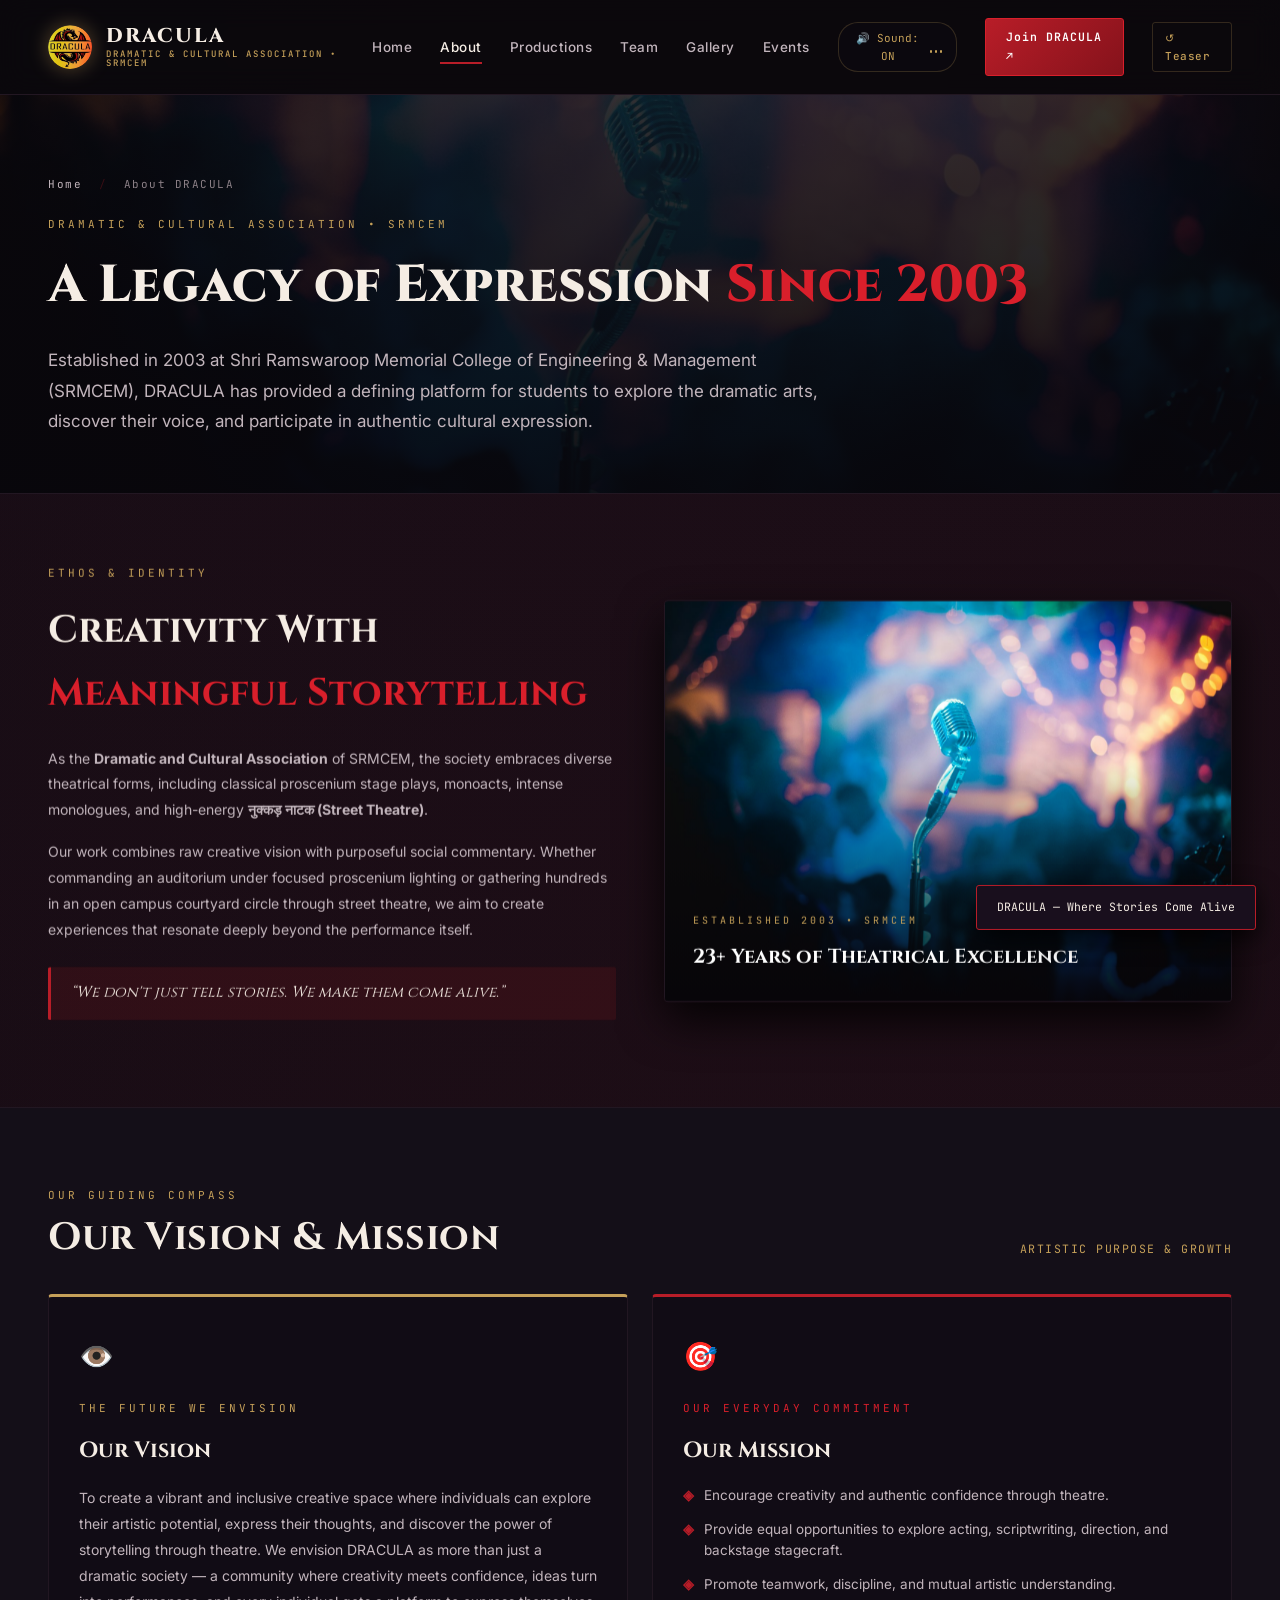
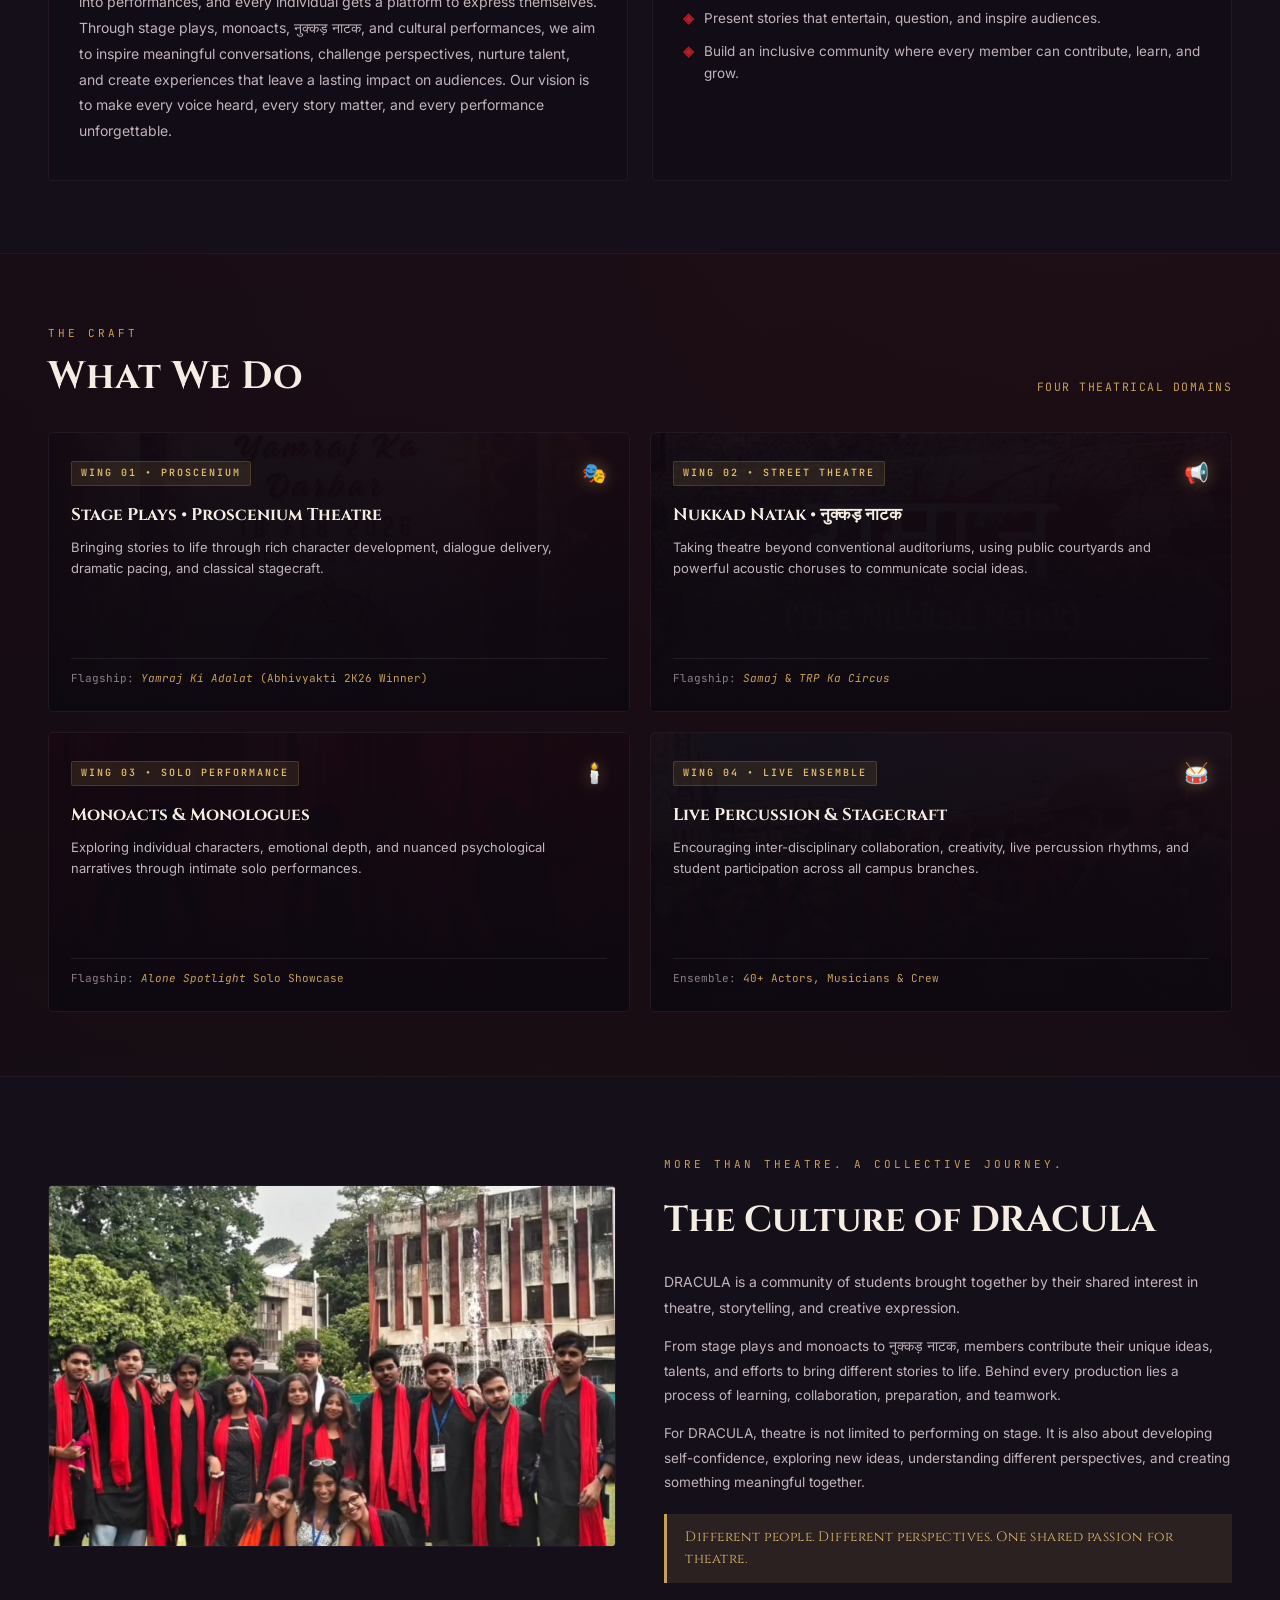
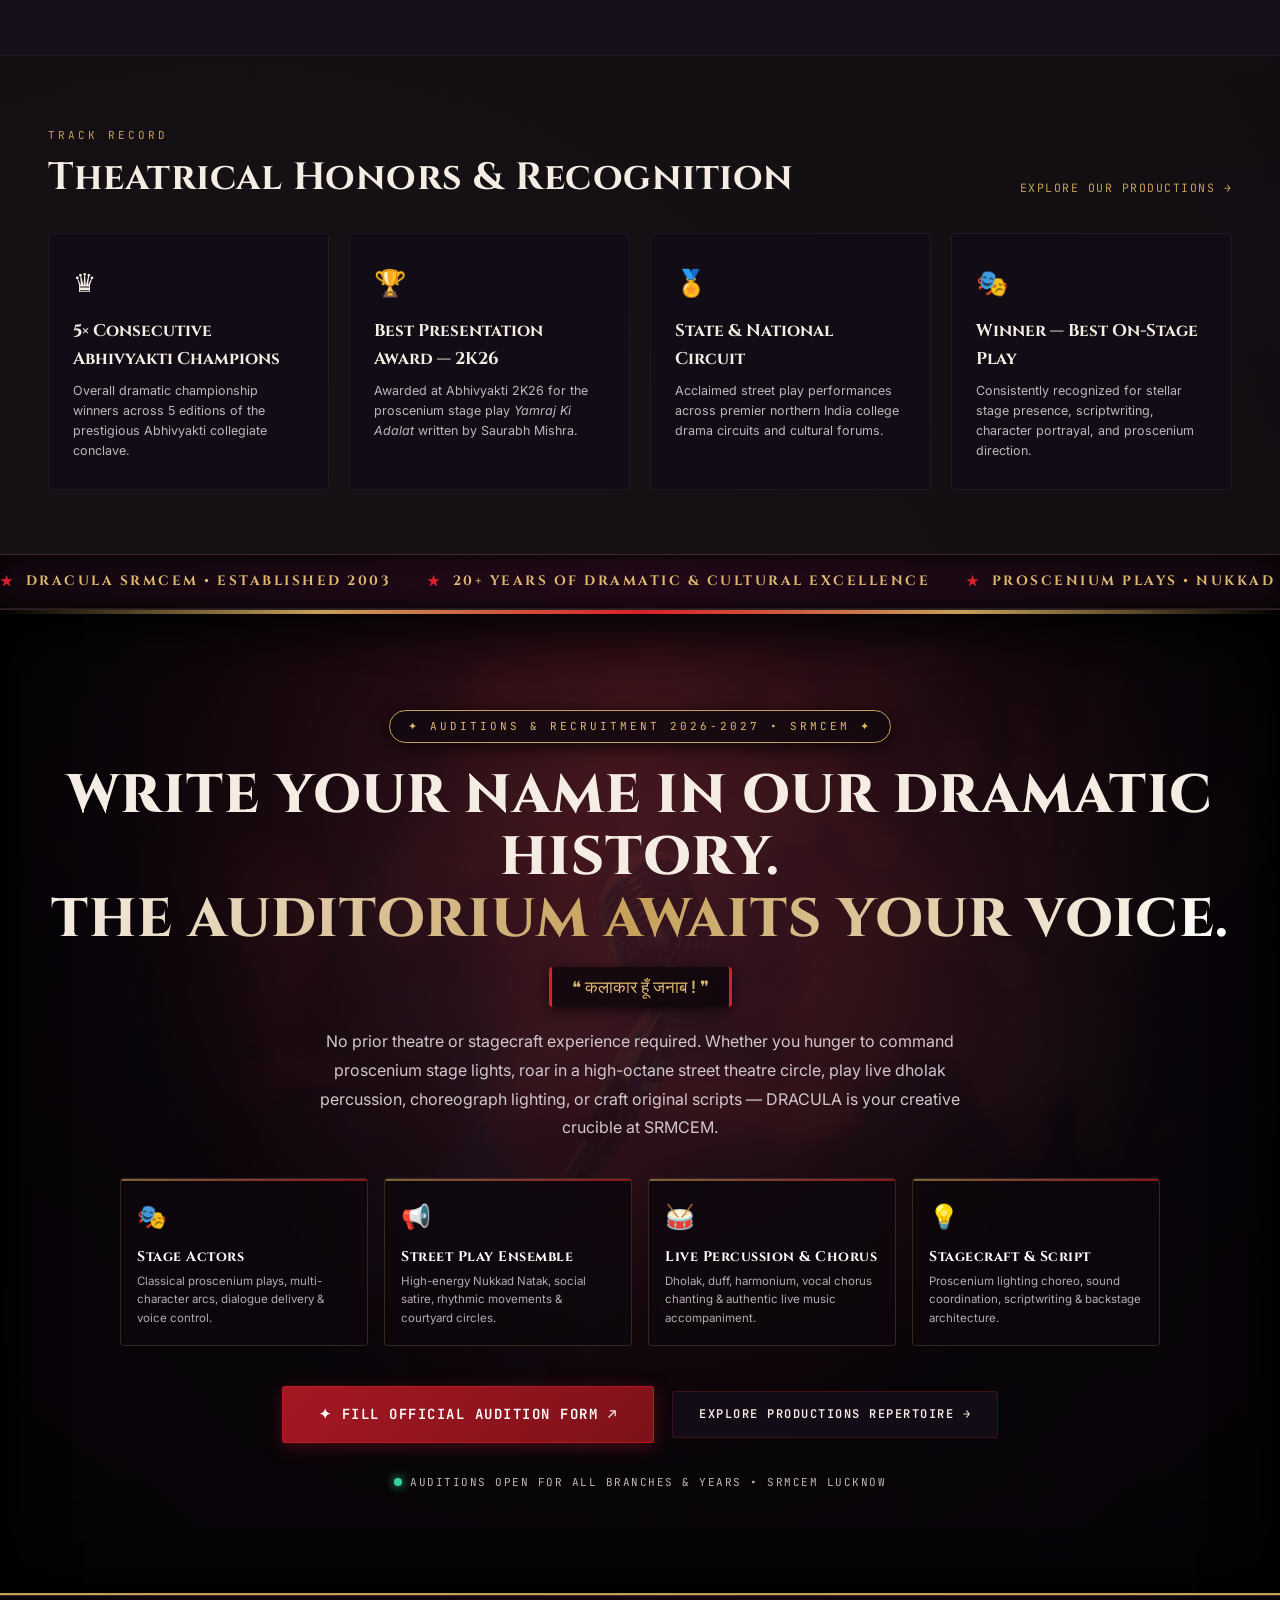
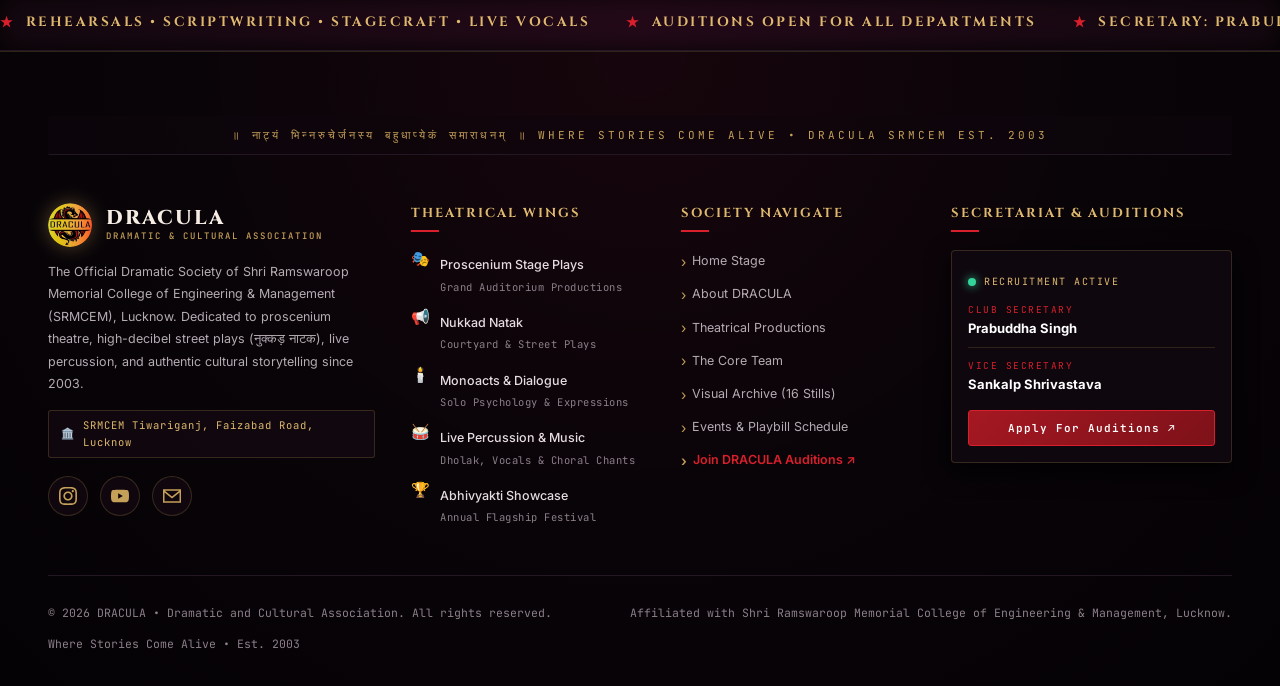
==== about.html @ 2d2e3daa "fix: remove tutorial note, optimize mobile spacing across site, add theatrical animations and breath" ====
<!DOCTYPE html>
<html lang="en">
<head>
  <meta charset="UTF-8">
  <meta name="viewport" content="width=device-width, initial-scale=1.0">
  <title>About DRACULA — Dramatic &amp; Cultural Association | SRMCEM</title>
  <meta name="description" content="Discover the history, vision, and theatrical craft of DRACULA — the official Dramatic and Cultural Association of SRMCEM, established in 2003.">
  <link rel="stylesheet" href="style.css?v=20261102f">
  <link rel="icon" type="image/png" href="images/logo/dracula-logo.png">
</head>
<body>

  <!-- THEATRICAL TEASER INTRO OVERLAY (Hidden by default; opens only on clicking Teaser button) -->
  <div class="intro-overlay hidden" id="introOverlay" style="display: none;">
    <div class="cinematic-letterbox-top"></div>
    <div class="cinematic-letterbox-bottom"></div>
    <div class="stage-spotlight-beam"></div>
    <canvas id="trailerEmberCanvas"></canvas>
    <div class="intro-curtain left"></div>
    <div class="intro-curtain right"></div>
    <button class="trailer-sound-toggle" id="soundToggleBtn" aria-label="Toggle Sound">🔊 Sound: ON</button>
    <div class="intro-center">
      <div class="intro-presents">&bull; SRMCEM &bull; DRAMATIC AND CULTURAL ASSOCIATION PRESENTS &bull;</div>
      <h1 class="intro-title">DR<span>A</span>CULA</h1>
      <p class="intro-tagline">&ldquo;WHERE STORIES <span>COME ALIVE&rdquo;</span></p>
      <div class="intro-act-text" id="trailerActText">A LEGACY OF EXPRESSION SINCE 2003...</div>
      <div class="intro-controls-row">
        <button class="intro-btn" id="enterTheatreBtn">[ ENTER THEATRE &rarr; ]</button>
        <button class="intro-skip-btn" id="skipIntroBtn">Skip Teaser &times;</button>
      </div>
    </div>
  </div>

  <div class="site-wrapper">
    <!-- TOPBAR NAVIGATION -->
    <header class="topbar">
      <a class="brand" href="index.html">
        <img src="images/logo/dracula-logo.png" alt="Dracula Logo" class="brand-logo-img">
        <span>DRACULA<small>DRAMATIC &amp; CULTURAL ASSOCIATION &bull; SRMCEM</small></span>
      </a>

      <nav class="nav" id="nav">
        <a href="index.html">Home</a>
        <a class="active" href="about.html">About</a>
        <a href="productions.html">Productions</a>
        <a href="team.html">Team</a>
        <a href="gallery.html">Gallery</a>
        <a href="events.html">Events</a>
        <button class="topbar-sound-btn" id="navSoundBtn" aria-label="Toggle Sound">🔊 Sound: ON</button>
        <a class="join-pill" href="https://docs.google.com/forms/d/e/1FAIpQLScNVNNVYDhJS2Orz6kTbKbEXBGYG7ORQNZbVJI6dVX08TQCDQ/viewform" target="_blank" rel="noopener">Join DRACULA ↗</a>
        <a class="replay-btn replay-intro-btn" href="#" title="Replay Trailer">↺ Teaser</a>
      </nav>

      <button class="menu" id="menu" aria-label="Open menu">☰</button>
    </header>

    <main>
      <!-- SUBPAGE HERO -->
      <section class="page-hero bg-theatre">
        <div class="breadcrumb">
          <a href="index.html">Home</a> <span>/</span> About DRACULA
        </div>
        <span class="eyebrow">Dramatic &amp; Cultural Association &bull; SRMCEM</span>
        <h1>A Legacy of Expression <span>Since 2003</span></h1>
        <p class="lead">
          Established in 2003 at Shri Ramswaroop Memorial College of Engineering &amp; Management (SRMCEM), DRACULA has provided a defining platform for students to explore the dramatic arts, discover their voice, and participate in authentic cultural expression.
        </p>
      </section>

      <!-- SECTION 1: THE PHILOSOPHY & STORY -->
      <section class="subpage-container theatre-reveal">
        <div style="display:grid; grid-template-columns:repeat(auto-fit, minmax(min(100%, 290px), 1fr)); gap:clamp(24px, 4vw, 48px); align-items:center;">
          <div>
            <span class="eyebrow">Ethos &amp; Identity</span>
            <h2 style="font-family:var(--font-cinzel); font-size:clamp(24px, 3.2vw, 38px); margin:8px 0 20px; color:var(--drac-text-primary);">
              Creativity With <span style="color:var(--drac-crimson-vivid);">Meaningful Storytelling</span>
            </h2>
            <p style="font-size:14px; color:var(--drac-text-secondary); line-height:1.85; margin-bottom:16px;">
              As the <strong>Dramatic and Cultural Association</strong> of SRMCEM, the society embraces diverse theatrical forms, including classical proscenium stage plays, monoacts, intense monologues, and high-energy <strong>नुक्कड़ नाटक (Street Theatre)</strong>.
            </p>
            <p style="font-size:14px; color:var(--drac-text-secondary); line-height:1.85; margin-bottom:16px;">
              Our work combines raw creative vision with purposeful social commentary. Whether commanding an auditorium under focused proscenium lighting or gathering hundreds in an open campus courtyard circle through street theatre, we aim to create experiences that resonate deeply beyond the performance itself.
            </p>
            <div style="border-left:3px solid var(--drac-crimson); padding:14px 20px; margin:24px 0; font-family:var(--font-cinzel); font-style:italic; color:var(--drac-text-primary); font-size:15px; background:var(--drac-crimson-subtle); border-radius:2px;">
              &ldquo;We don't just tell stories. We make them come alive.&rdquo;
            </div>
          </div>

          <div style="position:relative; border:1px solid var(--drac-line); border-radius:4px; overflow:hidden; box-shadow:0 18px 45px rgba(0,0,0,0.85);">
            <img src="images/hero/grand-theatre.jpg" alt="DRACULA Classical Theatrical Stagecraft" style="width:100%; height:clamp(240px, 35vw, 400px); object-fit:cover;">
            <div style="position:absolute; inset:0; background:linear-gradient(0deg, rgba(7,5,9,0.95) 0%, transparent 60%); display:flex; align-items:flex-end; padding:clamp(16px, 3vw, 28px);">
              <div>
                <span class="eyebrow" style="font-size:10px; color:var(--drac-gold);">ESTABLISHED 2003 &bull; SRMCEM</span>
                <h4 style="font-family:var(--font-cinzel); color:#fff; font-size:clamp(17px, 2.5vw, 20px);">23+ Years of Theatrical Excellence</h4>
              </div>
            </div>
          </div>
        </div>
      </section>

      <!-- SECTION 2: VISION & MISSION -->
      <section class="theatre-reveal" style="background:var(--drac-surface); border-top:1px solid var(--drac-line); border-bottom:1px solid var(--drac-line); padding:clamp(40px, 6vw, 72px) clamp(16px, 4vw, 48px);">
        <div style="max-width:1440px; margin:0 auto;">
          <div class="section-head">
            <div>
              <span class="eyebrow">Our Guiding Compass</span>
              <h2>Our Vision &amp; Mission</h2>
            </div>
            <span class="text-link">Artistic Purpose &amp; Growth</span>
          </div>

          <div class="theatre-reveal-stagger" style="display:grid; grid-template-columns:repeat(auto-fit, minmax(min(100%, 290px), 1fr)); gap:24px; margin-top:28px;">
            <!-- Vision Card -->
            <div style="background:#110c15; border:1px solid var(--drac-line); border-top:3px solid var(--drac-gold); padding:36px 30px; border-radius:4px;">
              <div style="font-size:28px; margin-bottom:14px;">👁️</div>
              <span class="eyebrow" style="color:var(--drac-gold);">THE FUTURE WE ENVISION</span>
              <h3 style="font-family:var(--font-cinzel); font-size:22px; color:var(--drac-text-primary); margin:6px 0 16px;">Our Vision</h3>
              <p style="font-size:14px; color:var(--drac-text-secondary); line-height:1.85;">
               To create a vibrant and inclusive creative space where individuals can explore their artistic potential, express their thoughts, and discover the power of storytelling through theatre.

We envision DRACULA as more than just a dramatic society — a community where creativity meets confidence, ideas turn into performances, and every individual gets a platform to express themselves.

Through stage plays, monoacts, नुक्कड़ नाटक, and cultural performances, we aim to inspire meaningful conversations, challenge perspectives, nurture talent, and create experiences that leave a lasting impact on audiences.

Our vision is to make every voice heard, every story matter, and every performance unforgettable.
              </p>
            </div>

            <!-- Mission Card -->
            <div style="background:#110c15; border:1px solid var(--drac-line); border-top:3px solid var(--drac-crimson); padding:36px 30px; border-radius:4px;">
              <div style="font-size:28px; margin-bottom:14px;">🎯</div>
              <span class="eyebrow" style="color:var(--drac-crimson-vivid);">OUR EVERYDAY COMMITMENT</span>
              <h3 style="font-family:var(--font-cinzel); font-size:22px; color:var(--drac-text-primary); margin:6px 0 16px;">Our Mission</h3>
              <ul style="list-style:none; padding:0; margin:0; display:flex; flex-direction:column; gap:12px;">
                <li style="font-size:13.5px; color:var(--drac-text-secondary); line-height:1.6; display:flex; gap:10px;">
                  <span style="color:var(--drac-crimson); font-weight:bold;">◈</span>
                  <span>Encourage creativity and authentic confidence through theatre.</span>
                </li>
                <li style="font-size:13.5px; color:var(--drac-text-secondary); line-height:1.6; display:flex; gap:10px;">
                  <span style="color:var(--drac-crimson); font-weight:bold;">◈</span>
                  <span>Provide equal opportunities to explore acting, scriptwriting, direction, and backstage stagecraft.</span>
                </li>
                <li style="font-size:13.5px; color:var(--drac-text-secondary); line-height:1.6; display:flex; gap:10px;">
                  <span style="color:var(--drac-crimson); font-weight:bold;">◈</span>
                  <span>Promote teamwork, discipline, and mutual artistic understanding.</span>
                </li>
                <li style="font-size:13.5px; color:var(--drac-text-secondary); line-height:1.6; display:flex; gap:10px;">
                  <span style="color:var(--drac-crimson); font-weight:bold;">◈</span>
                  <span>Present stories that entertain, question, and inspire audiences.</span>
                </li>
                <li style="font-size:13.5px; color:var(--drac-text-secondary); line-height:1.6; display:flex; gap:10px;">
                  <span style="color:var(--drac-crimson); font-weight:bold;">◈</span>
                  <span>Build an inclusive community where every member can contribute, learn, and grow.</span>
                </li>
              </ul>
            </div>
          </div>
        </div>
      </section>

      <!-- SECTION 3: WHAT WE DO (THE FOUR PILLARS) -->
      <section class="subpage-container">
        <div class="section-head">
          <div>
            <span class="eyebrow">The Craft</span>
            <h2>What We Do</h2>
          </div>
          <span class="text-link">Four Theatrical Domains</span>
        </div>

        <div class="royal-wings-grid" style="margin-top:28px;">
          <!-- 1. Stage Plays -->
          <article class="royal-wing-card tilt-card" data-wing="stage">
            <div class="card-glare"></div>
            <div class="wing-card-bg" style="background-image: url('images/productions/yamraj-ki-adalat.jpg');"></div>
            <div class="wing-card-overlay"></div>
            <div class="wing-card-content">
              <div class="wing-card-top">
                <span class="wing-num-tag">WING 01 &bull; PROSCENIUM</span>
                <span class="wing-icon-badge">🎭</span>
              </div>
              <h3 class="wing-title">Stage Plays &bull; Proscenium Theatre</h3>
              <p class="wing-desc">
                Bringing stories to life through rich character development, dialogue delivery, dramatic pacing, and classical stagecraft.
              </p>
              <div class="wing-highlight">
                <span>Flagship:</span> <em>Yamraj Ki Adalat</em> (Abhivyakti 2K26 Winner)
              </div>
            </div>
          </article>

          <!-- 2. Nukkad Natak -->
          <article class="royal-wing-card tilt-card" data-wing="nukkad">
            <div class="card-glare"></div>
            <div class="wing-card-bg" style="background-image: url('images/productions/samaj.jpg');"></div>
            <div class="wing-card-overlay"></div>
            <div class="wing-card-content">
              <div class="wing-card-top">
                <span class="wing-num-tag">WING 02 &bull; STREET THEATRE</span>
                <span class="wing-icon-badge">📢</span>
              </div>
              <h3 class="wing-title">Nukkad Natak &bull; नुक्कड़ नाटक</h3>
              <p class="wing-desc">
                Taking theatre beyond conventional auditoriums, using public courtyards and powerful acoustic choruses to communicate social ideas.
              </p>
              <div class="wing-highlight">
                <span>Flagship:</span> <em>Samaj</em> &amp; <em>TRP Ka Circus</em>
              </div>
            </div>
          </article>

          <!-- 3. Monoacts & Monologues -->
          <article class="royal-wing-card tilt-card" data-wing="mono">
            <div class="card-glare"></div>
            <div class="wing-card-bg" style="background-image: url('images/productions/alone-spotlight.webp');"></div>
            <div class="wing-card-overlay"></div>
            <div class="wing-card-content">
              <div class="wing-card-top">
                <span class="wing-num-tag">WING 03 &bull; SOLO PERFORMANCE</span>
                <span class="wing-icon-badge">🕯️</span>
              </div>
              <h3 class="wing-title">Monoacts &amp; Monologues</h3>
              <p class="wing-desc">
                Exploring individual characters, emotional depth, and nuanced psychological narratives through intimate solo performances.
              </p>
              <div class="wing-highlight">
                <span>Flagship:</span> <em>Alone Spotlight</em> Solo Showcase
              </div>
            </div>
          </article>

          <!-- 4. Cultural Activities -->
          <article class="royal-wing-card tilt-card" data-wing="culture">
            <div class="card-glare"></div>
            <div class="wing-card-bg" style="background-image: url('images/gallery/photo-04.jpg');"></div>
            <div class="wing-card-overlay"></div>
            <div class="wing-card-content">
              <div class="wing-card-top">
                <span class="wing-num-tag">WING 04 &bull; LIVE ENSEMBLE</span>
                <span class="wing-icon-badge">🥁</span>
              </div>
              <h3 class="wing-title">Live Percussion &amp; Stagecraft</h3>
              <p class="wing-desc">
                Encouraging inter-disciplinary collaboration, creativity, live percussion rhythms, and student participation across all campus branches.
              </p>
              <div class="wing-highlight">
                <span>Ensemble:</span> 40+ Actors, Musicians &amp; Crew
              </div>
            </div>
          </article>
        </div>
      </section>

      <!-- SECTION 4: THE CULTURE OF DRACULA -->
      <section style="background:var(--drac-surface); border-top:1px solid var(--drac-line); border-bottom:1px solid var(--drac-line); padding:clamp(40px, 6vw, 72px) clamp(16px, 4vw, 48px);">
        <div style="max-width:1440px; margin:0 auto; display:grid; grid-template-columns:repeat(auto-fit, minmax(min(100%, 290px), 1fr)); gap:clamp(24px, 4vw, 48px); align-items:center;">
          <div style="border:1px solid var(--drac-line); border-radius:4px; overflow:hidden;">
            <img src="images/gallery/photo-03.jpg" alt="DRACULA Theatrical Ensemble at SRMCEM" style="width:100%; height:clamp(240px, 35vw, 360px); object-fit:cover;">
          </div>
          <div>
            <span class="eyebrow" style="color:var(--drac-gold);">More Than Theatre. A Collective Journey.</span>
            <h2 style="font-family:var(--font-cinzel); font-size:clamp(26px, 3.2vw, 36px); color:var(--drac-text-primary); margin:8px 0 18px;">
              The Culture of DRACULA
            </h2>
            <p style="font-size:14px; color:var(--drac-text-secondary); line-height:1.85; margin-bottom:14px;">
              DRACULA is a community of students brought together by their shared interest in theatre, storytelling, and creative expression.
            </p>
            <p style="font-size:13.5px; color:var(--drac-text-secondary); line-height:1.8; margin-bottom:14px;">
              From stage plays and monoacts to नुक्कड़ नाटक, members contribute their unique ideas, talents, and efforts to bring different stories to life. Behind every production lies a process of learning, collaboration, preparation, and teamwork.
            </p>
            <p style="font-size:13.5px; color:var(--drac-text-secondary); line-height:1.8; margin-bottom:20px;">
              For DRACULA, theatre is not limited to performing on stage. It is also about developing self-confidence, exploring new ideas, understanding different perspectives, and creating something meaningful together.
            </p>
            <div style="border-left:3px solid var(--drac-gold); padding:12px 18px; background:var(--drac-gold-subtle); font-family:var(--font-cinzel); font-size:13.5px; color:var(--drac-gold-bright); letter-spacing:0.5px;">
              Different people. Different perspectives. One shared passion for theatre.
            </div>
          </div>
        </div>
      </section>

      <!-- SECTION 5: VERIFIED HONORS (5X CHAMPIONS) -->
      <section class="subpage-container">
        <div class="section-head">
          <div>
            <span class="eyebrow">Track Record</span>
            <h2>Theatrical Honors &amp; Recognition</h2>
          </div>
          <a class="text-link" href="productions.html">Explore our productions &rarr;</a>
        </div>

        <div class="milestones-grid">
          <div class="milestone-card">
            <span class="milestone-medal">♛</span>
            <h4>5&times; Consecutive Abhivyakti Champions</h4>
            <p>Overall dramatic championship winners across 5 editions of the prestigious Abhivyakti collegiate conclave.</p>
          </div>

          <div class="milestone-card">
            <span class="milestone-medal">🏆</span>
            <h4>Best Presentation Award &mdash; 2K26</h4>
            <p>Awarded at Abhivyakti 2K26 for the proscenium stage play <em>Yamraj Ki Adalat</em> written by Saurabh Mishra.</p>
          </div>

          <div class="milestone-card">
            <span class="milestone-medal">🏅</span>
            <h4>State &amp; National Circuit</h4>
            <p>Acclaimed street play performances across premier northern India college drama circuits and cultural forums.</p>
          </div>

          <div class="milestone-card">
            <span class="milestone-medal">🎭</span>
            <h4>Winner &mdash; Best On-Stage Play</h4>
            <p>Consistently recognized for stellar stage presence, scriptwriting, character portrayal, and proscenium direction.</p>
          </div>
        </div>
      </section>

      <!-- THEATRICAL TICKER MARQUEE -->
      <div class="theatre-marquee-strip" aria-hidden="true" style="border-top:1px solid var(--drac-line-gold); border-bottom:1px solid var(--drac-line);">
        <div class="theatre-marquee-track">
          <span><span class="star">★</span> DRACULA SRMCEM &bull; ESTABLISHED 2003</span>
          <span><span class="star">★</span> 20+ YEARS OF DRAMATIC &amp; CULTURAL EXCELLENCE</span>
          <span><span class="star">★</span> PROSCENIUM PLAYS &bull; NUKKAD NATAK &bull; MONOACTS</span>
          <span><span class="star">★</span> 5× ABHIVYAKTI OVERALL DRAMATICS CHAMPIONS</span>
          <!-- Seamless loop clone -->
          <span><span class="star">★</span> DRACULA SRMCEM &bull; ESTABLISHED 2003</span>
          <span><span class="star">★</span> 20+ YEARS OF DRAMATIC &amp; CULTURAL EXCELLENCE</span>
          <span><span class="star">★</span> PROSCENIUM PLAYS &bull; NUKKAD NATAK &bull; MONOACTS</span>
          <span><span class="star">★</span> 5× ABHIVYAKTI OVERALL DRAMATICS CHAMPIONS</span>
        </div>
      </div>

      <!-- ========================================================
           GRAND PROSCENIUM CURTAIN CALL (AUDITIONS & RECRUITMENT)
           ======================================================== -->
      <section class="join-banner">
        <div class="join-banner-crest">
          <span>✦</span> AUDITIONS &amp; RECRUITMENT 2026-2027 &bull; SRMCEM <span>✦</span>
        </div>
        
        <h2>WRITE YOUR NAME IN OUR DRAMATIC HISTORY.<br><span class="shine-gold">THE AUDITORIUM AWAITS YOUR VOICE.</span></h2>
        
        <div class="join-banner-hindi">
          &#10077; &#2325;&#2354;&#2366;&#2325;&#2366;&#2352; &#2361;&#2370;&#2305; &#2332;&#2344;&#2366;&#2348; ! &#10078;
        </div>

        <p>
          No prior theatre or stagecraft experience required. Whether you hunger to command proscenium stage lights, roar in a high-octane street theatre circle, play live dholak percussion, choreograph lighting, or craft original scripts &mdash; DRACULA is your creative crucible at SRMCEM.
        </p>

        <!-- 4 RECRUITMENT WINGS -->
        <div class="join-pillars-grid">
          <div class="join-pillar-item">
            <span class="join-pillar-icon">🎭</span>
            <div class="join-pillar-title">Stage Actors</div>
            <div class="join-pillar-desc">Classical proscenium plays, multi-character arcs, dialogue delivery &amp; voice control.</div>
          </div>
          <div class="join-pillar-item">
            <span class="join-pillar-icon">📢</span>
            <div class="join-pillar-title">Street Play Ensemble</div>
            <div class="join-pillar-desc">High-energy Nukkad Natak, social satire, rhythmic movements &amp; courtyard circles.</div>
          </div>
          <div class="join-pillar-item">
            <span class="join-pillar-icon">🥁</span>
            <div class="join-pillar-title">Live Percussion &amp; Chorus</div>
            <div class="join-pillar-desc">Dholak, duff, harmonium, vocal chorus chanting &amp; authentic live music accompaniment.</div>
          </div>
          <div class="join-pillar-item">
            <span class="join-pillar-icon">💡</span>
            <div class="join-pillar-title">Stagecraft &amp; Script</div>
            <div class="join-pillar-desc">Proscenium lighting choreo, sound coordination, scriptwriting &amp; backstage architecture.</div>
          </div>
        </div>

        <div class="join-banner-actions">
          <a class="btn primary" href="https://docs.google.com/forms/d/e/1FAIpQLScNVNNVYDhJS2Orz6kTbKbEXBGYG7ORQNZbVJI6dVX08TQCDQ/viewform" target="_blank" rel="noopener" style="font-size:14px; padding:16px 36px;">
            ✦ Fill Official Audition Form ↗
          </a>
          <a class="btn" href="productions.html">
            Explore Productions Repertoire &rarr;
          </a>
        </div>

        <div class="join-banner-status">
          <span class="live-beacon-pulse"></span>
          <span>AUDITIONS OPEN FOR ALL BRANCHES &amp; YEARS &bull; SRMCEM LUCKNOW</span>
        </div>
      </section>

      <!-- ========================================================
           SECONDARY THEATRICAL TICKER MARQUEE
           ======================================================== -->
      <div class="theatre-marquee-strip" aria-hidden="true" style="border-top:1px solid var(--drac-line-gold); border-bottom:1px solid var(--drac-line);">
        <div class="theatre-marquee-track">
          <span><span class="star">★</span> REHEARSALS &bull; SCRIPTWRITING &bull; STAGECRAFT &bull; LIVE VOCALS</span>
          <span><span class="star">★</span> AUDITIONS OPEN FOR ALL DEPARTMENTS</span>
          <span><span class="star">★</span> SECRETARY: PRABUDDHA SINGH &bull; VICE SECRETARY: SANKALP SHRIVASTAVA</span>
          <span><span class="star">★</span> NO PRIOR EXPERIENCE REQUIRED &bull; PASSION IS THE ONLY TICKET</span>
          <span><span class="star">★</span> SHRI RAMSWAROOP MEMORIAL COLLEGE OF ENGINEERING &amp; MANAGEMENT</span>
          <!-- Seamless loop clone -->
          <span><span class="star">★</span> REHEARSALS &bull; SCRIPTWRITING &bull; STAGECRAFT &bull; LIVE VOCALS</span>
          <span><span class="star">★</span> AUDITIONS OPEN FOR ALL DEPARTMENTS</span>
          <span><span class="star">★</span> SECRETARY: PRABUDDHA SINGH &bull; VICE SECRETARY: SANKALP SHRIVASTAVA</span>
          <span><span class="star">★</span> NO PRIOR EXPERIENCE REQUIRED &bull; PASSION IS THE ONLY TICKET</span>
          <span><span class="star">★</span> SHRI RAMSWAROOP MEMORIAL COLLEGE OF ENGINEERING &amp; MANAGEMENT</span>
        </div>
      </div>
    </main>

    <!-- ========================================================
         THEATRICAL GRAND PLAYBILL FOOTER (4-COLUMN RICH ARCHITECTURE)
         ======================================================== -->
    <footer class="footer">
      <div class="footer-top-strip">
        <span>॥ नाट्यं भिन्नरुचेर्जनस्य बहुधाप्येकं समाराधनम् ॥ WHERE STORIES COME ALIVE &bull; DRACULA SRMCEM EST. 2003</span>
      </div>

      <div class="footer-main">
        <!-- COL 1: SOCIETY EMBLEM & MISSION -->
        <div class="footer-about">
          <a class="brand" href="index.html">
            <img src="images/logo/dracula-logo.png" alt="Dracula Logo" class="brand-logo-img">
            <span>DRACULA<small>DRAMATIC &amp; CULTURAL ASSOCIATION</small></span>
          </a>
          <p>
            The Official Dramatic Society of Shri Ramswaroop Memorial College of Engineering &amp; Management (SRMCEM), Lucknow. Dedicated to proscenium theatre, high-decibel street plays (नुक्कड़ नाटक), live percussion, and authentic cultural storytelling since 2003.
          </p>
          <div class="footer-campus-badge">
            <span>🏛️</span> SRMCEM Tiwariganj, Faizabad Road, Lucknow
          </div>
          <div class="footer-social-row">
            <a href="https://www.instagram.com/dracula__club/" target="_blank" rel="noopener" class="social-icon" title="Follow DRACULA on Instagram" aria-label="Instagram">
              <svg viewBox="0 0 24 24" width="18" height="18" fill="currentColor"><path d="M12 2.163c3.204 0 3.584.012 4.85.07 3.252.148 4.771 1.691 4.919 4.919.058 1.265.069 1.645.069 4.849 0 3.205-.012 3.584-.069 4.849-.149 3.225-1.664 4.771-4.919 4.919-1.266.058-1.644.07-4.85.07-3.204 0-3.584-.012-4.849-.07-3.26-.149-4.771-1.699-4.919-4.92-.058-1.265-.07-1.644-.07-4.849 0-3.204.013-3.583.07-4.849.149-3.227 1.664-4.771 4.919-4.919 1.266-.057 1.645-.069 4.849-.069zm0-2.163c-3.259 0-3.667.014-4.947.072-4.358.2-6.78 2.618-6.98 6.98-.059 1.281-.073 1.689-.073 4.948 0 3.259.014 3.668.072 4.948.2 4.358 2.618 6.78 6.98 6.98 1.281.058 1.689.072 4.948.072 3.259 0 3.668-.014 4.948-.072 4.354-.2 6.782-2.618 6.979-6.98.059-1.28.073-1.689.073-4.948 0-3.259-.014-3.667-.072-4.947-.196-4.354-2.617-6.78-6.979-6.98-1.281-.059-1.69-.073-4.949-.073zm0 5.838c-3.403 0-6.162 2.759-6.162 6.162s2.759 6.163 6.162 6.163 6.162-2.759 6.162-6.163c0-3.403-2.759-6.162-6.162-6.162zm0 10.162c-2.209 0-4-1.79-4-4 0-2.209 1.791-4 4-4s4 1.791 4 4c0 2.21-1.791 4-4 4zm6.406-11.845c-.796 0-1.441.645-1.441 1.44s.645 1.44 1.441 1.44c.795 0 1.439-.645 1.439-1.44s-.644-1.44-1.439-1.44z"/></svg>
            </a>
            <a href="https://www.youtube.com/@dracula_srmcem" target="_blank" rel="noopener" class="social-icon" title="Subscribe to DRACULA on YouTube" aria-label="YouTube">
              <svg viewBox="0 0 24 24" width="18" height="18" fill="currentColor"><path d="M23.498 6.186a3.016 3.016 0 0 0-2.122-2.136C19.505 3.545 12 3.545 12 3.545s-7.505 0-9.377.505A3.017 3.017 0 0 0 .502 6.186C0 8.07 0 12 0 12s0 3.93.502 5.814a3.016 3.016 0 0 0 2.122 2.136c1.871.505 9.376.505 9.376.505s7.505 0 9.377-.505a3.015 3.015 0 0 0 2.122-2.136C24 15.93 24 12 24 12s0-3.93-.502-5.814zM9.545 15.568V8.432L15.818 12l-6.273 3.568z"/></svg>
            </a>
            <a href="mailto:srmcemdracula@gmail.com" class="social-icon" title="Email DRACULA Secretariat" aria-label="Email">
              <svg viewBox="0 0 24 24" width="18" height="18" fill="currentColor"><path d="M0 3v18h24v-18h-24zm21.518 2l-9.518 7.713-9.518-7.713h19.036zm-19.518 14v-11.817l9.518 7.713c.291.236.721.236 1.012 0l9.518-7.713v11.817h-20.048z"/></svg>
            </a>
          </div>
        </div>

        <!-- COL 2: THE FOUR PILLARS & WINGS -->
        <div class="footer-col">
          <h5>Theatrical Wings</h5>
          <div class="footer-wing-list">
            <a href="productions.html" class="footer-wing-item">
              <span class="wing-icon">🎭</span>
              <div>
                <span class="wing-name">Proscenium Stage Plays</span>
                <span class="wing-sub">Grand Auditorium Productions</span>
              </div>
            </a>
            <a href="productions.html" class="footer-wing-item">
              <span class="wing-icon">📢</span>
              <div>
                <span class="wing-name">Nukkad Natak</span>
                <span class="wing-sub">Courtyard &amp; Street Plays</span>
              </div>
            </a>
            <a href="productions.html" class="footer-wing-item">
              <span class="wing-icon">🕯️</span>
              <div>
                <span class="wing-name">Monoacts &amp; Dialogue</span>
                <span class="wing-sub">Solo Psychology &amp; Expressions</span>
              </div>
            </a>
            <a href="about.html" class="footer-wing-item">
              <span class="wing-icon">🥁</span>
              <div>
                <span class="wing-name">Live Percussion &amp; Music</span>
                <span class="wing-sub">Dholak, Vocals &amp; Choral Chants</span>
              </div>
            </a>
            <a href="events.html" class="footer-wing-item">
              <span class="wing-icon">🏆</span>
              <div>
                <span class="wing-name">Abhivyakti Showcase</span>
                <span class="wing-sub">Annual Flagship Festival</span>
              </div>
            </a>
          </div>
        </div>

        <!-- COL 3: NAVIGATION -->
        <div class="footer-col">
          <h5>Society Navigate</h5>
          <div class="footer-links">
            <a href="index.html">Home Stage</a>
            <a href="about.html">About DRACULA</a>
            <a href="productions.html">Theatrical Productions</a>
            <a href="team.html">The Core Team</a>
            <a href="gallery.html">Visual Archive (16 Stills)</a>
            <a href="events.html">Events &amp; Playbill Schedule</a>
            <a href="https://docs.google.com/forms/d/e/1FAIpQLScNVNNVYDhJS2Orz6kTbKbEXBGYG7ORQNZbVJI6dVX08TQCDQ/viewform" target="_blank" rel="noopener" style="color:var(--drac-crimson-vivid); font-weight:600;">Join DRACULA Auditions ↗</a>
          </div>
        </div>

        <!-- COL 4: EXECUTIVE COUNCIL & AUDITIONS -->
        <div class="footer-col">
          <h5>Secretariat &amp; Auditions</h5>
          <div class="footer-secretariat-box">
            <div class="secretariat-status">
              <span class="live-beacon-pulse"></span>
              <span>RECRUITMENT ACTIVE</span>
            </div>

            <div class="secretariat-officer">
              <div class="officer-role">Club Secretary</div>
              <div class="officer-name">Prabuddha Singh</div>
            </div>

            <div class="secretariat-officer">
              <div class="officer-role">Vice Secretary</div>
              <div class="officer-name">Sankalp Shrivastava</div>
            </div>

            <a class="secretariat-join-btn" href="https://docs.google.com/forms/d/e/1FAIpQLScNVNNVYDhJS2Orz6kTbKbEXBGYG7ORQNZbVJI6dVX08TQCDQ/viewform" target="_blank" rel="noopener">
              Apply For Auditions ↗
            </a>
          </div>
        </div>
      </div>

      <!-- COPYRIGHT & ATTRIBUTION -->
      <div class="copyright">
        <span>&copy; 2026 DRACULA &bull; Dramatic and Cultural Association. All rights reserved.</span>
        <span>Affiliated with Shri Ramswaroop Memorial College of Engineering &amp; Management, Lucknow.</span>
        <span>Where Stories Come Alive &bull; Est. 2003</span>
      </div>
    </footer>
  </div>

  <!-- Cinema Lightbox Modal -->
  <div class="modal-overlay" id="lightboxOverlay">
    <div class="lightbox-stage-portal">
      <span class="modal-close" id="lightboxClose" aria-label="Close Lightbox">&times;</span>
      <button class="lightbox-nav-btn lightbox-prev" id="lightboxPrev" aria-label="Previous photograph" title="Previous Still (←)">&#10094;</button>
      <div class="lightbox-frame">
        <div class="lightbox-spinner" id="lightboxSpinner">
          <div class="theatre-spinner-ring"></div>
          <span>DEVELOPING STAGE STILL...</span>
        </div>
        <img id="lightboxImg" src="" alt="DRACULA Theatrical Archive">
      </div>
      <div class="lightbox-caption-bar">
        <div class="lightbox-caption" id="lightboxCaption"></div>
        <div class="lightbox-thumbnails" id="lightboxThumbnails" title="Click thumbnail to jump to photograph"></div>
      </div>
      <button class="lightbox-nav-btn lightbox-next" id="lightboxNext" aria-label="Next photograph" title="Next Still (→)">&#10095;</button>
    </div>
  </div>

  <!-- FLOATING STAGE CUE BUTTON (BACK TO TOP) -->
  <button class="stage-cue-btn" id="stageCueBtn" aria-label="Return to Top of Stage" title="Return to Top of Stage">
    <span class="cue-arrow">▲</span>
    <span>Top of Stage</span>
  </button>

  <div class="notice" id="notice">DRACULA — Where Stories Come Alive</div>
  <script src="script.js"></script>
</body>
</html>
---- style.css ----
/* ========================================================
   DRACULA — Dramatic & Cultural Association (SRMCEM)
   OFFICIAL THEATRICAL DESIGN SYSTEM & STYLESHEET
   Aesthetics: Classical Proscenium Theatre • Editorial Cinema
   Colors: Deep Charcoal, Obsidian, Dark Burgundy, Crimson Accents, Warm Ivory
   ======================================================== */

@import url('https://fonts.googleapis.com/css2?family=Cinzel:wght@400;600;700;800;900&family=Inter:wght@300;400;500;600;700&family=JetBrains+Mono:wght@400;500;600&display=swap');

:root {
  /* Core Theatrical Palette */
  --drac-black: #060507;
  --drac-deep: #0a080d;
  --drac-bg: #0e0b11;
  --drac-surface: #140f18;
  --drac-surface-card: #18121d;
  --drac-surface-card-hover: #221829;
  
  /* Burgundy & Crimson Theatrical Tones (Used with Restraint) */
  --drac-burgundy: #220c18;
  --drac-burgundy-light: #361326;
  --drac-crimson: #b81d28;
  --drac-crimson-vivid: #d91f2b;
  --drac-crimson-subtle: rgba(184, 29, 40, 0.14);
  --drac-crimson-glow: rgba(217, 31, 43, 0.32);

  /* Warm Ivory Typography */
  --drac-text-primary: #f5ede4;
  --drac-text-secondary: #c2b5bc;
  --drac-text-muted: #8c8087;
  --drac-text-faint: #5a5156;

  /* Theatrical Stage Gold Accent */
  --drac-gold: #c5a059;
  --drac-gold-bright: #dfb96f;
  --drac-gold-subtle: rgba(197, 160, 89, 0.12);

  /* Structural Hairlines */
  --drac-line: #221722;
  --drac-line-accent: rgba(184, 29, 40, 0.28);
  --drac-line-gold: rgba(197, 160, 89, 0.22);

  /* Fonts */
  --font-cinzel: 'Cinzel', Georgia, serif;
  --font-inter: 'Inter', -apple-system, BlinkMacSystemFont, 'Segoe UI', Roboto, sans-serif;
  --font-mono: 'JetBrains Mono', 'SF Mono', Consolas, monospace;

  /* Spacing & Transitions */
  --transition-smooth: all 0.35s cubic-bezier(0.2, 0.8, 0.2, 1);
  --transition-cinematic: all 0.6s cubic-bezier(0.16, 1, 0.3, 1);
  --spring-bounce: all 0.45s cubic-bezier(0.34, 1.56, 0.64, 1);
}

/* ========================================================
   GLOBAL RESETS & BASE STYLING
   ======================================================== */
* {
  box-sizing: border-box;
  margin: 0;
  padding: 0;
}

html {
  scroll-behavior: smooth;
  font-size: 16px;
  background-color: var(--drac-black);
  color-scheme: dark;
  overflow-x: hidden;
}

body {
  background-color: var(--drac-bg);
  background-image: 
    radial-gradient(circle at 50% 0%, rgba(54, 19, 38, 0.28) 0%, transparent 60%),
    radial-gradient(circle at 85% 30%, rgba(184, 29, 40, 0.08) 0%, transparent 50%),
    radial-gradient(circle at 15% 75%, rgba(197, 160, 89, 0.05) 0%, transparent 45%);
  color: var(--drac-text-primary);
  font-family: var(--font-inter);
  overflow-x: hidden;
  position: relative;
  line-height: 1.65;
  -webkit-font-smoothing: antialiased;
  -moz-osx-font-smoothing: grayscale;
}

/* Restrained Theatrical Scrollbar */
::-webkit-scrollbar {
  width: 8px;
}
::-webkit-scrollbar-track {
  background: var(--drac-black);
  border-left: 1px solid var(--drac-line);
}
::-webkit-scrollbar-thumb {
  background: #331623;
  border-radius: 4px;
}
::-webkit-scrollbar-thumb:hover {
  background: var(--drac-crimson);
}

a {
  color: inherit;
  text-decoration: none;
  transition: var(--transition-smooth);
}

button {
  font: inherit;
  border: none;
  background: none;
  cursor: pointer;
  outline: none;
}

img {
  max-width: 100%;
  display: block;
}

.site-wrapper {
  max-width: 1440px;
  margin: 0 auto;
  position: relative;
  min-height: 100vh;
}

/* Typography Helpers */
.eyebrow {
  font-family: var(--font-mono);
  font-size: 11px;
  letter-spacing: 3px;
  text-transform: uppercase;
  color: var(--drac-gold);
  display: inline-block;
  margin-bottom: 10px;
}

.section-head {
  display: flex;
  align-items: flex-end;
  justify-content: space-between;
  margin-bottom: 32px;
  gap: 20px;
  flex-wrap: wrap;
}

.section-head h2 {
  font-family: var(--font-cinzel);
  font-size: clamp(26px, 3.5vw, 38px);
  color: var(--drac-text-primary);
  font-weight: 700;
  line-height: 1.25;
  letter-spacing: 0.5px;
}

.text-link {
  font-family: var(--font-mono);
  font-size: 11.5px;
  letter-spacing: 1.5px;
  text-transform: uppercase;
  color: var(--drac-gold);
  display: inline-flex;
  align-items: center;
  gap: 6px;
  border-bottom: 1px solid transparent;
  padding-bottom: 2px;
}

.text-link:hover {
  color: var(--drac-text-primary);
  border-bottom-color: var(--drac-gold);
}

/* Buttons */
.btn {
  display: inline-flex;
  align-items: center;
  gap: 10px;
  padding: 13px 26px;
  font-family: var(--font-mono);
  font-size: 12px;
  font-weight: 600;
  letter-spacing: 1.5px;
  text-transform: uppercase;
  border-radius: 3px;
  transition: var(--transition-smooth);
  cursor: pointer;
  border: 1px solid var(--drac-line-accent);
  background: rgba(22, 14, 24, 0.85);
  color: var(--drac-text-primary);
}

.btn:hover {
  background: var(--drac-surface-card-hover);
  border-color: var(--drac-crimson);
  color: #fff;
  transform: translateY(-2px);
  box-shadow: 0 8px 24px rgba(0, 0, 0, 0.6);
}

.btn.primary {
  background: linear-gradient(135deg, #a51822 0%, #7d1119 100%);
  border-color: rgba(217, 31, 43, 0.6);
  color: #ffffff;
  box-shadow: 0 4px 18px rgba(184, 29, 40, 0.35);
}

.btn.primary:hover {
  background: linear-gradient(135deg, #c41e2a 0%, #94151e 100%);
  border-color: var(--drac-crimson-vivid);
  box-shadow: 0 8px 28px rgba(217, 31, 43, 0.5);
  transform: translateY(-2px);
}

.btn.gold {
  background: linear-gradient(135deg, rgba(197, 160, 89, 0.18) 0%, rgba(197, 160, 89, 0.08) 100%);
  border-color: var(--drac-gold);
  color: var(--drac-gold-bright);
}

.btn.gold:hover {
  background: var(--drac-gold);
  color: var(--drac-black);
  box-shadow: 0 6px 22px rgba(197, 160, 89, 0.4);
}

/* ========================================================
   CINEMATIC THEATRE TEASER INTRO OVERLAY
   Anamorphic 2.39:1 Letterbox • Golden Stage Embers • Controlled Reveal
   ======================================================== */
.intro-overlay {
  position: fixed;
  inset: 0;
  z-index: 99999;
  background: #030204;
  display: flex;
  align-items: center;
  justify-content: center;
  overflow: hidden;
  transition: opacity 0.85s cubic-bezier(0.77, 0, 0.175, 1), 
              visibility 0.85s cubic-bezier(0.77, 0, 0.175, 1);
}

.intro-overlay.hidden {
  opacity: 0;
  visibility: hidden;
  pointer-events: none;
  display: none !important;
}

/* Anamorphic 2.39:1 Letterbox Bars */
.cinematic-letterbox-top,
.cinematic-letterbox-bottom {
  position: absolute;
  left: 0;
  right: 0;
  height: clamp(24px, 6vh, 60px);
  background: #000;
  z-index: 30;
  pointer-events: none;
}
.cinematic-letterbox-top { top: 0; }
.cinematic-letterbox-bottom { bottom: 0; }

/* Theatrical Embers Particle Canvas */
#trailerBatsCanvas,
#trailerEmberCanvas {
  position: absolute;
  inset: 0;
  width: 100%;
  height: 100%;
  z-index: 8;
  pointer-events: none;
}

/* Atmospheric Volumetric Spotlight Beam */
.stage-spotlight-beam {
  position: absolute;
  top: -20%;
  left: 50%;
  transform: translateX(-50%);
  width: clamp(280px, 45vw, 650px);
  height: 120%;
  background: radial-gradient(ellipse at top, rgba(220, 180, 110, 0.18) 0%, rgba(184, 29, 40, 0.08) 45%, transparent 75%);
  pointer-events: none;
  z-index: 6;
  filter: blur(14px);
}

/* Royal Theatrical Valance (Top Drapery Pelmet) */
.theatre-valance {
  position: absolute;
  top: 0;
  left: 0;
  right: 0;
  height: clamp(55px, 9vw, 95px);
  background: 
    radial-gradient(ellipse at 50% 0%, #460f25 0%, #1f0612 65%, #080205 100%),
    repeating-linear-gradient(90deg, #16040d 0px, #3c0c21 25px, #16040d 50px);
  border-bottom: 3px solid var(--drac-gold);
  box-shadow: 0 12px 35px rgba(0, 0, 0, 0.95), inset 0 -3px 12px rgba(229, 185, 105, 0.45);
  z-index: 25;
  pointer-events: none;
}

.theatre-valance::after {
  content: '';
  position: absolute;
  bottom: -9px;
  left: 0;
  right: 0;
  height: 9px;
  background: repeating-linear-gradient(90deg, var(--drac-gold) 0px, var(--drac-gold) 4px, #422b10 4px, #422b10 8px);
  box-shadow: 0 4px 10px rgba(0, 0, 0, 0.85);
}

/* 3D Theatrical Velvet Curtain Doors (Seamless • Zero Seam Artifacts) */
.intro-curtain {
  position: absolute;
  top: 0;
  bottom: 0;
  width: 50.5%;
  z-index: 15;
  transition: transform 1.4s cubic-bezier(0.75, 0, 0.15, 1), opacity 1.2s ease;
  pointer-events: none;
  background: 
    repeating-linear-gradient(90deg, 
      #040103 0px, 
      #13030b 16px, 
      #2d071a 36px, 
      #470c29 52px, 
      #2d071a 68px, 
      #13030b 88px, 
      #040103 104px);
  box-shadow: inset 0 0 100px rgba(0, 0, 0, 0.95), 0 0 80px rgba(0, 0, 0, 0.95);
  transform-style: preserve-3d;
}

.intro-curtain.left {
  left: 0;
  transform-origin: left center;
  box-shadow: inset -25px 0 45px rgba(0, 0, 0, 0.9);
}

.intro-curtain.right {
  right: 0;
  transform-origin: right center;
  box-shadow: inset 25px 0 45px rgba(0, 0, 0, 0.9);
}

.intro-overlay.revealing .intro-curtain.left {
  transform: translateX(-105%) scaleX(0.2) skewY(-3deg);
  opacity: 0;
}

.intro-overlay.revealing .intro-curtain.right {
  transform: translateX(105%) scaleX(0.2) skewY(3deg);
  opacity: 0;
}

.intro-overlay.revealing .intro-center {
  opacity: 0;
  transform: scale(1.06) translateY(-12px);
  transition: all 0.7s cubic-bezier(0.2, 0.8, 0.2, 1);
}

.intro-center {
  position: relative;
  z-index: 20;
  text-align: center;
  padding: 20px;
  max-width: 860px;
  width: 92%;
}

.intro-proscenium-frame {
  border: 2px solid var(--drac-gold);
  outline: 1px solid rgba(197, 160, 89, 0.35);
  outline-offset: -7px;
  padding: 48px 40px;
  background: radial-gradient(circle at center, #260918 0%, #0d040a 100%);
  border-radius: 6px;
  box-shadow: 0 0 80px rgba(0, 0, 0, 0.98), 0 0 40px rgba(217, 31, 43, 0.25), inset 0 0 45px rgba(229, 185, 105, 0.1);
  position: relative;
  animation: introFrameBreathe 4s ease-in-out infinite alternate;
}

@keyframes introFrameBreathe {
  0% { transform: translateY(0) scale(1); box-shadow: 0 0 80px rgba(0, 0, 0, 0.98), 0 0 35px rgba(217, 31, 43, 0.25); }
  100% { transform: translateY(-4px) scale(1.008); box-shadow: 0 10px 90px rgba(0, 0, 0, 0.98), 0 0 55px rgba(229, 185, 105, 0.35); }
}

.intro-proscenium-frame::before {
  content: '✦ THEATRE PROSCENIUM ✦';
  position: absolute;
  top: -11px;
  left: 50%;
  transform: translateX(-50%);
  color: var(--drac-gold-bright);
  font-family: var(--font-mono);
  font-size: 10px;
  letter-spacing: 3px;
  background: #0d0408;
  padding: 2px 14px;
  border: 1px solid var(--drac-line-gold);
  border-radius: 20px;
}

.intro-proscenium-frame::after {
  content: 'EST. 2003 • SRMCEM';
  position: absolute;
  bottom: -11px;
  left: 50%;
  transform: translateX(-50%);
  color: var(--drac-gold);
  font-family: var(--font-mono);
  font-size: 9.5px;
  letter-spacing: 2.5px;
  background: #0d0408;
  padding: 2px 14px;
  border: 1px solid var(--drac-line-gold);
  border-radius: 20px;
}

.intro-blood-a {
  color: var(--drac-crimson-vivid) !important;
  display: inline-block;
  text-shadow: 0 0 25px rgba(255, 45, 60, 0.8), 0 0 50px rgba(217, 31, 43, 0.6);
  animation: bloodGlow 3s ease-in-out infinite alternate;
}

@keyframes bloodGlow {
  0% { transform: scale(1); text-shadow: 0 0 20px rgba(255, 45, 60, 0.6); }
  100% { transform: scale(1.04); text-shadow: 0 0 40px rgba(255, 45, 60, 1), 0 0 70px rgba(217, 31, 43, 0.8); }
}

.btn-cue-dot {
  width: 8px;
  height: 8px;
  background: var(--drac-gold-bright);
  border-radius: 50%;
  display: inline-block;
  box-shadow: 0 0 8px var(--drac-gold-bright);
  animation: beaconPulse 1.4s infinite ease-in-out;
}

.intro-presents {
  font-family: var(--font-mono);
  font-size: 11px;
  letter-spacing: 4px;
  color: var(--drac-gold);
  text-transform: uppercase;
  margin-bottom: 12px;
}

.intro-title {
  font-family: var(--font-cinzel);
  font-size: clamp(40px, 8vw, 84px);
  letter-spacing: clamp(6px, 1.5vw, 14px);
  font-weight: 900;
  color: var(--drac-text-primary);
  line-height: 1;
  margin-bottom: 10px;
  text-shadow: 0 0 35px rgba(217, 31, 43, 0.4);
}

.intro-title span {
  color: var(--drac-crimson-vivid);
}

.intro-tagline {
  font-family: var(--font-cinzel);
  font-size: clamp(14px, 2.2vw, 22px);
  letter-spacing: 2.5px;
  color: var(--drac-text-secondary);
  margin-bottom: 24px;
  text-transform: uppercase;
}

.intro-act-text {
  font-family: var(--font-mono);
  font-size: 12px;
  color: var(--drac-gold-bright);
  letter-spacing: 2px;
  min-height: 24px;
  margin-bottom: 30px;
  transition: opacity 0.3s ease, transform 0.3s ease;
}

.intro-controls-row {
  display: flex;
  align-items: center;
  justify-content: center;
  gap: 16px;
  flex-wrap: wrap;
}

.intro-btn {
  display: inline-flex;
  align-items: center;
  gap: 10px;
  padding: 14px 34px;
  background: linear-gradient(135deg, var(--drac-crimson) 0%, #85121b 100%);
  border: 1px solid var(--drac-crimson-vivid);
  color: #fff;
  font-family: var(--font-mono);
  font-size: 12px;
  font-weight: 700;
  letter-spacing: 2px;
  border-radius: 3px;
  cursor: pointer;
  transition: var(--transition-smooth);
  box-shadow: 0 6px 24px rgba(184, 29, 40, 0.4);
}

.intro-btn:hover {
  background: var(--drac-crimson-vivid);
  transform: translateY(-2px);
  box-shadow: 0 10px 32px rgba(217, 31, 43, 0.6);
}

/* Animated Theatrical Button Sheen Sweep */
.btn.primary,
.join-pill,
.royal-cta-btn,
.intro-btn,
.secretariat-join-btn {
  position: relative;
  overflow: hidden;
}

.btn.primary::before,
.join-pill::before,
.royal-cta-btn::before,
.intro-btn::before,
.secretariat-join-btn::before {
  content: '';
  position: absolute;
  top: -50%;
  left: -70%;
  width: 45%;
  height: 200%;
  background: linear-gradient(90deg, transparent, rgba(255, 255, 255, 0.28), transparent);
  transform: rotate(25deg);
  transition: left 0.75s cubic-bezier(0.16, 1, 0.3, 1);
  pointer-events: none;
}

.btn.primary:hover::before,
.join-pill:hover::before,
.royal-cta-btn:hover::before,
.intro-btn:hover::before,
.secretariat-join-btn:hover::before {
  left: 140%;
}

.intro-skip-btn {
  font-family: var(--font-mono);
  font-size: 11px;
  color: var(--drac-text-muted);
  letter-spacing: 1.5px;
  padding: 10px 18px;
  border: 1px solid var(--drac-line);
  border-radius: 3px;
  cursor: pointer;
  transition: var(--transition-smooth);
}

.intro-skip-btn:hover {
  color: var(--drac-text-primary);
  border-color: var(--drac-text-secondary);
}

/* Sound Toggle Top-Right */
.trailer-sound-toggle {
  position: absolute;
  top: clamp(20px, 4vh, 40px);
  right: clamp(20px, 4vw, 40px);
  z-index: 35;
  font-family: var(--font-mono);
  font-size: 11px;
  letter-spacing: 1px;
  color: var(--drac-text-secondary);
  background: rgba(14, 11, 17, 0.85);
  border: 1px solid var(--drac-line-gold);
  padding: 8px 16px;
  border-radius: 20px;
  cursor: pointer;
  backdrop-filter: blur(8px);
  transition: var(--transition-smooth);
}

.trailer-sound-toggle:hover {
  color: #fff;
  border-color: var(--drac-gold);
}

/* ========================================================
   TOPBAR NAVIGATION
   ======================================================== */
.topbar {
  display: flex;
  align-items: center;
  justify-content: space-between;
  padding: 18px 48px;
  border-bottom: 1px solid var(--drac-line);
  background: rgba(10, 8, 13, 0.92);
  backdrop-filter: blur(14px);
  -webkit-backdrop-filter: blur(14px);
  position: sticky;
  top: 0;
  z-index: 1000;
  transition: var(--transition-smooth);
}

.brand {
  display: flex;
  align-items: center;
  gap: 14px;
}

.brand-logo-img {
  width: 44px;
  height: 44px;
  object-fit: contain;
  border-radius: 50%;
  filter: drop-shadow(0 0 10px rgba(197, 160, 89, 0.4));
  transition: transform 0.4s ease;
}

.brand:hover .brand-logo-img {
  transform: rotate(-6deg) scale(1.05);
}

.brand span {
  font-family: var(--font-cinzel);
  font-size: 20px;
  font-weight: 800;
  letter-spacing: 2px;
  color: var(--drac-text-primary);
  line-height: 1.1;
}

.brand span small {
  display: block;
  font-family: var(--font-mono);
  font-size: 9px;
  letter-spacing: 2px;
  color: var(--drac-gold);
  font-weight: 500;
  margin-top: 3px;
}

.nav {
  display: flex;
  align-items: center;
  gap: 28px;
}

.nav a {
  font-family: var(--font-inter);
  font-size: 13.5px;
  font-weight: 500;
  letter-spacing: 0.5px;
  color: var(--drac-text-secondary);
  position: relative;
  padding: 6px 0;
}

.nav a::after {
  content: '';
  position: absolute;
  bottom: 0;
  left: 0;
  width: 0;
  height: 2px;
  background: var(--drac-crimson);
  transition: width 0.3s ease;
}

.nav a:hover,
.nav a.active {
  color: var(--drac-text-primary);
}

.nav a:hover::after,
.nav a.active::after {
  width: 100%;
}

.nav a.join-pill {
  padding: 9px 20px;
  background: linear-gradient(135deg, var(--drac-crimson) 0%, #85121b 100%);
  border: 1px solid var(--drac-crimson-vivid);
  color: #ffffff;
  border-radius: 3px;
  font-family: var(--font-mono);
  font-size: 11.5px;
  font-weight: 600;
  letter-spacing: 1px;
}

.nav a.join-pill::after {
  display: none;
}

.nav a.join-pill:hover {
  background: var(--drac-crimson-vivid);
  transform: translateY(-1px);
  box-shadow: 0 4px 16px rgba(217, 31, 43, 0.45);
}

.nav a.replay-btn {
  font-family: var(--font-mono);
  font-size: 11px;
  color: var(--drac-gold);
  padding: 6px 12px;
  border: 1px solid var(--drac-line-gold);
  border-radius: 3px;
}

.nav a.replay-btn::after {
  display: none;
}

.nav a.replay-btn:hover {
  border-color: var(--drac-gold);
  background: var(--drac-gold-subtle);
}

.topbar-sound-btn {
  background: rgba(14, 11, 17, 0.6);
  border: 1px solid var(--drac-line-gold);
  color: var(--drac-gold);
  font-family: var(--font-mono);
  font-size: 11px;
  padding: 6px 14px;
  border-radius: 20px;
  cursor: pointer;
  transition: all 0.25s ease;
  display: inline-flex;
  align-items: center;
  gap: 7px;
}

.topbar-sound-btn:hover {
  background: rgba(229, 185, 105, 0.15);
  border-color: var(--drac-gold);
  color: #fff;
  transform: translateY(-1px);
}

.sound-bars {
  display: inline-flex;
  align-items: flex-end;
  gap: 2.5px;
  height: 12px;
}

.sound-bars .bar {
  width: 2.5px;
  background: var(--drac-gold);
  border-radius: 1px;
  height: 3px;
  transition: height 0.2s ease, background-color 0.2s ease;
}

.sound-active .sound-bars .bar:nth-child(1) {
  animation: soundBarPulse 0.75s ease-in-out infinite alternate;
}
.sound-active .sound-bars .bar:nth-child(2) {
  animation: soundBarPulse 0.55s ease-in-out 0.2s infinite alternate;
}
.sound-active .sound-bars .bar:nth-child(3) {
  animation: soundBarPulse 0.85s ease-in-out 0.35s infinite alternate;
}

@keyframes soundBarPulse {
  0% { height: 3px; }
  100% { height: 12px; background: var(--drac-crimson-vivid); }
}

.menu {
  display: none;
  font-size: 24px;
  color: var(--drac-text-primary);
  background: none;
  cursor: pointer;
}

/* ========================================================
   THEATRICAL PROSCENIUM ARCH & SPOTLIGHT FOLLOWER
   ======================================================== */
.proscenium-arch {
  position: absolute;
  top: 0;
  left: 0;
  right: 0;
  height: 4px;
  background: linear-gradient(90deg, 
    transparent 0%, 
    var(--drac-gold) 20%, 
    var(--drac-crimson-vivid) 50%, 
    var(--drac-gold) 80%, 
    transparent 100%
  );
  z-index: 10;
  box-shadow: 0 0 16px rgba(229, 185, 105, 0.45);
}

.stage-spotlight-follower {
  position: absolute;
  inset: 0;
  pointer-events: none;
  z-index: 2;
  background: radial-gradient(
    circle 420px at var(--spotlight-x, 50%) var(--spotlight-y, 45%),
    rgba(229, 185, 105, 0.12) 0%,
    rgba(217, 31, 43, 0.05) 45%,
    transparent 80%
  );
  transition: opacity 0.35s ease;
  mix-blend-mode: screen;
}

/* Next Curtain Call Ticker Banner */
.next-show-banner {
  display: inline-flex;
  align-items: center;
  gap: 12px;
  background: rgba(217, 31, 43, 0.12);
  border: 1px solid rgba(217, 31, 43, 0.35);
  border-radius: 30px;
  padding: 8px 18px;
  margin-bottom: 24px;
  font-family: var(--font-mono);
  font-size: 11.5px;
  color: var(--drac-text-primary);
  animation: bannerGlowPulse 3.5s ease-in-out infinite alternate;
}

@keyframes bannerGlowPulse {
  0% { box-shadow: 0 0 10px rgba(217, 31, 43, 0.15); border-color: rgba(217, 31, 43, 0.35); }
  100% { box-shadow: 0 0 24px rgba(217, 31, 43, 0.4); border-color: var(--drac-crimson-vivid); }
}

.next-show-pulse {
  width: 8px;
  height: 8px;
  border-radius: 50%;
  background: var(--drac-crimson-vivid);
  box-shadow: 0 0 8px var(--drac-crimson-vivid);
  animation: beaconPulse 1.6s infinite;
}

@keyframes beaconPulse {
  0% { transform: scale(0.95); box-shadow: 0 0 0 0 rgba(217, 31, 43, 0.7); }
  70% { transform: scale(1.1); box-shadow: 0 0 0 8px rgba(217, 31, 43, 0); }
  100% { transform: scale(0.95); box-shadow: 0 0 0 0 rgba(217, 31, 43, 0); }
}

.next-show-label {
  color: var(--drac-gold);
  font-weight: 700;
  letter-spacing: 1px;
}

.next-show-date {
  color: var(--drac-text-muted);
}

/* ========================================================
   HERO SECTION — PROSCENIUM THEATRICAL OPENING
   ======================================================== */
.hero {
  position: relative;
  min-height: 86vh;
  display: flex;
  align-items: center;
  border-bottom: 1px solid var(--drac-line);
  overflow: hidden;
  background-color: var(--drac-black);
}

/* Hero Stage Curtains & Side Borders Removed for clean full-bleed theatre proscenium */
.hero-stage-drapes,
.hero-stage-valance,
.drape-tassel {
  display: none !important;
}

/* Glowing Proscenium Footlights Strip (Stage Lip) */
.hero-stage-footlights {
  position: absolute;
  bottom: 0;
  left: 0;
  right: 0;
  height: 6px;
  z-index: 6;
  pointer-events: none;
  background: repeating-linear-gradient(90deg,
    rgba(235, 185, 95, 0.95) 0px,
    rgba(235, 185, 95, 0.95) 12px,
    transparent 12px,
    transparent 42px
  );
  box-shadow: 0 -8px 25px rgba(229, 185, 105, 0.7), 0 -2px 10px rgba(217, 31, 43, 0.55);
}

/* Dramatic Hindi Theatrical Callout */
.theatre-hindi-callout {
  display: inline-flex;
  align-items: center;
  gap: 10px;
  margin-top: 10px;
  margin-bottom: 26px;
  padding: 8px 18px;
  background: linear-gradient(90deg, rgba(32, 8, 16, 0.88) 0%, rgba(14, 5, 10, 0.94) 100%);
  border-left: 3px solid var(--drac-crimson-vivid);
  border-right: 1px solid var(--drac-line-gold);
  border-top: 1px solid var(--drac-line);
  border-bottom: 1px solid var(--drac-line);
  border-radius: 3px;
  box-shadow: 0 6px 20px rgba(0, 0, 0, 0.7);
}

.theatre-hindi-callout .shloka-decor {
  color: var(--drac-gold);
  font-weight: 700;
  font-size: 16px;
}

.theatre-hindi-callout .hindi-text {
  font-family: var(--font-body);
  font-size: clamp(13px, 1.35vw, 15.5px);
  font-weight: 500;
  color: #f5eaec;
  letter-spacing: 0.5px;
}

.hero-backdrop {
  position: absolute;
  inset: 0;
  background-image: 
    linear-gradient(90deg, rgba(7, 5, 8, 0.95) 0%, rgba(7, 5, 8, 0.75) 45%, rgba(7, 5, 8, 0.45) 100%),
    linear-gradient(0deg, rgba(7, 5, 8, 0.9) 0%, transparent 60%),
    url('images/hero/hero-bg.webp');
  background-size: cover;
  background-position: center right;
  z-index: 1;
  filter: contrast(1.05) brightness(0.9);
}

.hero-copy {
  position: relative;
  z-index: 5;
  padding: 80px 48px;
  max-width: 820px;
}

.hero-eyebrow {
  display: inline-flex;
  align-items: center;
  gap: 10px;
  font-family: var(--font-mono);
  font-size: 11px;
  letter-spacing: 3.5px;
  text-transform: uppercase;
  color: var(--drac-gold);
  margin-bottom: 20px;
  padding: 6px 14px;
  background: rgba(197, 160, 89, 0.08);
  border: 1px solid var(--drac-line-gold);
  border-radius: 2px;
}

.hero h1 {
  font-family: var(--font-cinzel);
  font-size: clamp(34px, 5.2vw, 64px);
  font-weight: 800;
  line-height: 1.15;
  color: var(--drac-text-primary);
  margin-bottom: 22px;
  letter-spacing: 0.5px;
}

.hero h1 span {
  color: var(--drac-crimson-vivid);
  display: inline-block;
}

.hero .hero-sub {
  font-size: clamp(15px, 1.8vw, 19px);
  color: var(--drac-text-secondary);
  line-height: 1.7;
  max-width: 640px;
  margin-bottom: 36px;
  font-weight: 400;
}

.hero .hero-sub em {
  color: var(--drac-gold);
  font-style: normal;
  font-weight: 500;
}

.hero-actions {
  display: flex;
  align-items: center;
  gap: 16px;
  flex-wrap: wrap;
}

.hero-badge-row {
  display: grid;
  grid-template-columns: repeat(4, 1fr);
  gap: 16px;
  margin-top: 44px;
  padding-top: 28px;
  border-top: 1px solid var(--drac-line-gold);
}

.hero-badge-item {
  display: flex;
  flex-direction: column;
  background: rgba(16, 10, 18, 0.65);
  border: 1px solid var(--drac-line);
  padding: 12px 14px;
  border-radius: 4px;
  backdrop-filter: blur(6px);
  position: relative;
  transition: all 0.3s ease;
}

.hero-badge-item:hover {
  border-color: var(--drac-gold);
  transform: translateY(-2px);
  box-shadow: 0 8px 20px rgba(0, 0, 0, 0.8), 0 0 15px rgba(197, 160, 89, 0.2);
}

.hero-badge-item strong {
  font-family: var(--font-cinzel);
  font-size: 24px;
  color: var(--drac-gold-bright);
  font-weight: 800;
  line-height: 1.1;
  text-shadow: 0 0 15px rgba(229, 185, 105, 0.4);
}

.hero-badge-item span {
  font-size: 10px;
  color: var(--drac-text-secondary);
  font-family: var(--font-mono);
  letter-spacing: 1.2px;
  text-transform: uppercase;
  margin-top: 4px;
}

/* ========================================================
   INFINITE THEATRICAL MARQUEE STRIP
   ======================================================== */
.theatre-marquee-strip {
  background: linear-gradient(90deg, #140810 0%, #240a19 50%, #140810 100%);
  border-top: 1px solid var(--drac-line-gold);
  border-bottom: 1px solid var(--drac-line-accent);
  padding: 15px 0;
  overflow: hidden;
  position: relative;
  box-shadow: inset 0 0 24px rgba(0, 0, 0, 0.85);
  user-select: none;
  z-index: 5;
}

.theatre-marquee-track {
  display: flex;
  align-items: center;
  gap: 36px;
  width: max-content;
  white-space: nowrap;
  animation: marqueeScroll 36s linear infinite;
  will-change: transform;
}

.theatre-marquee-strip:hover .theatre-marquee-track {
  animation-play-state: paused;
}

.theatre-marquee-track span {
  font-family: var(--font-cinzel);
  font-size: 13.5px;
  letter-spacing: 2.5px;
  color: var(--drac-gold-bright);
  font-weight: 700;
  display: inline-flex;
  align-items: center;
  gap: 10px;
}

.theatre-marquee-track .star {
  color: var(--drac-crimson-vivid);
  font-size: 14px;
}

@keyframes marqueeScroll {
  0% { transform: translateX(0); }
  100% { transform: translateX(-50%); }
}

/* 3D Theatrical Card Tilt & Dynamic Glare Sheen */
.tilt-card {
  position: relative;
  transform-style: preserve-3d;
  perspective: 1100px;
  will-change: transform;
  transition: transform 0.2s cubic-bezier(0.2, 0, 0.2, 1), box-shadow 0.25s ease;
}

.tilt-card.tilt-moving {
  transition: transform 0.05s linear;
}

.card-glare {
  position: absolute;
  inset: 0;
  border-radius: inherit;
  pointer-events: none;
  background: radial-gradient(circle 360px at var(--glare-x, 50%) var(--glare-y, 50%), rgba(255, 255, 255, 0.16) 0%, rgba(229, 185, 105, 0.08) 35%, transparent 70%);
  opacity: 0;
  transition: opacity 0.35s ease;
  mix-blend-mode: overlay;
  z-index: 10;
}

.prod-card:hover .card-glare,
.team-person-card:hover .card-glare,
.featured-prod-hero:hover .card-glare,
.playbill-card:hover .card-glare,
.craft-card:hover .card-glare,
.gallery-theatre-card:hover .card-glare,
.milestone-item:hover .card-glare,
.milestone-card:hover .card-glare,
.team-ensemble-banner:hover .card-glare {
  opacity: 1;
}

.hero-stage-canvas {
  position: absolute;
  inset: 0;
  width: 100%;
  height: 100%;
  pointer-events: none;
  z-index: 2;
  opacity: 0.85;
}

/* Gold Foil Metallic Shine Effect */
.shine-gold {
  background: linear-gradient(110deg, #f5ede4 0%, #c5a059 25%, #ffffff 50%, #c5a059 75%, #f5ede4 100%);
  background-size: 200% auto;
  -webkit-background-clip: text;
  -webkit-text-fill-color: transparent;
  animation: shineSweep 5s linear infinite;
}

@keyframes shineSweep {
  0% { background-position: 200% center; }
  100% { background-position: -200% center; }
}

/* ========================================================
   ROYAL THEATRICAL ABOUT & 4 PILLARS SHOWCASE (HIGH BUDGET)
   ======================================================== */
.royal-about-showcase {
  position: relative;
  background: 
    radial-gradient(circle at 10% 20%, rgba(184, 29, 40, 0.14) 0%, transparent 50%),
    radial-gradient(circle at 90% 80%, rgba(197, 160, 89, 0.08) 0%, transparent 50%),
    #0c0810;
  border-top: 1px solid var(--drac-line-gold);
  border-bottom: 1px solid var(--drac-line);
  padding: 100px 48px;
  overflow: hidden;
}

.royal-section-watermark {
  position: absolute;
  top: 50%;
  left: 50%;
  transform: translate(-50%, -50%);
  font-family: var(--font-cinzel);
  font-size: clamp(80px, 16vw, 240px);
  font-weight: 900;
  color: rgba(229, 185, 105, 0.025);
  letter-spacing: clamp(10px, 3vw, 36px);
  pointer-events: none;
  user-select: none;
  z-index: 1;
  white-space: nowrap;
}

.royal-about-container {
  max-width: 1440px;
  margin: 0 auto;
  position: relative;
  z-index: 5;
}

.royal-section-header {
  text-align: center;
  max-width: 860px;
  margin: 0 auto 64px;
}

.royal-crest-pill {
  display: inline-flex;
  align-items: center;
  gap: 10px;
  font-family: var(--font-mono);
  font-size: 11px;
  letter-spacing: 3.5px;
  text-transform: uppercase;
  color: var(--drac-gold-bright);
  background: rgba(197, 160, 89, 0.08);
  border: 1px solid var(--drac-line-gold);
  padding: 6px 18px;
  border-radius: 30px;
  margin-bottom: 18px;
}

.crest-sparkle {
  color: var(--drac-crimson-vivid);
  font-size: 13px;
}

.royal-section-title {
  font-family: var(--font-cinzel);
  font-size: clamp(32px, 4.5vw, 56px);
  font-weight: 800;
  line-height: 1.15;
  letter-spacing: 1px;
  color: var(--drac-text-primary);
  margin-bottom: 16px;
}

.royal-section-subtitle {
  font-size: clamp(14px, 1.8vw, 16.5px);
  color: var(--drac-text-secondary);
  line-height: 1.8;
  max-width: 720px;
  margin: 0 auto;
}

.royal-about-split {
  display: grid;
  grid-template-columns: 1fr 1.25fr;
  gap: 40px;
  align-items: stretch;
}

/* LEFT: PROSCENIUM STAGEPORTAL CARD */
.royal-stageportal-card {
  background: linear-gradient(145deg, #160f1c 0%, #0d0711 100%);
  border: 1px solid var(--drac-line-gold);
  border-radius: 6px;
  overflow: hidden;
  display: flex;
  flex-direction: column;
  box-shadow: 0 16px 45px rgba(0, 0, 0, 0.9), inset 0 0 25px rgba(197, 160, 89, 0.05);
  position: relative;
  transition: border-color 0.35s ease, box-shadow 0.35s ease;
}

.royal-stageportal-card:hover {
  border-color: var(--drac-gold);
  box-shadow: 0 24px 60px rgba(0, 0, 0, 0.95), 0 0 35px rgba(197, 160, 89, 0.25);
}

.stageportal-img-wrap {
  position: relative;
  width: 100%;
  height: 320px;
  overflow: hidden;
  background: #000;
}

.stageportal-img {
  width: 100%;
  height: 100%;
  object-fit: cover;
  transition: transform 0.8s cubic-bezier(0.16, 1, 0.3, 1), filter 0.5s ease;
  filter: contrast(1.06) brightness(0.92);
}

.royal-stageportal-card:hover .stageportal-img {
  transform: scale(1.06);
  filter: contrast(1.1) brightness(1);
}

.stageportal-vignette {
  position: absolute;
  inset: 0;
  background: 
    linear-gradient(0deg, #160f1c 0%, rgba(22, 15, 28, 0.4) 40%, transparent 100%),
    radial-gradient(circle at center, transparent 35%, rgba(0,0,0,0.85) 100%);
  pointer-events: none;
}

.stageportal-badge {
  position: absolute;
  top: 18px;
  left: 18px;
  display: inline-flex;
  align-items: center;
  gap: 8px;
  background: rgba(10, 4, 8, 0.85);
  border: 1px solid var(--drac-line-gold);
  padding: 6px 14px;
  border-radius: 20px;
  font-family: var(--font-mono);
  font-size: 11px;
  letter-spacing: 1.5px;
  color: var(--drac-gold-bright);
  backdrop-filter: blur(8px);
}

.stageportal-badge .live-dot {
  width: 7px;
  height: 7px;
  border-radius: 50%;
  background: var(--drac-crimson-vivid);
  box-shadow: 0 0 8px var(--drac-crimson-vivid);
  animation: beaconPulse 1.5s infinite;
}

.stageportal-quote-strip {
  position: absolute;
  bottom: 14px;
  left: 18px;
  right: 18px;
  background: rgba(12, 6, 11, 0.88);
  border-left: 3px solid var(--drac-gold);
  border-radius: 0 4px 4px 0;
  padding: 10px 14px;
  backdrop-filter: blur(8px);
}

.stageportal-quote-strip p {
  font-family: var(--font-cinzel);
  font-size: 12.5px;
  color: var(--drac-gold-bright);
  line-height: 1.5;
  font-style: italic;
}

.stageportal-body {
  padding: 32px 28px;
  display: flex;
  flex-direction: column;
  flex-grow: 1;
}

.stageportal-meta-row {
  display: grid;
  grid-template-columns: repeat(3, 1fr);
  gap: 12px;
  border-bottom: 1px solid var(--drac-line);
  padding-bottom: 20px;
  margin-bottom: 20px;
}

.meta-item {
  display: flex;
  flex-direction: column;
  gap: 4px;
}

.meta-num {
  font-family: var(--font-cinzel);
  font-size: 22px;
  font-weight: 800;
  color: var(--drac-gold);
  line-height: 1;
}

.meta-lbl {
  font-family: var(--font-mono);
  font-size: 10px;
  letter-spacing: 1px;
  text-transform: uppercase;
  color: var(--drac-text-muted);
}

.stageportal-desc {
  font-size: 14px;
  color: var(--drac-text-secondary);
  line-height: 1.8;
  margin-bottom: 26px;
}

.stageportal-desc strong {
  color: var(--drac-text-primary);
}

.royal-cta-btn {
  display: inline-flex;
  align-items: center;
  justify-content: space-between;
  background: linear-gradient(135deg, rgba(184, 29, 40, 0.25) 0%, rgba(26, 12, 22, 0.6) 100%);
  border: 1px solid var(--drac-line-accent);
  border-radius: 3px;
  padding: 14px 22px;
  color: var(--drac-text-primary);
  font-family: var(--font-mono);
  font-size: 11.5px;
  letter-spacing: 1.5px;
  text-decoration: none;
  text-transform: uppercase;
  margin-top: auto;
  transition: all 0.3s ease;
}

.royal-cta-btn:hover {
  background: var(--drac-crimson);
  border-color: var(--drac-crimson-vivid);
  color: #fff;
  transform: translateY(-2px);
  box-shadow: 0 8px 25px rgba(217, 31, 43, 0.5);
}

.royal-cta-btn .btn-arrow {
  transition: transform 0.25s ease;
}

.royal-cta-btn:hover .btn-arrow {
  transform: translateX(4px);
}

/* RIGHT: 4 ROYAL WING CARDS */
.royal-wings-column {
  display: flex;
  flex-direction: column;
}

.royal-wings-eyebrow {
  display: flex;
  align-items: center;
  gap: 16px;
  margin-bottom: 20px;
  font-family: var(--font-mono);
  font-size: 11px;
  letter-spacing: 2.5px;
  color: var(--drac-crimson-vivid);
  font-weight: 600;
}

.royal-wings-eyebrow .gold-line {
  flex-grow: 1;
  height: 1px;
  background: linear-gradient(90deg, transparent, var(--drac-line-accent), transparent);
}

.royal-wings-grid {
  display: grid;
  grid-template-columns: repeat(2, 1fr);
  gap: 20px;
  flex-grow: 1;
}

.royal-wing-card {
  position: relative;
  background: #120c16;
  border: 1px solid var(--drac-line);
  border-radius: 5px;
  overflow: hidden;
  display: flex;
  flex-direction: column;
  transition: border-color 0.35s ease, box-shadow 0.35s ease, transform 0.35s ease;
  min-height: 280px;
}

.royal-wing-card:hover {
  border-color: var(--drac-gold);
  box-shadow: 0 16px 40px rgba(0, 0, 0, 0.9), 0 0 25px rgba(197, 160, 89, 0.22);
}

.wing-card-bg {
  position: absolute;
  inset: 0;
  background-size: cover;
  background-position: center;
  opacity: 0.22;
  transition: transform 0.7s cubic-bezier(0.16, 1, 0.3, 1), opacity 0.5s ease;
  filter: saturate(0.8) contrast(1.1);
}

.royal-wing-card:hover .wing-card-bg {
  transform: scale(1.08);
  opacity: 0.38;
  filter: saturate(1.1) contrast(1.15);
}

.wing-card-overlay {
  position: absolute;
  inset: 0;
  background: 
    linear-gradient(180deg, rgba(14, 8, 16, 0.8) 0%, rgba(14, 8, 16, 0.95) 75%, #0e0810 100%),
    radial-gradient(circle at 100% 0%, rgba(184, 29, 40, 0.25) 0%, transparent 60%);
  pointer-events: none;
}

.wing-card-content {
  position: relative;
  z-index: 5;
  padding: 24px 22px;
  display: flex;
  flex-direction: column;
  height: 100%;
}

.wing-card-top {
  display: flex;
  align-items: center;
  justify-content: space-between;
  margin-bottom: 14px;
}

.wing-num-tag {
  font-family: var(--font-mono);
  font-size: 10px;
  letter-spacing: 2px;
  color: var(--drac-gold-bright);
  background: rgba(197, 160, 89, 0.12);
  border: 1px solid var(--drac-line-gold);
  padding: 3px 9px;
  border-radius: 2px;
  font-weight: 600;
}

.wing-icon-badge {
  font-size: 20px;
  filter: drop-shadow(0 0 8px rgba(229, 185, 105, 0.4));
}

.wing-title {
  font-family: var(--font-cinzel);
  font-size: 17px;
  font-weight: 700;
  color: var(--drac-text-primary);
  margin-bottom: 10px;
  line-height: 1.35;
}

.wing-desc {
  font-size: 13px;
  color: var(--drac-text-secondary);
  line-height: 1.65;
  margin-bottom: 16px;
  flex-grow: 1;
}

.wing-highlight {
  border-top: 1px solid rgba(255, 255, 255, 0.08);
  padding-top: 10px;
  font-family: var(--font-mono);
  font-size: 11px;
  color: var(--drac-gold);
}

.wing-highlight span {
  color: var(--drac-text-muted);
}

.craft-card h3 {
  font-family: var(--font-cinzel);
  font-size: 15px;
  color: var(--drac-text-primary);
  margin-bottom: 6px;
}

.craft-card p {
  font-size: 12px;
  color: var(--drac-text-muted);
  line-height: 1.6;
}

/* ========================================================
   CURATED THEATRICAL PORTFOLIO (PRODUCTIONS)
   Asymmetric Panels • Large Photography • Verified Credits
   ======================================================== */
.portfolio-section {
  padding: 80px 48px;
  border-bottom: 1px solid var(--drac-line);
  background: var(--drac-bg);
}

.portfolio-container {
  max-width: 1440px;
  margin: 0 auto;
}

.portfolio-layout {
  display: flex;
  flex-direction: column;
  gap: 28px;
  margin-top: 36px;
}

/* Hero Featured Production (Yamraj Ki Adalat) */
.featured-prod-hero {
  display: grid;
  grid-template-columns: 1.25fr 0.85fr;
  background: #130e18;
  border: 1px solid var(--drac-line);
  border-radius: 4px;
  overflow: hidden;
  transition: var(--transition-cinematic);
  cursor: pointer;
  position: relative;
}

.featured-prod-hero:hover {
  border-color: var(--drac-line-accent);
  box-shadow: 0 16px 40px rgba(0, 0, 0, 0.75);
}

.featured-prod-img-wrap {
  position: relative;
  height: 420px;
  overflow: hidden;
  background: #060408;
}

.featured-prod-img-wrap img {
  width: 100%;
  height: 100%;
  object-fit: cover;
  object-position: center;
  transition: transform 0.6s cubic-bezier(0.16, 1, 0.3, 1);
}

.featured-prod-hero:hover .featured-prod-img-wrap img {
  transform: scale(1.04);
}

.featured-prod-content {
  padding: 44px 38px;
  display: flex;
  flex-direction: column;
  justify-content: center;
  border-left: 1px solid var(--drac-line);
  background: radial-gradient(circle at 10% 50%, rgba(184, 29, 40, 0.08) 0%, transparent 60%);
}

.prod-tag {
  font-family: var(--font-mono);
  font-size: 10.5px;
  letter-spacing: 2px;
  text-transform: uppercase;
  color: var(--drac-crimson-vivid);
  margin-bottom: 8px;
}

.featured-prod-content h3 {
  font-family: var(--font-cinzel);
  font-size: clamp(24px, 3vw, 34px);
  color: var(--drac-text-primary);
  line-height: 1.25;
  margin-bottom: 14px;
}

.prod-award-badge {
  display: inline-flex;
  align-items: center;
  gap: 8px;
  padding: 6px 14px;
  background: rgba(197, 160, 89, 0.12);
  border: 1px solid var(--drac-line-gold);
  border-radius: 2px;
  color: var(--drac-gold-bright);
  font-family: var(--font-mono);
  font-size: 11px;
  font-weight: 600;
  margin-bottom: 18px;
}

.featured-prod-content p {
  font-size: 13.5px;
  color: var(--drac-text-secondary);
  line-height: 1.8;
  margin-bottom: 22px;
}

.prod-credits-list {
  font-size: 12px;
  color: var(--drac-text-muted);
  font-family: var(--font-mono);
  line-height: 1.9;
  border-top: 1px solid var(--drac-line);
  padding-top: 16px;
}

.prod-credits-list strong {
  color: var(--drac-text-primary);
}

/* Secondary Production Grid */
.prod-secondary-grid {
  display: grid;
  grid-template-columns: repeat(auto-fit, minmax(min(100%, 300px), 1fr));
  gap: 24px;
}

.prod-card {
  background: #130e18;
  border: 1px solid var(--drac-line);
  border-radius: 4px;
  overflow: hidden;
  transition: transform 0.45s var(--spring-bounce), box-shadow 0.45s ease, border-color 0.45s ease;
  cursor: pointer;
  display: flex;
  flex-direction: column;
}

.prod-card:hover {
  border-color: var(--drac-crimson);
  transform: translateY(-8px) scale(1.02) rotate(-0.5deg);
  box-shadow: 0 18px 42px rgba(0, 0, 0, 0.85), 0 0 24px rgba(217, 31, 43, 0.28);
}

.prod-card:nth-child(even):hover {
  transform: translateY(-8px) scale(1.02) rotate(0.5deg);
}

.prod-card-img-wrap {
  height: 250px;
  overflow: hidden;
  position: relative;
  background: #08050a;
}

.prod-card-img-wrap img {
  width: 100%;
  height: 100%;
  object-fit: cover;
  transition: transform 0.5s ease;
}

.prod-card:hover .prod-card-img-wrap img {
  transform: scale(1.05);
}

.prod-card-body {
  padding: 24px;
  flex-grow: 1;
  display: flex;
  flex-direction: column;
  justify-content: space-between;
}

.prod-card-body h4 {
  font-family: var(--font-cinzel);
  font-size: 19px;
  color: var(--drac-text-primary);
  margin: 6px 0 10px;
}

.prod-card-body p {
  font-size: 12.5px;
  color: var(--drac-text-secondary);
  line-height: 1.7;
  margin-bottom: 16px;
}

/* ========================================================
   CORE TEAM SECTION — EXECUTIVE LEADERSHIP
   Secretary & Vice Secretary Only • Aspect Ratio 4:5 • Pure Theatre
   ======================================================== */
.team-section {
  padding: 80px 48px;
  border-bottom: 1px solid var(--drac-line);
  background: var(--drac-surface);
  position: relative;
}

.team-container {
  max-width: 1440px;
  margin: 0 auto;
}

.team-executive-grid {
  display: grid;
  grid-template-columns: repeat(2, 1fr);
  gap: 36px;
  max-width: 960px;
  margin: 36px auto 0;
}

.team-person-card {
  background: linear-gradient(180deg, #17101c 0%, #0e0913 100%);
  border: 1px solid var(--drac-line);
  border-top: 3px solid var(--drac-gold);
  border-radius: 4px;
  overflow: hidden;
  display: flex;
  flex-direction: column;
  transition: var(--transition-cinematic);
  position: relative;
  box-shadow: 0 14px 36px rgba(0, 0, 0, 0.7);
}

.team-person-card:hover {
  border-color: var(--drac-gold);
  transform: translateY(-6px);
  box-shadow: 0 20px 48px rgba(0, 0, 0, 0.85), 0 0 24px rgba(197, 160, 89, 0.2);
}

/* Portrait Image Container: Aspect Ratio 4:5 ensures zero distortion */
.team-person-img-wrap {
  width: 100%;
  aspect-ratio: 4 / 5;
  overflow: hidden;
  position: relative;
  background: #060408;
}

.team-person-img-wrap img {
  width: 100%;
  height: 100%;
  object-fit: cover;
  display: block;
  transition: transform 0.6s cubic-bezier(0.16, 1, 0.3, 1), filter 0.4s ease;
  filter: contrast(1.02);
}

.team-person-card:hover .team-person-img-wrap img {
  transform: scale(1.04);
}

/* Individual Face Framing to prevent any squishing or cutoffs */
.person-img-prabuddha {
  object-position: 50% 18% !important;
}

.person-img-sankalp {
  object-position: 50% 25% !important;
}

.team-person-details {
  padding: 24px 22px;
  flex-grow: 1;
  display: flex;
  flex-direction: column;
  justify-content: space-between;
  border-top: 1px solid var(--drac-line);
  background: radial-gradient(circle at 50% 0%, rgba(197, 160, 89, 0.05) 0%, transparent 70%);
}

.team-role-eyebrow {
  font-family: var(--font-mono);
  font-size: 10.5px;
  letter-spacing: 2.5px;
  text-transform: uppercase;
  color: var(--drac-crimson-vivid);
  margin-bottom: 6px;
  font-weight: 600;
}

.team-person-name {
  font-family: var(--font-cinzel);
  font-size: 22px;
  color: var(--drac-text-primary);
  font-weight: 700;
  margin-bottom: 4px;
  letter-spacing: 0.5px;
}

.team-dept-year {
  font-family: var(--font-mono);
  font-size: 11.5px;
  color: var(--drac-gold);
  margin-bottom: 12px;
}

.team-person-bio {
  font-size: 13px;
  color: var(--drac-text-secondary);
  line-height: 1.7;
  margin-bottom: 14px;
}

.team-key-credits {
  font-size: 11px;
  color: var(--drac-text-muted);
  font-family: var(--font-mono);
  padding-top: 12px;
  border-top: 1px solid var(--drac-line);
  line-height: 1.6;
}

.team-key-credits strong {
  color: var(--drac-gold-bright);
}

/* ========================================================
   ENSEMBLE & COORDINATORS SHOWCASE
   ======================================================== */
.team-ensemble-banner {
  margin-top: 56px;
  background: linear-gradient(135deg, #130d19 0%, #0c0812 100%);
  border: 1px solid var(--drac-line);
  border-top: 3px solid var(--drac-crimson);
  border-radius: 4px;
  overflow: hidden;
  display: grid;
  grid-template-columns: 1.15fr 0.85fr;
  align-items: center;
  box-shadow: 0 16px 40px rgba(0, 0, 0, 0.7);
  transition: transform 0.45s var(--spring-bounce), box-shadow 0.45s ease;
}

.team-ensemble-banner:hover {
  transform: translateY(-4px);
  box-shadow: 0 22px 50px rgba(0, 0, 0, 0.85), 0 0 26px rgba(217, 31, 43, 0.2);
}

.team-ensemble-img-wrap {
  position: relative;
  height: 100%;
  min-height: 360px;
  overflow: hidden;
  background: #060408;
}

.team-ensemble-img-wrap img {
  width: 100%;
  height: 100%;
  object-fit: cover;
  object-position: center;
  display: block;
  transition: transform 0.6s cubic-bezier(0.16, 1, 0.3, 1);
}

.team-ensemble-banner:hover .team-ensemble-img-wrap img {
  transform: scale(1.03);
}

.team-ensemble-content {
  padding: 40px 36px;
}

.team-ensemble-content .eyebrow {
  color: var(--drac-crimson-vivid);
  margin-bottom: 8px;
  display: block;
}

.team-ensemble-content h3 {
  font-family: var(--font-cinzel);
  font-size: clamp(22px, 2.5vw, 28px);
  color: var(--drac-text-primary);
  margin-bottom: 14px;
  line-height: 1.25;
}

.team-ensemble-content p {
  font-size: 13.5px;
  color: var(--drac-text-secondary);
  line-height: 1.8;
  margin-bottom: 18px;
}

.team-ensemble-highlights {
  display: flex;
  flex-wrap: wrap;
  gap: 10px;
  margin-top: 18px;
}

.team-ensemble-tag {
  background: rgba(229, 185, 105, 0.1);
  border: 1px solid var(--drac-line-gold);
  color: var(--drac-gold);
  font-family: var(--font-mono);
  font-size: 11px;
  padding: 5px 12px;
  border-radius: 20px;
}

/* ========================================================
   MEET OUR ALUMNI SUBSECTION
   ======================================================== */
.team-alumni-section {
  margin-top: 64px;
  padding-top: 56px;
  border-top: 1px solid var(--drac-line-gold);
}

.alumni-lead-text {
  font-size: 14.5px;
  color: var(--drac-text-secondary);
  max-width: 720px;
  line-height: 1.75;
  margin-bottom: 36px;
}

.alumni-category-block {
  margin-bottom: 40px;
}

.alumni-category-header {
  display: flex;
  align-items: center;
  gap: 14px;
  margin-bottom: 24px;
}

.alumni-category-tag {
  font-family: var(--font-mono);
  font-size: 11.5px;
  letter-spacing: 2px;
  text-transform: uppercase;
  color: var(--drac-text-secondary);
  font-weight: 600;
  padding: 5px 14px;
  background: rgba(255, 255, 255, 0.04);
  border: 1px solid var(--drac-line);
  border-radius: 20px;
}

.alumni-category-tag.former-sec-tag {
  color: var(--drac-gold-bright);
  background: rgba(197, 160, 89, 0.1);
  border-color: var(--drac-line-gold);
}

.alumni-category-line {
  flex-grow: 1;
  height: 1px;
  background: linear-gradient(90deg, var(--drac-line-gold), transparent);
}

.alumni-secretaries-grid {
  display: grid;
  grid-template-columns: repeat(2, 1fr);
  gap: 32px;
  max-width: 1080px;
  margin: 0 auto;
}

.alumni-grid {
  display: grid;
  grid-template-columns: repeat(3, 1fr);
  gap: 24px;
}

.alumni-badge-pill {
  position: absolute;
  bottom: 12px;
  right: 12px;
  background: rgba(15, 8, 12, 0.92);
  border: 1px solid var(--drac-gold);
  color: var(--drac-gold-bright);
  font-family: var(--font-mono);
  font-size: 10px;
  padding: 4px 10px;
  border-radius: 20px;
  letter-spacing: 0.5px;
  backdrop-filter: blur(6px);
  z-index: 2;
}

.alumni-gold-eyebrow {
  color: var(--drac-gold-bright) !important;
}

/* Individual Face Framing for Alumni */
.alumni-img-shruti {
  object-position: 50% 20% !important;
}

.alumni-img-aviral {
  object-position: 50% 15% !important;
}

.alumni-img-harshit-sharma {
  object-position: 50% 45% !important;
}

.alumni-img-harshit-pal {
  object-position: 50% 15% !important;
}

.alumni-img-medhavi {
  object-position: 50% 15% !important;
}

.alumni-img-saumya {
  object-position: 50% 20% !important;
}

.alumni-img-honey {
  object-position: 50% 60% !important;
}

/* ========================================================
   VISUAL CHRONICLE — PURE PHOTOGRAPHY THEATRE ARCHIVE
   Zero Fake Descriptions • Pure Imagery • Cinema Lightbox
   ======================================================== */
.gallery-section {
  padding: 80px 48px;
  border-bottom: 1px solid var(--drac-line);
  background: var(--drac-bg);
}

.gallery-container {
  max-width: 1440px;
  margin: 0 auto;
}

.gallery-filter-bar {
  display: flex;
  align-items: center;
  justify-content: flex-start;
  gap: 10px;
  flex-wrap: wrap;
  margin: 28px 0 10px;
}

.gallery-filter-btn {
  background: rgba(18, 12, 19, 0.85);
  border: 1px solid var(--drac-line);
  color: var(--drac-text-secondary);
  font-family: var(--font-mono);
  font-size: 11px;
  letter-spacing: 1.5px;
  padding: 8px 18px;
  border-radius: 30px;
  cursor: pointer;
  transition: all 0.25s ease;
}

.gallery-filter-btn:hover {
  border-color: var(--drac-gold);
  color: var(--drac-gold-bright);
  background: rgba(197, 160, 89, 0.12);
}

.gallery-filter-btn.active {
  background: var(--drac-crimson);
  border-color: var(--drac-crimson-vivid);
  color: #fff;
  box-shadow: 0 0 16px rgba(217, 31, 43, 0.45);
}

.gallery-theatre-grid {
  display: grid;
  grid-template-columns: repeat(auto-fill, minmax(280px, 1fr));
  gap: 18px;
  margin-top: 24px;
}

.gallery-theatre-card {
  position: relative;
  aspect-ratio: 4 / 3;
  overflow: hidden;
  border-radius: 4px;
  border: 1px solid var(--drac-line);
  background: #08050a;
  cursor: pointer;
  opacity: 1 !important;
  transform: none;
  transition: border-color 0.3s ease, box-shadow 0.35s ease, transform 0.35s ease;
}

.gallery-theatre-card.is-filtered-out {
  display: none !important;
}

.gallery-theatre-card:hover {
  border-color: var(--drac-gold);
  transform: translateY(-5px);
  box-shadow: 0 16px 40px rgba(0, 0, 0, 0.95), 0 0 24px rgba(197, 160, 89, 0.28);
  z-index: 2;
}

.gallery-theatre-card img {
  width: 100%;
  height: 100%;
  object-fit: cover;
  transition: transform 0.65s cubic-bezier(0.16, 1, 0.3, 1), filter 0.4s ease;
  filter: contrast(1.04) brightness(0.96);
}

.gallery-theatre-card:hover img {
  transform: scale(1.08);
  filter: contrast(1.08) brightness(1.02);
}

.gallery-theatre-card .gallery-card-hover-cue {
  position: absolute;
  inset: 0;
  background: radial-gradient(circle at center, rgba(184, 29, 40, 0.2) 0%, rgba(6, 3, 5, 0.65) 100%);
  display: flex;
  align-items: center;
  justify-content: center;
  opacity: 0;
  transition: opacity 0.3s ease;
  pointer-events: none;
}

.gallery-theatre-card:hover .gallery-card-hover-cue {
  opacity: 1;
}

.gallery-theatre-card .cue-pill {
  font-family: var(--font-mono);
  font-size: 11px;
  letter-spacing: 2px;
  color: var(--drac-gold-bright);
  background: rgba(14, 8, 12, 0.92);
  padding: 6px 14px;
  border-radius: 20px;
  border: 1px solid var(--drac-gold);
  box-shadow: 0 4px 15px rgba(0, 0, 0, 0.85);
  transform: translateY(6px);
  transition: transform 0.3s ease;
}

.gallery-theatre-card:hover .cue-pill {
  transform: translateY(0);
}

.mosaic-item:hover {
  border-color: var(--drac-line-accent);
  transform: translateY(-3px);
  box-shadow: 0 12px 30px rgba(0, 0, 0, 0.75);
}

.mosaic-item img {
  width: 100%;
  height: 100%;
  object-fit: cover;
  transition: transform 0.6s cubic-bezier(0.16, 1, 0.3, 1);
}

.mosaic-item:hover img {
  transform: scale(1.06);
}

.mosaic-caption {
  position: absolute;
  inset: 0;
  background: linear-gradient(0deg, rgba(8, 5, 10, 0.92) 0%, rgba(8, 5, 10, 0.3) 50%, transparent 100%);
  display: flex;
  align-items: flex-end;
  padding: 16px;
  opacity: 0;
  transition: opacity 0.3s ease;
}

.mosaic-item:hover .mosaic-caption {
  opacity: 1;
}

.mosaic-caption-text {
  font-family: var(--font-cinzel);
  font-size: 13px;
  color: var(--drac-text-primary);
  line-height: 1.4;
}

.mosaic-caption-text small {
  display: block;
  font-family: var(--font-mono);
  font-size: 9.5px;
  color: var(--drac-gold);
  letter-spacing: 1px;
  text-transform: uppercase;
  margin-top: 4px;
}

/* Mosaic Item Sizing */
.col-span-8 { grid-column: span 8; height: 380px; }
.col-span-4 { grid-column: span 4; height: 380px; }
.col-span-4-short { grid-column: span 4; height: 280px; }
.col-span-6 { grid-column: span 6; height: 320px; }

/* ========================================================
   ACHIEVEMENTS & MILESTONES (5X CHAMPIONS)
   ======================================================== */
.milestones-section {
  padding: 72px 48px;
  border-bottom: 1px solid var(--drac-line);
  background: var(--drac-surface);
}

.milestones-grid {
  display: grid;
  grid-template-columns: repeat(auto-fit, minmax(260px, 1fr));
  gap: 20px;
  margin-top: 32px;
}

.milestone-card {
  background: #110c15;
  border: 1px solid var(--drac-line);
  padding: 28px 24px;
  border-radius: 3px;
  position: relative;
  transition: var(--transition-smooth);
}

.milestone-card:hover {
  border-color: var(--drac-line-gold);
  transform: translateY(-2px);
}

.milestone-medal {
  font-size: 26px;
  margin-bottom: 12px;
  display: block;
}

.milestone-card h4 {
  font-family: var(--font-cinzel);
  font-size: 17px;
  color: var(--drac-text-primary);
  margin-bottom: 8px;
}

.milestone-card p {
  font-size: 12.5px;
  color: var(--drac-text-secondary);
  line-height: 1.6;
}

/* ========================================================
   CALL TO ACTION & GRAND CURTAIN CALL (PROSCENIUM STAGE)
   ======================================================== */
.join-banner {
  padding: 100px 48px;
  text-align: center;
  position: relative;
  overflow: hidden;
  background: 
    radial-gradient(ellipse at 50% 20%, rgba(184, 29, 40, 0.28) 0%, rgba(7, 4, 8, 0.88) 60%, #070408 100%),
    linear-gradient(180deg, rgba(8, 4, 8, 0.95) 0%, rgba(20, 6, 14, 0.85) 50%, #070408 100%),
    url('images/hero/grand-theatre.jpg') center/cover no-repeat;
  border-top: 1px solid var(--drac-line-gold);
  border-bottom: 2px solid var(--drac-gold);
  box-shadow: inset 0 20px 60px rgba(0, 0, 0, 0.95), inset 0 -20px 60px rgba(0, 0, 0, 0.95);
}

.join-banner::before {
  content: '';
  position: absolute;
  top: 0;
  left: 0;
  right: 0;
  height: 4px;
  background: linear-gradient(90deg, transparent 0%, var(--drac-gold) 25%, var(--drac-crimson-vivid) 50%, var(--drac-gold) 75%, transparent 100%);
}

.join-banner-crest {
  display: inline-flex;
  align-items: center;
  gap: 10px;
  font-family: var(--font-mono);
  font-size: 11px;
  letter-spacing: 3px;
  text-transform: uppercase;
  color: var(--drac-gold-bright);
  padding: 6px 18px;
  background: rgba(18, 9, 16, 0.85);
  border: 1px solid var(--drac-gold);
  border-radius: 20px;
  margin-bottom: 22px;
  box-shadow: 0 4px 18px rgba(0, 0, 0, 0.8);
}

.join-banner h2 {
  font-family: var(--font-cinzel);
  font-size: clamp(30px, 4.8vw, 54px);
  color: var(--drac-text-primary);
  margin-bottom: 16px;
  letter-spacing: 1px;
  font-weight: 800;
  line-height: 1.15;
}

.join-banner-hindi {
  display: inline-block;
  font-size: clamp(14px, 1.5vw, 17px);
  font-weight: 500;
  color: var(--drac-gold-bright);
  background: rgba(14, 6, 11, 0.82);
  padding: 6px 20px;
  border-radius: 4px;
  border-left: 3px solid var(--drac-crimson-vivid);
  border-right: 3px solid var(--drac-crimson-vivid);
  margin-bottom: 20px;
  box-shadow: 0 4px 15px rgba(0, 0, 0, 0.6);
}

.join-banner p {
  font-size: clamp(14px, 1.4vw, 16px);
  color: #d1c7cc;
  max-width: 680px;
  margin: 0 auto 36px;
  line-height: 1.8;
}

/* 4 Recruitment Wing Pillar Cards */
.join-pillars-grid {
  display: grid;
  grid-template-columns: repeat(4, 1fr);
  gap: 16px;
  max-width: 1040px;
  margin: 0 auto 40px;
  text-align: left;
}

.join-pillar-item {
  background: rgba(14, 8, 14, 0.85);
  border: 1px solid var(--drac-line-gold);
  border-radius: 4px;
  padding: 18px 16px;
  backdrop-filter: blur(8px);
  transition: all 0.3s ease;
  position: relative;
  overflow: hidden;
}

.join-pillar-item::before {
  content: '';
  position: absolute;
  top: 0;
  left: 0;
  right: 0;
  height: 2px;
  background: linear-gradient(90deg, var(--drac-gold), var(--drac-crimson-vivid));
  opacity: 0.6;
}

.join-pillar-item:hover {
  transform: translateY(-4px);
  border-color: var(--drac-gold-bright);
  box-shadow: 0 10px 28px rgba(0, 0, 0, 0.9), 0 0 20px rgba(197, 160, 89, 0.25);
  background: rgba(22, 11, 20, 0.95);
}

.join-pillar-icon {
  font-size: 24px;
  margin-bottom: 8px;
  display: block;
}

.join-pillar-title {
  font-family: var(--font-cinzel);
  font-size: 14px;
  font-weight: 700;
  color: #fff;
  margin-bottom: 4px;
  letter-spacing: 0.5px;
}

.join-pillar-desc {
  font-size: 11.5px;
  color: #b5abb2;
  line-height: 1.6;
}

.join-banner-actions {
  display: flex;
  align-items: center;
  justify-content: center;
  gap: 18px;
  flex-wrap: wrap;
  margin-bottom: 24px;
}

.join-banner-status {
  display: inline-flex;
  align-items: center;
  gap: 8px;
  font-family: var(--font-mono);
  font-size: 11px;
  letter-spacing: 1.5px;
  color: var(--drac-text-secondary);
}

.live-beacon-pulse {
  width: 8px;
  height: 8px;
  border-radius: 50%;
  background: #34d399;
  box-shadow: 0 0 10px #34d399;
  animation: beaconGlow 1.8s infinite;
}

@keyframes beaconGlow {
  0%, 100% { transform: scale(1); opacity: 1; }
  50% { transform: scale(1.35); opacity: 0.6; }
}

/* ========================================================
   THEATRICAL GRAND FOOTER (4-COLUMN RICH PLAYBILL)
   ======================================================== */
.footer {
  background: 
    radial-gradient(ellipse at 50% 0%, rgba(45, 10, 22, 0.45) 0%, rgba(8, 4, 8, 0.98) 55%, #050205 100%),
    #050205;
  padding: 64px 48px 32px;
  color: var(--drac-text-secondary);
  position: relative;
  overflow: hidden;
  border-top: 1px solid var(--drac-line-gold);
}

.footer-top-strip {
  text-align: center;
  padding: 10px 20px;
  margin-bottom: 48px;
  border-bottom: 1px solid var(--drac-line);
  font-family: var(--font-mono);
  font-size: 11px;
  letter-spacing: 3px;
  color: var(--drac-gold);
  text-transform: uppercase;
  background: rgba(14, 6, 12, 0.6);
  border-radius: 2px;
}

.footer-main {
  display: grid;
  grid-template-columns: 1.4fr 1fr 1fr 1.2fr;
  gap: 36px;
  padding-bottom: 48px;
  border-bottom: 1px solid var(--drac-line);
  max-width: 1440px;
  margin: 0 auto;
}

.footer-about p {
  font-size: 12.5px;
  color: #b5abb2;
  line-height: 1.8;
  margin-top: 14px;
  max-width: 380px;
}

.footer-campus-badge {
  display: inline-flex;
  align-items: center;
  gap: 8px;
  margin-top: 14px;
  font-family: var(--font-mono);
  font-size: 10.5px;
  letter-spacing: 1px;
  color: var(--drac-gold-bright);
  background: rgba(20, 10, 18, 0.7);
  padding: 6px 12px;
  border: 1px solid var(--drac-line-gold);
  border-radius: 3px;
}

.footer-social-row {
  display: flex;
  align-items: center;
  gap: 12px;
  margin-top: 18px;
}

.social-icon {
  width: 40px;
  height: 40px;
  border-radius: 50%;
  border: 1px solid var(--drac-line-gold);
  background: rgba(18, 9, 16, 0.85);
  display: flex;
  align-items: center;
  justify-content: center;
  color: var(--drac-gold);
  transition: all 0.25s ease;
}

.social-icon:hover {
  color: #fff;
  border-color: var(--drac-crimson-vivid);
  background: var(--drac-crimson-vivid);
  transform: translateY(-3px) scale(1.08);
  box-shadow: 0 6px 20px rgba(217, 31, 43, 0.55);
}

.footer-col {
  display: flex;
  flex-direction: column;
}

.footer-col h5 {
  font-family: var(--font-cinzel);
  font-size: 13px;
  letter-spacing: 2px;
  text-transform: uppercase;
  color: var(--drac-gold-bright);
  margin-bottom: 18px;
  position: relative;
  padding-bottom: 8px;
}

.footer-col h5::after {
  content: '';
  position: absolute;
  bottom: 0;
  left: 0;
  width: 28px;
  height: 2px;
  background: var(--drac-crimson-vivid);
}

.footer-wing-list {
  display: flex;
  flex-direction: column;
  gap: 12px;
}

.footer-wing-item {
  display: flex;
  align-items: flex-start;
  gap: 10px;
  text-decoration: none;
  transition: transform 0.2s ease;
}

.footer-wing-item:hover {
  transform: translateX(4px);
}

.footer-wing-item .wing-icon {
  font-size: 15px;
  line-height: 1.2;
}

.footer-wing-item .wing-name {
  font-size: 12.5px;
  color: #e5dbe1;
  font-weight: 500;
  line-height: 1.2;
  transition: color 0.2s ease;
}

.footer-wing-item:hover .wing-name {
  color: var(--drac-gold-bright);
}

.footer-wing-item .wing-sub {
  font-size: 10.5px;
  color: #8c7f89;
  display: block;
  font-family: var(--font-mono);
  letter-spacing: 0.5px;
  margin-top: 2px;
}

.footer-links {
  display: flex;
  flex-direction: column;
  gap: 10px;
}

.footer-links a {
  font-size: 12.5px;
  color: #b5abb2;
  transition: all 0.2s ease;
  display: inline-flex;
  align-items: center;
  gap: 6px;
}

.footer-links a:hover {
  color: #fff;
  transform: translateX(3px);
}

.footer-links a::before {
  content: '›';
  color: var(--drac-gold);
  font-size: 14px;
}

/* Secretariat Card in Column 4 */
.footer-secretariat-box {
  background: rgba(16, 8, 16, 0.9);
  border: 1px solid var(--drac-line-gold);
  border-radius: 4px;
  padding: 16px;
  box-shadow: 0 8px 24px rgba(0, 0, 0, 0.85);
}

.secretariat-status {
  display: inline-flex;
  align-items: center;
  gap: 8px;
  font-family: var(--font-mono);
  font-size: 10px;
  letter-spacing: 1.5px;
  text-transform: uppercase;
  color: var(--drac-gold-bright);
  margin-bottom: 12px;
}

.secretariat-officer {
  margin-bottom: 10px;
  padding-bottom: 8px;
  border-bottom: 1px solid rgba(229, 185, 105, 0.15);
}

.secretariat-officer:last-of-type {
  border-bottom: none;
  margin-bottom: 14px;
  padding-bottom: 0;
}

.officer-role {
  font-family: var(--font-mono);
  font-size: 9.5px;
  letter-spacing: 1.5px;
  color: var(--drac-crimson-vivid);
  text-transform: uppercase;
}

.officer-name {
  font-size: 13px;
  font-weight: 700;
  color: #fff;
}

.secretariat-join-btn {
  display: block;
  text-align: center;
  background: linear-gradient(135deg, #a51822 0%, #7d1119 100%);
  color: #fff;
  border: 1px solid var(--drac-crimson-vivid);
  padding: 8px 14px;
  border-radius: 3px;
  font-family: var(--font-mono);
  font-size: 11px;
  letter-spacing: 1px;
  text-decoration: none;
  font-weight: 600;
  transition: all 0.25s ease;
}

.secretariat-join-btn:hover {
  background: var(--drac-crimson-vivid);
  transform: translateY(-2px);
  box-shadow: 0 4px 15px rgba(217, 31, 43, 0.5);
  color: #fff;
}

.copyright {
  display: flex;
  align-items: center;
  justify-content: space-between;
  padding-top: 28px;
  max-width: 1440px;
  margin: 0 auto;
  font-size: 11.5px;
  color: #8c7f89;
  font-family: var(--font-mono);
  flex-wrap: wrap;
  gap: 12px;
}

/* ========================================================
   SUBPAGE & DEDICATED SECTIONS ARCHITECTURE
   ======================================================== */
.page-hero {
  position: relative;
  padding: 80px 48px 56px;
  background-color: var(--drac-bg);
  background-size: cover;
  background-position: center;
  border-bottom: 1px solid var(--drac-line);
  overflow: hidden;
}

.page-hero::before {
  content: '';
  position: absolute;
  inset: 0;
  background: 
    linear-gradient(180deg, rgba(8, 6, 11, 0.82) 0%, rgba(8, 6, 11, 0.95) 100%),
    radial-gradient(ellipse at 50% 20%, rgba(217, 31, 43, 0.12) 0%, transparent 70%);
  z-index: 1;
}

.page-hero > * {
  position: relative;
  z-index: 2;
}

/* Subpage Theatrical Hero Backgrounds */
.page-hero.bg-theatre {
  background-image: url('images/hero/grand-theatre.jpg');
}
.page-hero.bg-stage {
  background-image: url('images/hero/stage-banner.jpg');
}
.page-hero.bg-cinema {
  background-image: url('images/hero/cinema-bg.webp');
}
.page-hero.bg-events {
  background-image: url('images/hero/50939e9a-6bd7-4464-b63c-d74ac0a764f6.jpg');
}
.page-hero.bg-gallery {
  background-image: url('images/hero/8ce85d51-8475-403e-9807-4c2df10b158e.jpg');
}
.page-hero.bg-join {
  background-image: url('images/hero/b57f4685-6108-4a71-a0fe-9a247717fcbe.jpg');
}

.breadcrumb {
  font-family: var(--font-mono);
  font-size: 11px;
  color: var(--drac-text-muted);
  letter-spacing: 1.5px;
  margin-bottom: 16px;
}

.breadcrumb a {
  color: var(--drac-text-secondary);
}

.breadcrumb a:hover {
  color: var(--drac-gold);
}

.breadcrumb span {
  margin: 0 8px;
  color: var(--drac-line-accent);
}

.page-hero h1 {
  font-family: var(--font-cinzel);
  font-size: clamp(32px, 4.5vw, 52px);
  color: var(--drac-text-primary);
  margin-bottom: 16px;
  font-weight: 800;
}

.page-hero h1 span {
  color: var(--drac-crimson-vivid);
}

.page-hero p.lead {
  font-size: clamp(14px, 1.8vw, 17px);
  color: var(--drac-text-secondary);
  max-width: 780px;
  line-height: 1.8;
}

.subpage-container {
  max-width: 1440px;
  margin: 0 auto;
  padding: 64px 48px;
}

/* ========================================================
   OFFICIAL PLAYBILL THEATRICAL SCHEDULE TABLE & CARDS
   Exact 9-Item Repertoire Schedule
   ======================================================== */
.playbill-table-wrap {
  width: 100%;
  overflow-x: auto;
  margin-top: 32px;
  border: 1px solid var(--drac-line);
  background: #0f0a15;
  border-radius: 4px;
  box-shadow: 0 16px 40px rgba(0, 0, 0, 0.75);
}

.playbill-table {
  width: 100%;
  border-collapse: collapse;
  text-align: left;
}

.playbill-table th {
  background: #160e1d;
  color: var(--drac-gold);
  font-family: var(--font-cinzel);
  font-size: 13px;
  letter-spacing: 2px;
  text-transform: uppercase;
  padding: 18px 24px;
  border-bottom: 2px solid var(--drac-line-gold);
  white-space: nowrap;
}

.playbill-table td {
  padding: 18px 24px;
  border-bottom: 1px solid rgba(255, 255, 255, 0.05);
  font-size: 14px;
  vertical-align: middle;
  transition: background 0.25s ease;
}

.playbill-table tr:hover td {
  background: rgba(217, 31, 43, 0.07);
}

.playbill-table tr:last-child td {
  border-bottom: none;
}

.schedule-sno {
  font-family: var(--font-cinzel);
  font-size: 18px;
  font-weight: 800;
  color: var(--drac-gold);
  width: 65px;
}

.schedule-event-title {
  font-family: var(--font-cinzel);
  font-size: 16px;
  font-weight: 700;
  color: var(--drac-text-primary);
  display: block;
  margin-bottom: 4px;
}

.schedule-event-badge {
  display: inline-block;
  font-family: var(--font-mono);
  font-size: 10.5px;
  letter-spacing: 1px;
  color: var(--drac-crimson-vivid);
  text-transform: uppercase;
}

.schedule-date {
  font-family: var(--font-mono);
  font-size: 13.5px;
  font-weight: 600;
  color: var(--drac-gold);
  white-space: nowrap;
}

.schedule-status-pill {
  display: inline-block;
  padding: 5px 12px;
  border-radius: 20px;
  font-family: var(--font-mono);
  font-size: 10px;
  letter-spacing: 1px;
  text-transform: uppercase;
  background: rgba(217, 31, 43, 0.15);
  border: 1px solid rgba(217, 31, 43, 0.4);
  color: var(--drac-crimson-vivid);
  white-space: nowrap;
}

.schedule-status-pill.gold {
  background: rgba(229, 185, 105, 0.15);
  border-color: rgba(229, 185, 105, 0.4);
  color: var(--drac-gold);
}

.schedule-status-pill.muted {
  background: rgba(140, 128, 135, 0.12);
  border-color: rgba(140, 128, 135, 0.3);
  color: var(--drac-text-secondary);
}

/* Mobile Responsive Cards for Schedule */
.playbill-mobile-cards {
  display: none;
  flex-direction: column;
  gap: 16px;
  margin-top: 24px;
}

.playbill-card {
  background: #110c16;
  border: 1px solid var(--drac-line);
  border-left: 4px solid var(--drac-gold);
  padding: 22px 24px;
  border-radius: 4px;
  position: relative;
  transition: transform 0.35s var(--spring-bounce), box-shadow 0.35s ease, border-color 0.35s ease;
  overflow: hidden;
}

.playbill-card::before {
  content: '';
  position: absolute;
  top: 50%;
  right: -9px;
  width: 18px;
  height: 18px;
  background: var(--drac-bg);
  border-radius: 50%;
  transform: translateY(-50%);
  border-left: 1px solid var(--drac-line);
}

.playbill-card::after {
  content: '';
  position: absolute;
  top: 50%;
  left: -9px;
  width: 18px;
  height: 18px;
  background: var(--drac-bg);
  border-radius: 50%;
  transform: translateY(-50%);
  border-right: 1px solid var(--drac-line);
}

.playbill-card:hover {
  transform: translateY(-5px) scale(1.015);
  border-color: var(--drac-crimson);
  box-shadow: 0 14px 34px rgba(0, 0, 0, 0.85), 0 0 22px rgba(217, 31, 43, 0.22);
}

.playbill-card-header {
  display: flex;
  justify-content: space-between;
  align-items: center;
  margin-bottom: 10px;
}

.playbill-card-sno {
  font-family: var(--font-cinzel);
  font-size: 16px;
  font-weight: 800;
  color: var(--drac-gold);
}

.playbill-card-title {
  font-family: var(--font-cinzel);
  font-size: 16px;
  color: var(--drac-text-primary);
  margin-bottom: 6px;
  line-height: 1.35;
}

.playbill-card-date {
  font-family: var(--font-mono);
  font-size: 12px;
  color: var(--drac-gold);
  margin-top: 8px;
}

@media (max-width: 768px) {
  .playbill-table-wrap {
    display: none;
  }
  .playbill-mobile-cards {
    display: flex;
  }
}

/* Filter Bar */
.filter-bar {
  display: flex;
  gap: 12px;
  margin-bottom: 36px;
  flex-wrap: wrap;
}

.filter-btn {
  font-family: var(--font-mono);
  font-size: 11px;
  letter-spacing: 1.5px;
  text-transform: uppercase;
  padding: 8px 18px;
  border: 1px solid var(--drac-line);
  background: var(--drac-surface-card);
  color: var(--drac-text-secondary);
  border-radius: 2px;
  cursor: pointer;
  transition: var(--transition-smooth);
}

.filter-btn:hover {
  color: #fff;
  border-color: var(--drac-line-accent);
}

.filter-btn.active {
  background: var(--drac-crimson);
  border-color: var(--drac-crimson-vivid);
  color: #fff;
}

/* FAQ Accordion */
.faq-accordion {
  display: flex;
  flex-direction: column;
  gap: 14px;
  margin-top: 28px;
}

.faq-item {
  background: #110c15;
  border: 1px solid var(--drac-line);
  border-radius: 3px;
  overflow: hidden;
}

.faq-question {
  padding: 20px 24px;
  font-family: var(--font-cinzel);
  font-size: 16px;
  color: var(--drac-text-primary);
  cursor: pointer;
  display: flex;
  justify-content: space-between;
  align-items: center;
  transition: background 0.2s ease;
}

.faq-question::after {
  content: '+';
  font-family: var(--font-mono);
  font-size: 18px;
  color: var(--drac-gold);
  transition: transform 0.3s ease;
}

.faq-item.open .faq-question::after {
  content: '−';
  transform: rotate(180deg);
}

.faq-answer {
  display: none;
  padding: 0 24px 22px;
  font-size: 13.5px;
  color: var(--drac-text-secondary);
  line-height: 1.8;
  border-top: 1px solid rgba(255,255,255,0.04);
  padding-top: 16px;
}

.faq-item.open .faq-answer {
  display: block;
}

/* ========================================================
   MODALS: LIGHTBOX & PRODUCTION DOSSIER
   ======================================================== */
.modal-overlay {
  position: fixed;
  inset: 0;
  z-index: 99990;
  background: rgba(4, 2, 5, 0.94);
  backdrop-filter: blur(12px);
  -webkit-backdrop-filter: blur(12px);
  display: flex;
  align-items: center;
  justify-content: center;
  padding: 24px;
  opacity: 0;
  visibility: hidden;
  transition: opacity 0.3s ease, visibility 0.3s ease;
}

.modal-overlay.active {
  opacity: 1;
  visibility: visible;
}

.modal-box {
  background: #130d17;
  border: 1px solid var(--drac-line-accent);
  border-radius: 4px;
  max-width: 780px;
  width: 100%;
  max-height: 90vh;
  overflow-y: auto;
  position: relative;
  box-shadow: 0 20px 60px rgba(0, 0, 0, 0.95);
  padding: 36px;
  transform: scale(0.92) translateY(24px);
  transition: transform 0.45s var(--spring-bounce);
}

.modal-overlay.active .modal-box {
  transform: scale(1) translateY(0);
}

/* ========================================================
   THEATRICAL SCROLL REVEAL ENGINE
   Dramatic curtain-rise easing with hardware acceleration
   ======================================================== */
.theatre-reveal {
  opacity: 0;
  transform: translateY(32px);
  transition: opacity 0.85s cubic-bezier(0.16, 1, 0.3, 1), transform 0.85s cubic-bezier(0.16, 1, 0.3, 1);
  will-change: opacity, transform;
}

.theatre-reveal.is-visible {
  opacity: 1 !important;
  transform: translateY(0) !important;
}

/* Stagger reveals for children - Never hide gallery cards or elements past 6 */
.theatre-reveal-stagger > *:not(.gallery-theatre-card) {
  opacity: 0;
  transform: translateY(28px);
  transition: opacity 0.75s cubic-bezier(0.16, 1, 0.3, 1), transform 0.75s cubic-bezier(0.16, 1, 0.3, 1);
}

.theatre-reveal-stagger.is-visible > * {
  opacity: 1 !important;
  transform: translateY(0) !important;
}

.theatre-reveal-stagger.is-visible > *:nth-child(1) { transition-delay: 0.04s; }
.theatre-reveal-stagger.is-visible > *:nth-child(2) { transition-delay: 0.08s; }
.theatre-reveal-stagger.is-visible > *:nth-child(3) { transition-delay: 0.12s; }
.theatre-reveal-stagger.is-visible > *:nth-child(4) { transition-delay: 0.16s; }
.theatre-reveal-stagger.is-visible > *:nth-child(5) { transition-delay: 0.20s; }
.theatre-reveal-stagger.is-visible > *:nth-child(6) { transition-delay: 0.24s; }
.theatre-reveal-stagger.is-visible > *:nth-child(7) { transition-delay: 0.28s; }
.theatre-reveal-stagger.is-visible > *:nth-child(8) { transition-delay: 0.32s; }
.theatre-reveal-stagger.is-visible > *:nth-child(9) { transition-delay: 0.36s; }
.theatre-reveal-stagger.is-visible > *:nth-child(10) { transition-delay: 0.40s; }
.theatre-reveal-stagger.is-visible > *:nth-child(11) { transition-delay: 0.44s; }
.theatre-reveal-stagger.is-visible > *:nth-child(12) { transition-delay: 0.48s; }
.theatre-reveal-stagger.is-visible > *:nth-child(13) { transition-delay: 0.52s; }
.theatre-reveal-stagger.is-visible > *:nth-child(14) { transition-delay: 0.56s; }
.theatre-reveal-stagger.is-visible > *:nth-child(15) { transition-delay: 0.60s; }
.theatre-reveal-stagger.is-visible > *:nth-child(16) { transition-delay: 0.64s; }

@media (prefers-reduced-motion: reduce) {
  .theatre-reveal, .theatre-reveal-stagger > * {
    opacity: 1 !important;
    transform: none !important;
    transition: none !important;
  }
}

/* ========================================================
   FLOATING STAGE CUE BUTTON (BACK TO TOP)
   ======================================================== */
.stage-cue-btn {
  position: fixed;
  bottom: 24px;
  right: 24px;
  z-index: 900;
  background: rgba(14, 11, 17, 0.94);
  border: 1px solid var(--drac-line-gold);
  color: var(--drac-gold);
  padding: 10px 18px;
  border-radius: 30px;
  font-family: var(--font-mono);
  font-size: 11px;
  letter-spacing: 1px;
  cursor: pointer;
  display: flex;
  align-items: center;
  gap: 8px;
  box-shadow: 0 10px 30px rgba(0, 0, 0, 0.75);
  backdrop-filter: blur(10px);
  -webkit-backdrop-filter: blur(10px);
  opacity: 0;
  visibility: hidden;
  transform: translateY(18px);
  transition: all 0.4s var(--spring-bounce);
}

.stage-cue-btn.visible {
  opacity: 1;
  visibility: visible;
  transform: translateY(0);
}

.stage-cue-btn:hover {
  background: var(--drac-crimson);
  color: #fff;
  border-color: var(--drac-crimson-vivid);
  transform: translateY(-3px) scale(1.05);
  box-shadow: 0 14px 34px rgba(217, 31, 43, 0.45);
}

.stage-cue-btn .cue-arrow {
  font-size: 11px;
  transition: transform 0.25s ease;
}

.stage-cue-btn:hover .cue-arrow {
  transform: translateY(-2px);
}

.modal-close {
  position: absolute;
  top: 18px;
  right: 20px;
  font-size: 24px;
  color: var(--drac-text-muted);
  cursor: pointer;
  line-height: 1;
  transition: color 0.2s ease;
}

.modal-close:hover {
  color: var(--drac-crimson-vivid);
}

/* ========================================================
   CINEMA THEATRICAL LIGHTBOX VIEWER (ROCK SOLID • ZERO GLITCHES)
   ======================================================== */
.lightbox-content,
.lightbox-stage-portal {
  max-width: min(1100px, 94vw);
  max-height: 94vh;
  display: flex;
  flex-direction: column;
  align-items: center;
  position: relative;
  z-index: 100000;
  margin: auto;
  gap: 12px;
}

.lightbox-frame {
  position: relative;
  display: flex;
  align-items: center;
  justify-content: center;
  min-height: 200px;
  max-width: 100%;
}

.lightbox-frame img,
.lightbox-content img {
  max-width: 100%;
  max-height: 70vh;
  object-fit: contain;
  border: 2px solid var(--drac-gold);
  border-radius: 4px;
  box-shadow: 0 16px 60px rgba(0, 0, 0, 0.98), 0 0 40px rgba(217, 31, 43, 0.35);
  transition: opacity 0.25s ease, transform 0.25s ease;
  will-change: opacity, transform;
}

/* Gold Theatrical Loading Spinner */
.lightbox-spinner {
  position: absolute;
  inset: 0;
  display: flex;
  flex-direction: column;
  align-items: center;
  justify-content: center;
  background: rgba(10, 6, 12, 0.85);
  border-radius: 4px;
  z-index: 10;
  gap: 12px;
  opacity: 0;
  pointer-events: none;
  transition: opacity 0.2s ease;
}

.lightbox-spinner.visible {
  opacity: 1;
  pointer-events: auto;
}

.theatre-spinner-ring {
  width: 44px;
  height: 44px;
  border: 3px solid rgba(229, 185, 105, 0.2);
  border-top-color: var(--drac-gold-bright);
  border-right-color: var(--drac-crimson-vivid);
  border-radius: 50%;
  animation: theatreSpin 0.85s linear infinite;
}

@keyframes theatreSpin {
  to { transform: rotate(360deg); }
}

.lightbox-spinner span {
  font-family: var(--font-mono);
  font-size: 11px;
  letter-spacing: 2.5px;
  color: var(--drac-gold-bright);
}

/* Lightbox Caption Bar */
.lightbox-caption-bar {
  display: flex;
  flex-direction: column;
  align-items: center;
  gap: 10px;
  width: 100%;
}

.lightbox-caption-pill {
  display: inline-flex;
  align-items: center;
  gap: 14px;
  background: rgba(16, 9, 18, 0.95);
  border: 1px solid var(--drac-line-gold);
  padding: 8px 24px;
  border-radius: 30px;
  box-shadow: 0 6px 25px rgba(0, 0, 0, 0.8);
  font-family: var(--font-mono);
  flex-wrap: wrap;
  justify-content: center;
}

.lightbox-counter {
  color: var(--drac-gold-bright);
  font-size: 12px;
  font-weight: 700;
  letter-spacing: 2px;
}

.lightbox-society {
  color: var(--drac-text-primary);
  font-size: 12px;
  letter-spacing: 1.5px;
}

.lightbox-cue {
  color: var(--drac-crimson-vivid);
  font-size: 11px;
  letter-spacing: 1px;
  text-transform: uppercase;
}

/* Lightbox Filmstrip Thumbnail Strip */
.lightbox-thumbnails {
  display: flex;
  gap: 8px;
  overflow-x: auto;
  max-width: 90vw;
  padding: 6px 12px;
  background: rgba(10, 6, 12, 0.85);
  border: 1px solid var(--drac-line);
  border-radius: 24px;
  scrollbar-width: thin;
  scrollbar-color: var(--drac-gold) transparent;
}

.lightbox-thumbnails::-webkit-scrollbar {
  height: 4px;
}

.lightbox-thumbnails::-webkit-scrollbar-thumb {
  background: var(--drac-gold);
  border-radius: 2px;
}

.lightbox-thumb-btn {
  flex-shrink: 0;
  width: 52px;
  height: 38px;
  border-radius: 3px;
  border: 1.5px solid transparent;
  padding: 0;
  background: #000;
  overflow: hidden;
  cursor: pointer;
  opacity: 0.55;
  transition: all 0.2s ease;
}

.lightbox-thumb-btn img {
  width: 100%;
  height: 100%;
  object-fit: cover;
  display: block;
}

.lightbox-thumb-btn:hover {
  opacity: 0.9;
  border-color: var(--drac-gold);
  transform: translateY(-2px);
}

.lightbox-thumb-btn.active {
  opacity: 1;
  border-color: var(--drac-gold-bright);
  box-shadow: 0 0 12px rgba(229, 185, 105, 0.7);
  transform: scale(1.08);
}

.lightbox-nav-btn {
  position: fixed;
  top: 50%;
  transform: translateY(-50%);
  background: rgba(18, 10, 16, 0.92);
  border: 1px solid var(--drac-gold);
  color: var(--drac-gold-bright);
  width: 52px;
  height: 52px;
  border-radius: 50%;
  display: flex;
  align-items: center;
  justify-content: center;
  font-size: 22px;
  cursor: pointer;
  transition: all 0.25s cubic-bezier(0.2, 0.8, 0.2, 1);
  z-index: 100001;
  backdrop-filter: blur(10px);
  box-shadow: 0 6px 24px rgba(0, 0, 0, 0.9);
}

.lightbox-nav-btn:hover {
  background: var(--drac-crimson-vivid);
  border-color: var(--drac-crimson-vivid);
  color: #fff;
  transform: translateY(-50%) scale(1.12);
  box-shadow: 0 0 30px rgba(217, 31, 43, 0.8);
}

.lightbox-prev { left: clamp(14px, 3.5vw, 44px); }
.lightbox-next { right: clamp(14px, 3.5vw, 44px); }

#lightboxClose {
  position: fixed;
  top: clamp(16px, 3vw, 30px);
  right: clamp(16px, 3vw, 34px);
  width: 46px;
  height: 46px;
  border-radius: 50%;
  background: rgba(20, 8, 16, 0.92);
  border: 1px solid var(--drac-gold);
  color: #fff;
  font-size: 28px;
  display: flex;
  align-items: center;
  justify-content: center;
  cursor: pointer;
  z-index: 100002;
  transition: all 0.25s cubic-bezier(0.2, 0.8, 0.2, 1);
  backdrop-filter: blur(10px);
  box-shadow: 0 6px 24px rgba(0, 0, 0, 0.9);
}

#lightboxClose:hover {
  background: var(--drac-crimson-vivid);
  border-color: var(--drac-crimson-vivid);
  color: #fff;
  transform: rotate(90deg) scale(1.1);
}

/* Notice / Toast */
.notice {
  position: fixed;
  bottom: 24px;
  right: 24px;
  background: #190f1d;
  border: 1px solid var(--drac-crimson);
  color: var(--drac-text-primary);
  font-family: var(--font-mono);
  font-size: 11.5px;
  padding: 12px 20px;
  border-radius: 3px;
  box-shadow: 0 8px 24px rgba(0,0,0,0.8);
  transform: translateY(120%);
  transition: transform 0.3s cubic-bezier(0.2, 0.8, 0.2, 1);
  z-index: 10000;
}

.notice.show {
  transform: translateY(0);
}

/* ========================================================
   RESPONSIVE DESIGN (DESKTOP, LAPTOP, TABLET, MOBILE)
   ======================================================== */
@media (max-width: 1200px) {
  .topbar {
    padding: 14px 28px;
  }
  .nav {
    gap: 16px;
  }
  .nav a {
    font-size: 13px;
  }
  .nav a.join-pill {
    padding: 8px 14px;
    font-size: 11px;
  }
  .topbar-sound-btn,
  .replay-btn {
    padding: 6px 12px;
    font-size: 11px;
  }
  .hero-copy {
    padding: 64px 32px;
  }
  .hero h1 {
    font-size: clamp(32px, 4.6vw, 56px);
  }
  .team-executive-grid {
    gap: 24px;
    max-width: 960px;
    margin: 0 auto;
  }
  .gallery-theatre-grid {
    grid-template-columns: repeat(3, 1fr);
    gap: 14px;
  }
  .royal-about-split {
    grid-template-columns: 1fr 1.15fr;
    gap: 28px;
  }
  .footer-main {
    grid-template-columns: 1.3fr 1fr 1fr 1.1fr;
    gap: 24px;
  }
}

/* --- Medium Tablets & Small Laptops (<= 992px) --- */
@media (max-width: 992px) {
  .topbar {
    padding: 12px 20px;
  }
  .brand-logo-img {
    width: 40px;
    height: 40px;
  }
  .brand span {
    font-size: 18px;
  }
  .brand span small {
    font-size: 8.5px;
    letter-spacing: 1.5px;
  }
  .menu {
    display: block;
    font-size: 26px;
    padding: 4px 8px;
  }
  /* Mobile Sliding Nav Drawer (Clean on all tablets & mobile) */
  .nav {
    position: fixed;
    top: 62px;
    left: 0;
    right: 0;
    background: rgba(13, 9, 16, 0.98);
    backdrop-filter: blur(18px);
    -webkit-backdrop-filter: blur(18px);
    border-bottom: 2px solid var(--drac-gold);
    flex-direction: column;
    align-items: stretch;
    padding: 22px 20px 28px;
    gap: 12px;
    transform: translateY(-120%);
    transition: transform 0.35s cubic-bezier(0.16, 1, 0.3, 1);
    z-index: 999;
    max-height: calc(100vh - 64px);
    overflow-y: auto;
    box-shadow: 0 16px 40px rgba(0, 0, 0, 0.95);
  }
  .nav.open {
    transform: translateY(0);
  }
  .nav a {
    font-size: 15px;
    padding: 10px 0;
    border-bottom: 1px solid rgba(255, 255, 255, 0.06);
    width: 100%;
    display: block;
  }
  .nav a.join-pill {
    text-align: center;
    margin-top: 10px;
    padding: 12px 20px;
    border-bottom: none;
    font-size: 13px;
  }
  .nav a.replay-btn {
    text-align: center;
    border-bottom: 1px solid var(--drac-line-gold);
    padding: 10px;
  }
  .topbar-sound-btn {
    align-self: flex-start;
    margin-top: 4px;
  }

  .royal-about-showcase {
    padding: 56px 20px;
  }
  .royal-about-split {
    grid-template-columns: 1fr;
    gap: 28px;
  }
  .royal-wings-grid {
    grid-template-columns: repeat(2, 1fr);
    gap: 16px;
  }
  .hero-copy {
    padding: 52px 20px;
  }
  .about-inner {
    grid-template-columns: 1fr;
  }
  .about-editorial {
    padding: 44px 20px;
    border-right: none;
    border-bottom: 1px solid var(--drac-line);
  }
  .about-craft-panel {
    padding: 44px 20px;
  }
  .featured-prod-hero {
    grid-template-columns: 1fr !important;
  }
  .featured-prod-img-wrap {
    height: 280px;
    width: 100%;
  }
  .featured-prod-content {
    border-left: none;
    border-top: 1px solid var(--drac-line);
    padding: 28px 20px;
  }
  .team-executive-grid {
    grid-template-columns: 1fr;
    max-width: 520px;
    margin: 0 auto;
    gap: 24px;
  }
  /* ENSEMBLE BANNER SCALING: STACK ON TABLET/MOBILE (Zero squishing) */
  .team-ensemble-banner {
    display: flex !important;
    flex-direction: column !important;
    grid-template-columns: 1fr !important;
    margin-top: 36px;
  }
  .team-ensemble-img-wrap {
    width: 100% !important;
    height: clamp(260px, 48vw, 380px) !important;
    min-height: 240px !important;
    flex-shrink: 0 !important;
  }
  .team-ensemble-img-wrap img {
    width: 100% !important;
    height: 100% !important;
    object-fit: cover !important;
    object-position: center 25% !important;
    display: block !important;
  }
  .team-ensemble-content {
    width: 100% !important;
    box-sizing: border-box !important;
    padding: 28px 20px !important;
  }
  .alumni-secretaries-grid {
    grid-template-columns: 1fr;
    max-width: 520px;
    margin: 0 auto;
    gap: 24px;
  }
  .alumni-grid {
    grid-template-columns: repeat(2, 1fr);
    gap: 16px;
  }
  .gallery-theatre-grid {
    grid-template-columns: repeat(2, 1fr);
    gap: 12px;
  }
  .prod-secondary-grid {
    grid-template-columns: repeat(2, 1fr);
    gap: 20px;
  }
  .join-pillars-grid {
    grid-template-columns: repeat(2, 1fr);
    gap: 16px;
  }
  .footer-main {
    grid-template-columns: repeat(2, 1fr);
    gap: 32px;
  }
}

/* --- Tablets Portrait & Mobile Handsets (<= 768px) --- */
@media (max-width: 768px) {
  .site-wrapper {
    width: 100%;
    overflow-x: hidden;
  }
  .topbar {
    padding: 12px 16px;
  }
  .brand-logo-img {
    width: 38px;
    height: 38px;
  }
  .brand span {
    font-size: 17px;
  }
  .brand span small {
    font-size: 8px;
    letter-spacing: 1.5px;
  }
  /* Mobile Hero Adjustments */
  .hero {
    min-height: auto;
    padding: 16px 0 28px;
  }
  .hero-copy {
    padding: 32px 18px 40px;
  }
  .hero-eyebrow {
    font-size: 10.5px;
    letter-spacing: 2px;
    padding: 5px 12px;
  }
  .hero h1 {
    font-size: clamp(28px, 7.5vw, 38px);
    line-height: 1.22;
    margin-bottom: 16px;
  }
  .theatre-hindi-callout {
    font-size: clamp(13.5px, 3.8vw, 16px);
    padding: 8px 14px;
    margin-bottom: 16px;
  }
  .hero .hero-sub {
    font-size: 14px;
    line-height: 1.65;
    margin-bottom: 24px;
  }
  .hero-actions {
    flex-direction: column;
    width: 100%;
    gap: 10px;
  }
  .hero-actions .btn {
    width: 100%;
    justify-content: center;
    text-align: center;
  }
  .next-show-banner {
    flex-wrap: wrap;
    gap: 6px;
    padding: 7px 12px;
    font-size: 11px;
  }
  .hero-badge-row {
    grid-template-columns: repeat(2, 1fr);
    gap: 10px;
    margin-top: 26px;
    padding-top: 20px;
  }
  .hero-badge-item {
    padding: 10px 12px;
  }
  .hero-badge-item strong {
    font-size: 20px;
  }
  .hero-badge-item span {
    font-size: 10.5px;
  }

  /* Intro Teaser Overlay on Mobile */
  .intro-center {
    padding: 14px;
    width: 94%;
    max-width: 480px;
  }
  .intro-proscenium-frame {
    padding: 28px 16px;
    outline: none;
  }
  .intro-presents {
    font-size: 9px;
    letter-spacing: 2px;
  }
  .intro-title {
    font-size: clamp(32px, 11vw, 50px);
    letter-spacing: 4px;
    margin-bottom: 8px;
  }
  .intro-tagline {
    font-size: 12.5px;
    letter-spacing: 1.5px;
    margin-bottom: 12px;
  }
  .intro-act-text {
    font-size: 11px;
    min-height: 36px;
    letter-spacing: 1px;
  }
  .intro-controls-row {
    flex-direction: column;
    width: 100%;
    gap: 10px;
    margin-top: 18px;
  }
  .intro-btn {
    width: 100%;
    justify-content: center;
    text-align: center;
    padding: 13px 20px;
  }
  .intro-skip-btn {
    width: 100%;
    text-align: center;
    padding: 9px 16px;
  }

  /* Royal Wings 1-Column on Mobile */
  .royal-wings-grid {
    grid-template-columns: 1fr;
    gap: 14px;
  }
  .royal-wing-card {
    min-height: auto;
  }
  .wing-card-content {
    padding: 20px 18px;
  }
  .craft-grid {
    grid-template-columns: 1fr;
  }

  /* Gallery */
  .gallery-theatre-grid {
    grid-template-columns: repeat(2, 1fr);
    gap: 10px;
  }

  /* Secondary Production Grid 1-Col on Mobile */
  .prod-secondary-grid {
    grid-template-columns: 1fr;
    gap: 18px;
  }

  /* Lightbox Mobile Navigation */
  .lightbox-stage-portal {
    max-width: 96vw;
    gap: 8px;
  }
  .lightbox-frame img {
    max-height: 58vh;
    max-width: 96vw;
  }
  .lightbox-prev {
    left: 4px;
    width: 38px;
    height: 38px;
    font-size: 16px;
  }
  .lightbox-next {
    right: 4px;
    width: 38px;
    height: 38px;
    font-size: 16px;
  }
  #lightboxClose {
    top: -42px;
    right: 0;
    width: 36px;
    height: 36px;
    font-size: 22px;
  }
  .lightbox-thumbnails {
    gap: 6px;
    padding: 4px;
    max-width: 96vw;
  }
  .lightbox-thumb-btn {
    width: 44px;
    height: 34px;
  }
  .lightbox-caption-pill {
    padding: 6px 14px;
    font-size: 11px;
    gap: 8px;
  }

  /* Schedule Table */
  .playbill-table-wrap {
    display: none;
  }
  .playbill-mobile-cards {
    display: flex;
    flex-direction: column;
    gap: 12px;
  }

    /* Section Spacing & Containers on Tablet / Large Mobile */
  .portfolio-section,
  .team-section,
  .gallery-section,
  .milestones-section,
  .team-alumni-section,
  .royal-about-showcase,
  .subpage-container {
    margin-top: 0 !important;
    padding: 34px 16px 36px !important;
  }
  .section-head {
    margin-bottom: 20px !important;
    gap: 12px !important;
  }
  .team-executive-grid {
    gap: 18px !important;
    margin-top: 18px !important;
  }
  .footer {
    padding: 38px 16px 26px !important;
  }
  .subpage-container,
  .page-hero {
    padding: 40px 18px;
  }
  .page-hero h1 {
    font-size: clamp(26px, 6.5vw, 36px);
    line-height: 1.25;
  }
  .page-hero p.lead {
    font-size: 14px;
    line-height: 1.7;
  }

  /* Modals */
  .modal-overlay {
    padding: 12px;
  }
  .modal-box {
    padding: 24px 18px;
    width: 94%;
  }
}

/* --- 4. Standard Mobile Handsets (<= 640px) --- */
@media (max-width: 640px) {
  /* Grand Curtain Call Join Banner */
  .join-banner {
    padding: 44px 18px;
  }
  .join-banner h2 {
    font-size: clamp(22px, 6vw, 30px);
    line-height: 1.25;
  }
  .join-banner-hindi {
    font-size: 15px;
    padding: 8px 16px;
  }
  .join-banner p {
    font-size: 13.5px;
    line-height: 1.7;
  }
  .join-pillars-grid {
    grid-template-columns: 1fr;
    gap: 12px;
  }
  .join-banner-actions {
    flex-direction: column;
    width: 100%;
    gap: 10px;
  }
  .join-banner-actions .btn {
    width: 100%;
    text-align: center;
    justify-content: center;
  }

  .alumni-grid {
    grid-template-columns: 1fr;
    gap: 16px;
  }
  .alumni-lead-text {
    font-size: 13.5px;
    margin-bottom: 24px;
  }
  /* Theatrical Footer 1-Column */
  .footer {
    padding: 40px 18px 20px;
  }
  .footer-top-strip {
    font-size: 10.5px;
    padding: 8px 12px;
    letter-spacing: 0.8px;
    line-height: 1.5;
  }
  .footer-main {
    grid-template-columns: 1fr;
    gap: 28px;
  }
  .footer-secretariat-box {
    padding: 18px 14px;
  }
  .copyright {
    flex-direction: column;
    align-items: flex-start;
    gap: 8px;
    font-size: 11.5px;
  }

  /* Filters */
  .filter-bar,
  .gallery-filter-bar {
    gap: 8px;
  }
  .filter-btn,
  .gallery-filter-btn {
    font-size: 10.5px;
    padding: 7px 12px;
  }
}

/* --- 5. Compact Mobile Handsets (<= 480px) --- */
@media (max-width: 480px) {
  .topbar {
    padding: 10px 14px;
  }
  .brand {
    gap: 10px;
  }
  .brand span {
    font-size: 15px;
  }
  .brand span small {
    font-size: 8px;
    letter-spacing: 1px;
  }
  .hero-copy {
    padding: 22px 14px 32px;
  }
  .hero h1 {
    font-size: 24px;
    line-height: 1.2;
  }
  .hero .hero-sub {
    font-size: 13px;
    line-height: 1.6;
  }
  .theatre-hindi-callout {
    font-size: 13px;
    padding: 6px 10px;
  }
  .team-person-img-wrap {
    aspect-ratio: 4 / 5;
  }
  .team-person-details {
    padding: 20px 16px;
  }
  .team-person-name {
    font-size: 21px;
  }
  .gallery-theatre-grid {
    grid-template-columns: repeat(2, 1fr);
    gap: 8px;
  }
  .team-ensemble-banner {
    display: flex !important;
    flex-direction: column !important;
    margin-top: 28px;
  }
  .team-ensemble-img-wrap {
    width: 100% !important;
    height: 230px !important;
    min-height: 200px !important;
    flex-shrink: 0 !important;
  }
  .team-ensemble-img-wrap img {
    width: 100% !important;
    height: 100% !important;
    object-fit: cover !important;
    object-position: center 20% !important;
    display: block !important;
  }
  .team-ensemble-content {
    width: 100% !important;
    box-sizing: border-box !important;
    padding: 20px 16px !important;
  }
  .team-ensemble-content h3 {
    font-size: 19px !important;
  }
  .team-ensemble-tag {
    font-size: 11px;
    padding: 5px 11px;
    width: auto;
  }
  .royal-section-title {
    font-size: clamp(22px, 6.5vw, 30px);
  }
  .royal-stageportal-card {
    padding: 18px 14px;
  }
  .stageportal-meta-row {
    gap: 10px;
  }
  .meta-num {
    font-size: 20px;
  }
    /* Maximum Screen Real Estate on Compact Phones (<= 480px) */
  .portfolio-section,
  .team-section,
  .gallery-section,
  .milestones-section,
  .team-alumni-section,
  .royal-about-showcase,
  .subpage-container {
    margin-top: 0 !important;
    padding: 24px 10px 26px !important;
  }
  .hero-copy {
    padding: 18px 10px 22px !important;
  }
  .section-head {
    margin-bottom: 14px !important;
    gap: 8px !important;
  }
  .team-executive-grid {
    gap: 14px !important;
    margin-top: 14px !important;
  }
  .team-person-details {
    padding: 14px 10px !important;
  }
  .footer {
    padding: 28px 10px 20px !important;
  }
  .page-hero {
    padding: 24px 10px !important;
  }
  .page-hero h1 {
    font-size: 24px;
    line-height: 1.25;
  }
  .page-hero p.lead {
    font-size: 13px;
  }
}


/* ========================================================
   REFINED HOME PAGE CURATED SPOTLIGHT STYLES
   ======================================================== */
.royal-about-editorial {
  display: flex;
  flex-direction: column;
  justify-content: center;
  padding: 8px 0;
}

.royal-about-highlights-grid {
  display: grid;
  grid-template-columns: repeat(2, 1fr);
  gap: 16px;
  margin-top: 14px;
}

.highlight-item {
  background: rgba(22, 15, 28, 0.65);
  border: 1px solid var(--drac-line);
  padding: 18px 16px;
  border-radius: 4px;
  display: flex;
  gap: 14px;
  align-items: flex-start;
  transition: border-color 0.3s ease, transform 0.3s ease;
}

.highlight-item:hover {
  border-color: var(--drac-line-gold);
  transform: translateY(-2px);
}

.highlight-icon {
  font-size: 24px;
  flex-shrink: 0;
  line-height: 1;
}

.highlight-item strong {
  display: block;
  font-family: var(--font-cinzel);
  font-size: 14px;
  color: var(--drac-gold-bright);
  margin-bottom: 4px;
  letter-spacing: 0.5px;
}

.highlight-item p {
  font-size: 12.5px;
  color: var(--drac-text-secondary);
  line-height: 1.55;
  margin: 0;
}

/* Home Page Team & Alumni Explore Teaser Banner */
.team-explore-banner {
  margin-top: 40px;
  background: linear-gradient(135deg, rgba(26, 17, 28, 0.95) 0%, rgba(13, 9, 16, 0.98) 100%);
  border: 1px solid var(--drac-line-gold);
  border-left: 3px solid var(--drac-gold);
  border-radius: 4px;
  padding: clamp(24px, 4vw, 36px) clamp(20px, 4vw, 36px);
  display: flex;
  align-items: center;
  justify-content: space-between;
  gap: 28px;
  box-shadow: 0 16px 40px rgba(0, 0, 0, 0.6);
  position: relative;
  overflow: hidden;
  transition: transform 0.35s ease, box-shadow 0.35s ease;
}

.team-explore-banner:hover {
  transform: translateY(-3px);
  box-shadow: 0 20px 48px rgba(0, 0, 0, 0.8), 0 0 20px rgba(229, 185, 105, 0.15);
}

.team-explore-banner::before {
  content: 'DRACULA';
  position: absolute;
  right: -20px;
  bottom: -25px;
  font-family: var(--font-cinzel);
  font-size: 80px;
  font-weight: 900;
  color: rgba(229, 185, 105, 0.03);
  letter-spacing: 6px;
  pointer-events: none;
}

.team-explore-content {
  max-width: 720px;
}

.team-explore-content .eyebrow {
  color: var(--drac-gold);
  font-size: 11px;
  margin-bottom: 8px;
  display: block;
  letter-spacing: 1.5px;
}

.team-explore-content h3 {
  font-family: var(--font-cinzel);
  font-size: clamp(20px, 2.2vw, 26px);
  color: #fff;
  margin-bottom: 10px;
  line-height: 1.3;
}

.team-explore-content p {
  font-size: 14px;
  color: var(--drac-text-secondary);
  line-height: 1.7;
  margin-bottom: 0;
}

.team-explore-actions {
  flex-shrink: 0;
}

/* Home Page Upcoming Event Teaser Strip */
.next-show-teaser-strip {
  max-width: 1440px;
  margin: 0 auto 56px;
  padding: 0 40px;
}

.next-show-teaser-inner {
  background: linear-gradient(90deg, rgba(22, 14, 25, 0.95), rgba(12, 8, 14, 0.98));
  border: 1px solid var(--drac-line-gold);
  border-radius: 4px;
  padding: 18px 26px;
  display: flex;
  align-items: center;
  justify-content: space-between;
  gap: 20px;
  box-shadow: 0 12px 30px rgba(0, 0, 0, 0.5);
}

.next-show-teaser-left {
  display: flex;
  align-items: center;
  gap: 14px;
  font-size: 14px;
  color: var(--drac-text-primary);
}

.next-show-teaser-left strong {
  color: var(--drac-gold-bright);
}

@media (max-width: 992px) {
  .royal-about-split {
    grid-template-columns: 1fr;
    gap: 32px;
  }
}

@media (max-width: 768px) {
  .royal-about-highlights-grid {
    grid-template-columns: 1fr;
    gap: 12px;
  }
  .team-explore-banner {
    flex-direction: column;
    align-items: flex-start;
    gap: 20px;
    padding: 24px 18px;
  }
  .team-explore-actions {
    width: 100%;
  }
  .team-explore-actions .btn {
    width: 100%;
    text-align: center;
    justify-content: center;
  }
  .next-show-teaser-strip {
    padding: 0 20px;
    margin-bottom: 36px;
  }
  .next-show-teaser-inner {
    flex-direction: column;
    align-items: flex-start;
    gap: 14px;
    padding: 16px 16px;
  }
  .next-show-teaser-inner .btn {
    width: 100%;
    text-align: center;
    justify-content: center;
  }
}

/* ========================================================
   HOME PAGE: ALUMNI CRIMSON RED SPOTLIGHT & SIDE SCROLL
   ======================================================== */
.alumni-preview-section {
  margin-top: 40px;
  background: linear-gradient(135deg, rgba(38, 10, 20, 0.96) 0%, rgba(16, 5, 11, 0.98) 100%);
  border: 1px solid rgba(217, 31, 43, 0.45);
  border-top: 3px solid var(--drac-crimson-vivid);
  border-radius: 6px;
  padding: clamp(20px, 3.5vw, 32px) clamp(16px, 3vw, 28px);
  box-shadow: 0 16px 48px rgba(0, 0, 0, 0.8), 0 0 22px rgba(217, 31, 43, 0.2);
  position: relative;
  overflow: hidden;
  animation: crimsonBorderBreathe 4.5s ease-in-out infinite;
}

@keyframes crimsonBorderBreathe {
  0%, 100% {
    border-color: rgba(217, 31, 43, 0.45);
    box-shadow: 0 16px 48px rgba(0, 0, 0, 0.8), 0 0 20px rgba(217, 31, 43, 0.18);
  }
  50% {
    border-color: rgba(255, 65, 80, 0.75);
    box-shadow: 0 18px 52px rgba(0, 0, 0, 0.9), 0 0 35px rgba(217, 31, 43, 0.38);
  }
}

.alumni-preview-section::before {
  content: 'ALUMNI';
  position: absolute;
  right: -20px;
  top: -15px;
  font-family: var(--font-cinzel);
  font-size: 80px;
  font-weight: 900;
  color: rgba(217, 31, 43, 0.05);
  letter-spacing: 6px;
  pointer-events: none;
}

.alumni-preview-header {
  display: flex;
  align-items: flex-end;
  justify-content: space-between;
  gap: 20px;
  margin-bottom: 20px;
  flex-wrap: wrap;
}

.alumni-red-badge {
  display: inline-flex;
  align-items: center;
  gap: 6px;
  background: rgba(217, 31, 43, 0.16);
  border: 1px solid rgba(217, 31, 43, 0.55);
  color: #ff4d5d;
  font-family: var(--font-mono);
  font-size: 11px;
  font-weight: 600;
  letter-spacing: 1.5px;
  padding: 5px 12px;
  border-radius: 20px;
  margin-bottom: 8px;
  animation: badgeGlowPulse 3s ease-in-out infinite;
}

@keyframes badgeGlowPulse {
  0%, 100% {
    box-shadow: 0 0 4px rgba(217, 31, 43, 0.25);
    border-color: rgba(217, 31, 43, 0.55);
  }
  50% {
    box-shadow: 0 0 12px rgba(255, 77, 93, 0.55);
    border-color: rgba(255, 77, 93, 0.85);
  }
}

.alumni-preview-title {
  font-family: var(--font-cinzel);
  font-size: clamp(22px, 2.5vw, 30px);
  color: #fff;
  line-height: 1.25;
  margin-bottom: 6px;
}

.shine-crimson {
  background: linear-gradient(135deg, #ff4d5d 0%, #d91f2b 50%, #ff808d 100%);
  -webkit-background-clip: text;
  -webkit-text-fill-color: transparent;
  display: inline-block;
  filter: drop-shadow(0 0 16px rgba(217, 31, 43, 0.6));
}

.alumni-preview-lead {
  font-size: 13.5px;
  color: var(--drac-text-secondary);
  max-width: 650px;
  line-height: 1.6;
  margin: 0;
}

.alumni-scroll-nav-btns {
  display: flex;
  gap: 8px;
}

.alumni-scroll-arrow {
  width: 38px;
  height: 38px;
  border-radius: 50%;
  background: rgba(217, 31, 43, 0.15);
  border: 1px solid rgba(217, 31, 43, 0.45);
  color: #fff;
  display: inline-flex;
  align-items: center;
  justify-content: center;
  cursor: pointer;
  transition: all 0.3s ease;
  font-size: 16px;
  line-height: 1;
}

.alumni-scroll-arrow:hover {
  background: var(--drac-crimson);
  border-color: var(--drac-crimson-vivid);
  color: #fff;
  transform: scale(1.08);
  box-shadow: 0 0 16px rgba(217, 31, 43, 0.5);
}

/* Horizontal Side-Scroll Track */
.alumni-scroll-track {
  display: flex;
  gap: 16px;
  overflow-x: auto;
  scroll-snap-type: x mandatory;
  scroll-behavior: smooth;
  padding: 8px 4px 18px;
  -webkit-overflow-scrolling: touch;
  scrollbar-width: thin;
  scrollbar-color: var(--drac-crimson) rgba(255, 255, 255, 0.05);
}

.alumni-scroll-track::-webkit-scrollbar {
  height: 6px;
}

.alumni-scroll-track::-webkit-scrollbar-track {
  background: rgba(255, 255, 255, 0.05);
  border-radius: 10px;
}

.alumni-scroll-track::-webkit-scrollbar-thumb {
  background: var(--drac-crimson);
  border-radius: 10px;
}

.alumni-scroll-track::-webkit-scrollbar-thumb:hover {
  background: var(--drac-crimson-vivid);
}

/* Card in side-scroll */
.alumni-scroll-card {
  scroll-snap-align: start;
  flex: 0 0 175px;
  background: #140810;
  border: 1px solid rgba(217, 31, 43, 0.3);
  border-radius: 4px;
  overflow: hidden;
  display: flex;
  flex-direction: column;
  transition: transform 0.35s cubic-bezier(0.2, 0.8, 0.2, 1), border-color 0.35s ease, box-shadow 0.35s ease;
  text-decoration: none;
  color: inherit;
  position: relative;
}

/* Light shimmer sweep reflection */
.alumni-scroll-card::after {
  content: '';
  position: absolute;
  top: -60%;
  left: -80%;
  width: 50%;
  height: 220%;
  background: linear-gradient(
    60deg,
    transparent 0%,
    rgba(255, 255, 255, 0.08) 50%,
    rgba(255, 60, 75, 0.2) 70%,
    transparent 100%
  );
  transform: rotate(25deg);
  pointer-events: none;
  transition: transform 0.75s ease, opacity 0.4s ease;
  opacity: 0;
}

.alumni-scroll-card:hover::after,
.alumni-scroll-card:focus::after {
  transform: rotate(25deg) translate(320%, 0);
  opacity: 1;
}

.alumni-scroll-card:hover {
  transform: translateY(-6px) scale(1.02);
  border-color: var(--drac-crimson-vivid);
  box-shadow: 0 14px 30px rgba(0, 0, 0, 0.85), 0 0 22px rgba(217, 31, 43, 0.4);
}

.alumni-scroll-card:active {
  transform: scale(0.97);
  transition-duration: 0.1s;
}

.alumni-scroll-card.sec-card {
  border-top: 3px solid var(--drac-crimson-vivid);
}

.alumni-scroll-img-wrap {
  width: 100%;
  height: 195px;
  position: relative;
  background: #080306;
  overflow: hidden;
}

.alumni-scroll-img-wrap img {
  width: 100%;
  height: 100%;
  object-fit: cover;
  display: block;
  transition: transform 0.5s ease;
}

.alumni-scroll-card:hover .alumni-scroll-img-wrap img {
  transform: scale(1.05);
}

.alumni-scroll-badge {
  position: absolute;
  top: 8px;
  left: 8px;
  background: rgba(217, 31, 43, 0.9);
  backdrop-filter: blur(8px);
  -webkit-backdrop-filter: blur(8px);
  color: #fff;
  font-family: var(--font-mono);
  font-size: 9px;
  font-weight: 700;
  padding: 3px 8px;
  border-radius: 20px;
  border: 1px solid rgba(255, 255, 255, 0.25);
  letter-spacing: 0.5px;
  text-transform: uppercase;
}

.alumni-scroll-badge.gold-badge {
  background: rgba(229, 185, 105, 0.95);
  color: #0b070f;
  border-color: #ffd88a;
}

.alumni-scroll-info {
  padding: 12px 10px;
  display: flex;
  flex-direction: column;
  flex-grow: 1;
}

.alumni-scroll-name {
  font-family: var(--font-cinzel);
  font-size: 14px;
  font-weight: 700;
  color: #fff;
  margin-bottom: 4px;
  line-height: 1.25;
}

.alumni-scroll-dept {
  font-size: 11px;
  color: #e5b969;
  font-family: var(--font-mono);
  margin-bottom: 2px;
}

.alumni-scroll-batch {
  font-size: 10.5px;
  color: var(--drac-text-muted);
}

/* Explore More End Card */
.alumni-scroll-more-card {
  scroll-snap-align: start;
  flex: 0 0 165px;
  background: linear-gradient(135deg, rgba(217, 31, 43, 0.18) 0%, rgba(13, 6, 10, 0.92) 100%);
  border: 1px dashed rgba(217, 31, 43, 0.6);
  border-radius: 4px;
  display: flex;
  flex-direction: column;
  align-items: center;
  justify-content: center;
  padding: 20px 14px;
  text-align: center;
  text-decoration: none;
  color: #fff;
  transition: all 0.3s ease;
}

.alumni-scroll-more-card:hover {
  background: linear-gradient(135deg, rgba(217, 31, 43, 0.35) 0%, rgba(20, 8, 14, 0.95) 100%);
  border-color: var(--drac-crimson-vivid);
  transform: translateY(-5px);
  box-shadow: 0 12px 28px rgba(0, 0, 0, 0.8), 0 0 24px rgba(217, 31, 43, 0.35);
}

.alumni-scroll-more-icon {
  width: 44px;
  height: 44px;
  border-radius: 50%;
  background: var(--drac-crimson);
  display: flex;
  align-items: center;
  justify-content: center;
  font-size: 18px;
  margin-bottom: 12px;
  box-shadow: 0 0 16px rgba(217, 31, 43, 0.5);
}

.alumni-scroll-more-card strong {
  font-family: var(--font-cinzel);
  font-size: 13.5px;
  color: #fff;
  margin-bottom: 6px;
  line-height: 1.3;
}

.alumni-scroll-more-card span {
  font-size: 11px;
  color: var(--drac-text-secondary);
}

/* Bottom Actions Bar */
.alumni-preview-footer {
  display: flex;
  align-items: center;
  justify-content: center;
  margin-top: 18px;
  padding-top: 16px;
  border-top: 1px solid rgba(255, 255, 255, 0.08);
}

.btn-crimson-solid {
  background: var(--drac-crimson) !important;
  border-color: var(--drac-crimson-vivid) !important;
  color: #fff !important;
  font-weight: 600;
  box-shadow: 0 8px 24px rgba(217, 31, 43, 0.45);
  transition: all 0.35s ease;
  position: relative;
  overflow: hidden;
  animation: crimsonBtnPulse 3.5s ease-in-out infinite;
}

@keyframes crimsonBtnPulse {
  0%, 100% {
    box-shadow: 0 8px 24px rgba(217, 31, 43, 0.45);
  }
  50% {
    box-shadow: 0 10px 32px rgba(255, 45, 60, 0.7), 0 0 18px rgba(255, 77, 93, 0.45);
  }
}

.btn-crimson-solid:hover {
  background: var(--drac-crimson-vivid) !important;
  box-shadow: 0 10px 30px rgba(217, 31, 43, 0.7);
  transform: translateY(-2px);
}

.btn-crimson-solid:active {
  transform: scale(0.97);
}

/* Responsive Alumni & Site Spacing (<= 768px) */
@media (max-width: 768px) {
  .alumni-preview-section {
    margin-top: 24px;
    padding: 16px 12px 18px;
    border-radius: 6px;
  }
  .alumni-preview-header {
    margin-bottom: 12px;
    gap: 10px;
  }
  .alumni-preview-title {
    font-size: clamp(19px, 5vw, 24px);
    margin-bottom: 4px;
  }
  .alumni-preview-lead {
    font-size: 12px;
    line-height: 1.5;
  }
  .alumni-scroll-nav-btns {
    display: none !important;
  }
  .alumni-scroll-track {
    padding: 4px 2px 12px;
    gap: 12px;
    scroll-padding-left: 6px;
  }
  .alumni-scroll-card {
    flex: 0 0 148px;
  }
  .alumni-scroll-img-wrap {
    height: 165px;
  }
  .alumni-scroll-info {
    padding: 10px 8px;
  }
  .alumni-scroll-name {
    font-size: 13.5px;
    margin-bottom: 2px;
  }
  .alumni-scroll-dept {
    font-size: 10.5px;
  }
  .alumni-scroll-batch {
    font-size: 10px;
  }
  .alumni-scroll-more-card {
    flex: 0 0 148px;
    padding: 16px 10px;
  }
  .alumni-preview-footer {
    margin-top: 12px;
    padding-top: 12px;
  }
  .alumni-preview-footer .btn {
    width: 100%;
    padding: 12px 16px;
    font-size: 12.5px;
    justify-content: center;
    text-align: center;
  }
}

/* Compact Mobile Handsets (<= 480px) */
@media (max-width: 480px) {
  .alumni-preview-section {
    margin-top: 18px;
    padding: 14px 10px 14px;
    border-radius: 6px;
  }
  .alumni-preview-title {
    font-size: 18.5px;
  }
  .alumni-scroll-track {
    padding: 2px 2px 8px;
    gap: 10px;
  }
  .alumni-scroll-card {
    flex: 0 0 134px;
  }
  .alumni-scroll-img-wrap {
    height: 152px;
  }
  .alumni-scroll-info {
    padding: 8px 6px;
  }
  .alumni-scroll-name {
    font-size: 13px;
  }
  .alumni-scroll-dept {
    font-size: 10px;
  }
  .alumni-scroll-batch {
    font-size: 9px;
  }
  .alumni-scroll-more-card {
    flex: 0 0 134px;
    padding: 14px 8px;
  }
  .alumni-preview-footer {
    margin-top: 10px;
    padding-top: 10px;
  }
  .alumni-preview-footer .btn {
    padding: 11px 10px;
    font-size: 11.5px;
  }
}
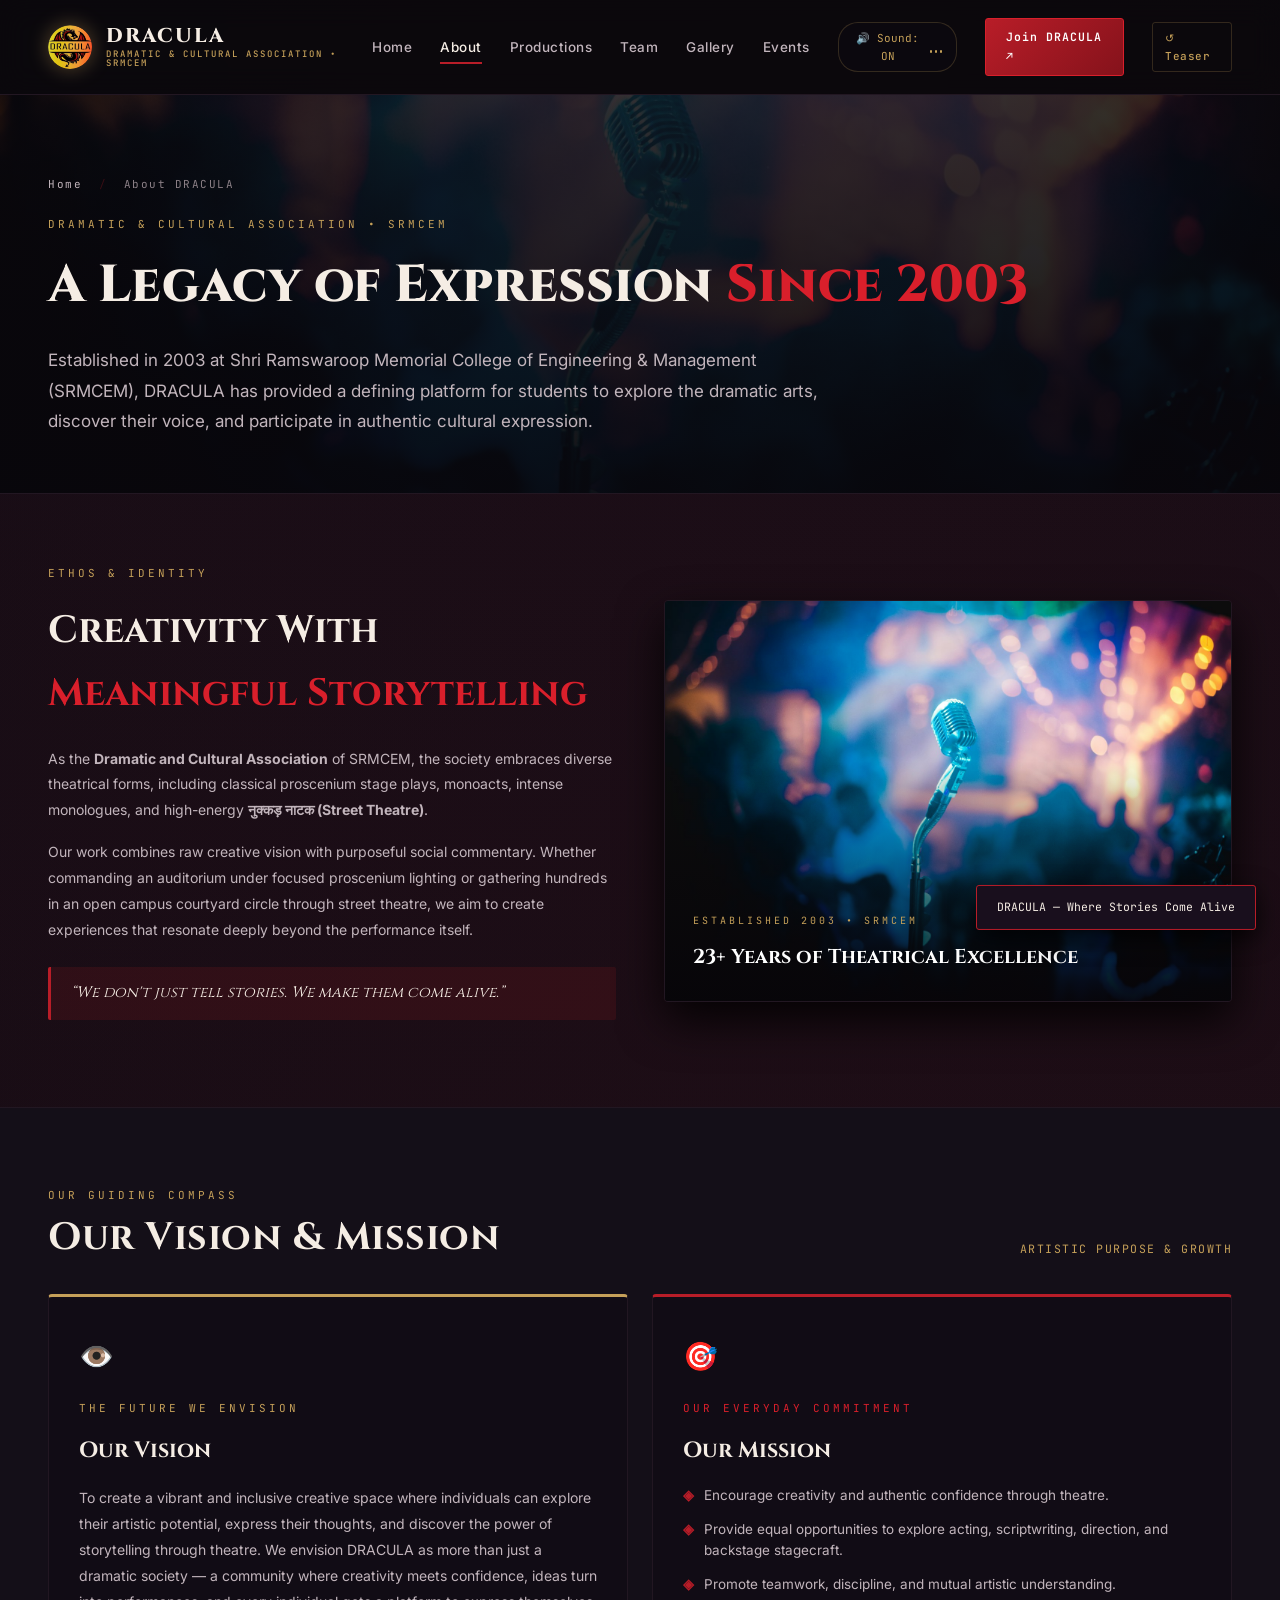
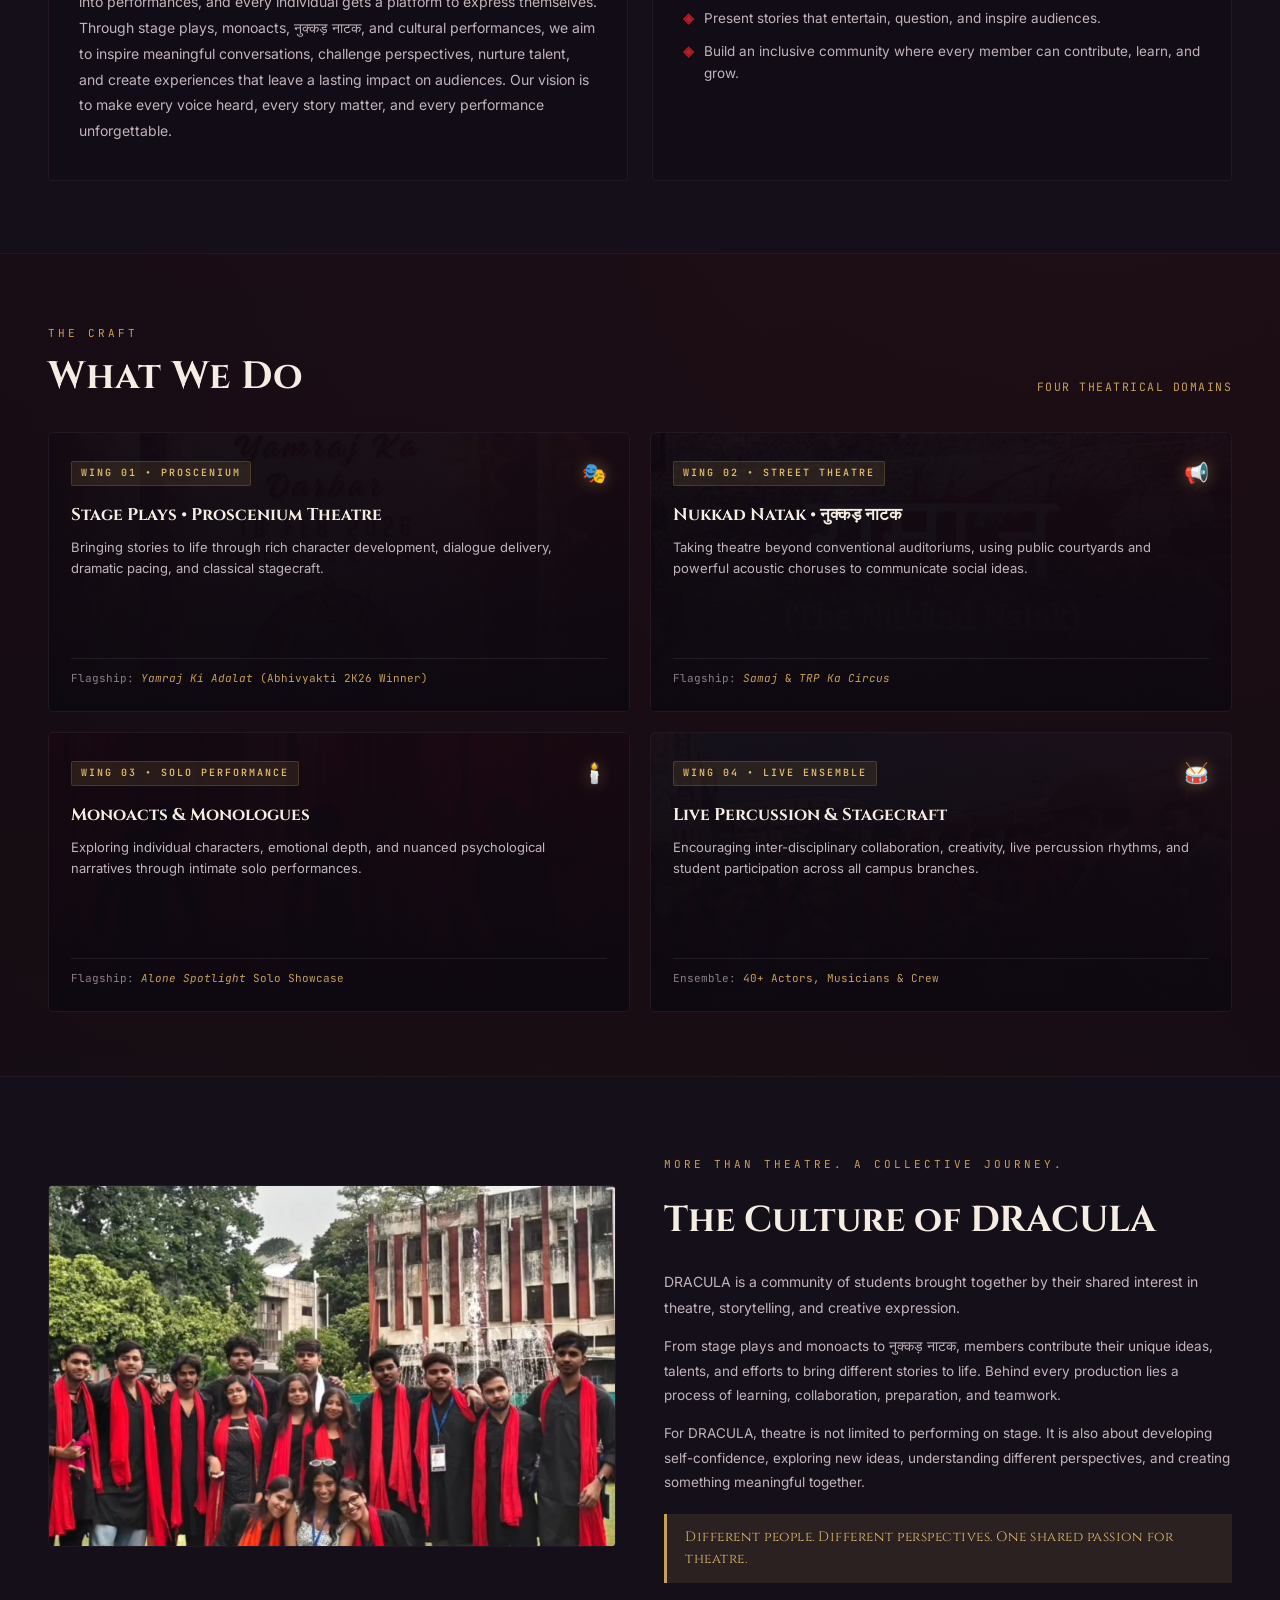
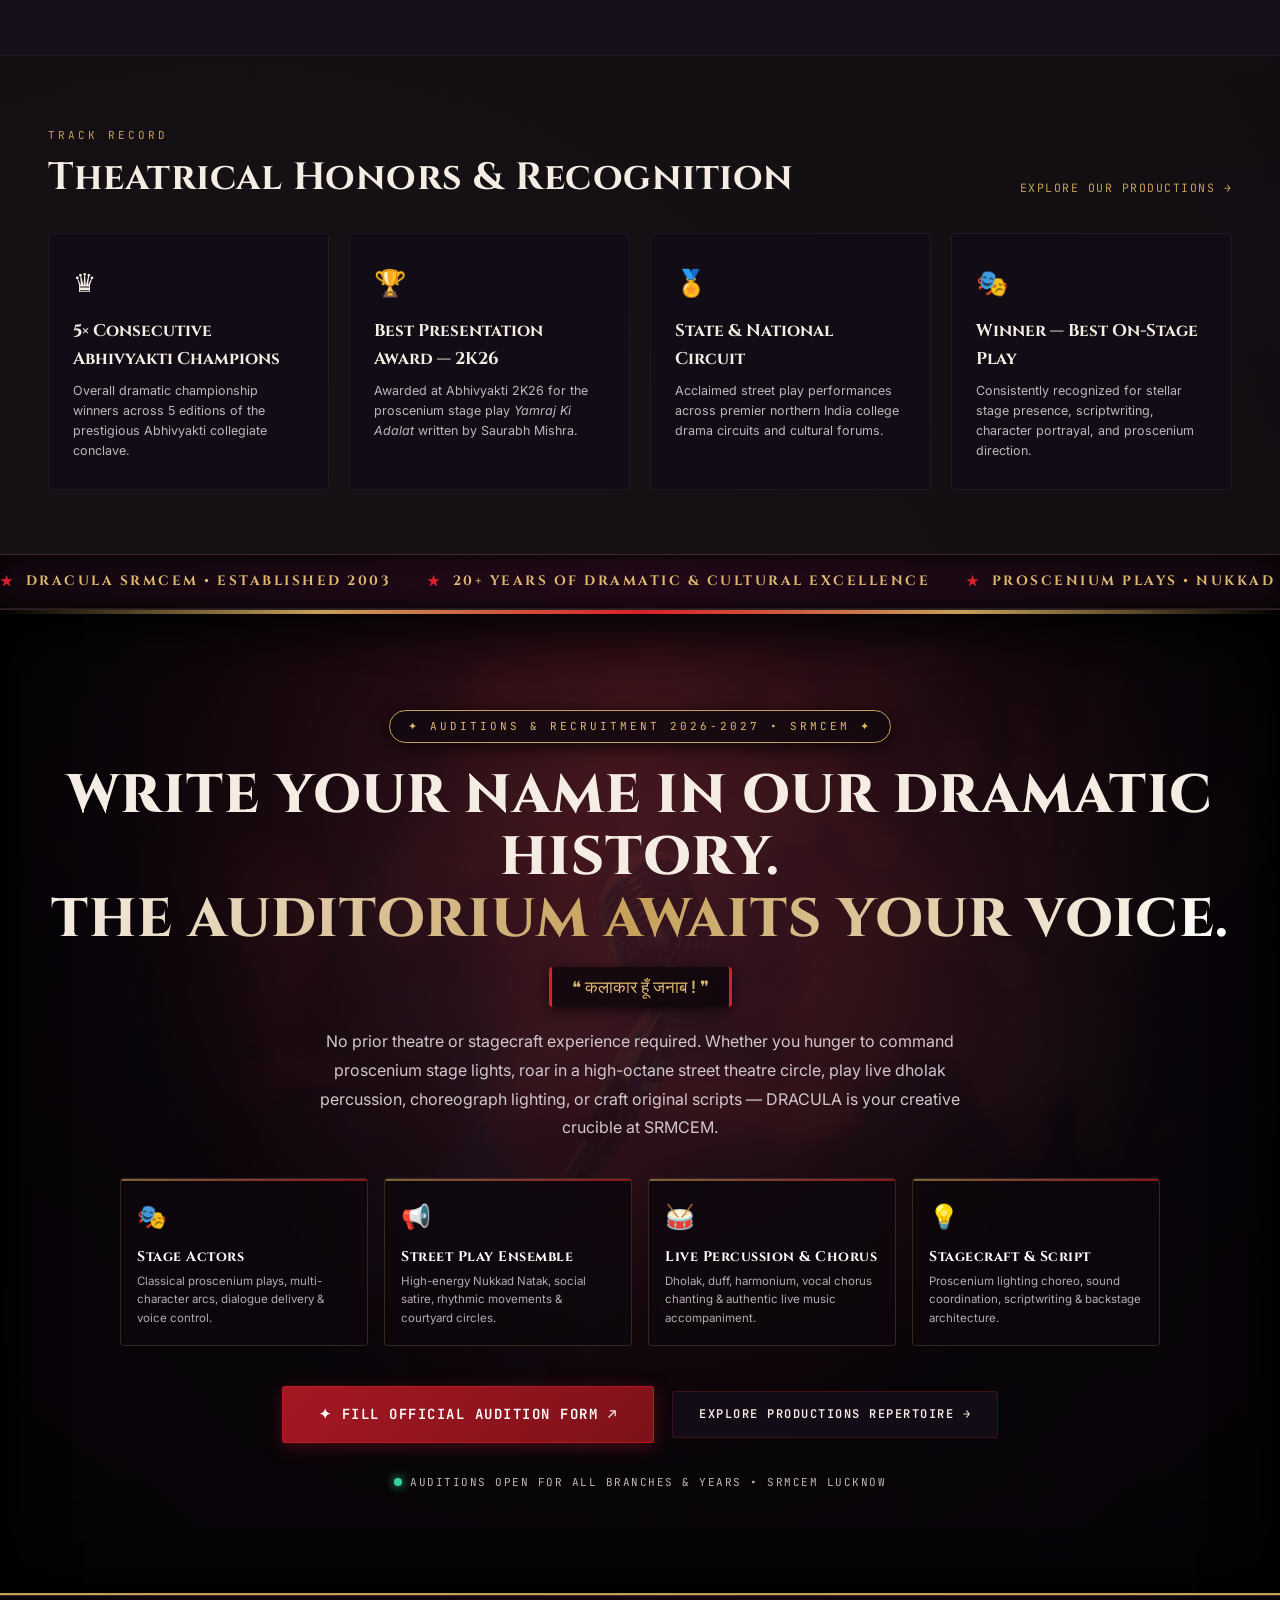
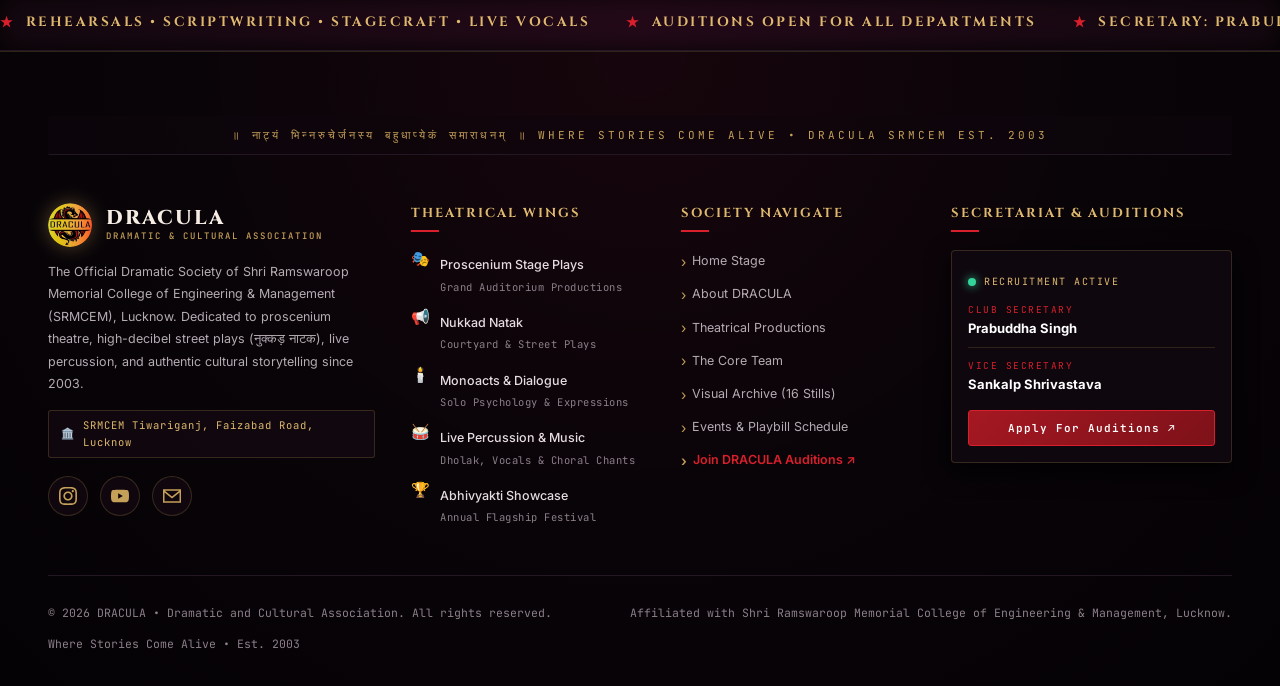
==== commit 7b6eba30: "feat(events): add dynamic live curtain countdown, interactive category filter tabs, and theatrical h" ====
--- a/about.html
+++ b/about.html
@@ -5,7 +5,7 @@
   <meta name="viewport" content="width=device-width, initial-scale=1.0">
   <title>About DRACULA — Dramatic &amp; Cultural Association | SRMCEM</title>
   <meta name="description" content="Discover the history, vision, and theatrical craft of DRACULA — the official Dramatic and Cultural Association of SRMCEM, established in 2003.">
-  <link rel="stylesheet" href="style.css?v=20261102f">
+  <link rel="stylesheet" href="style.css?v=20261102g">
   <link rel="icon" type="image/png" href="images/logo/dracula-logo.png">
 </head>
 <body>
--- a/style.css
+++ b/style.css
@@ -3064,6 +3064,132 @@
   }
 }
 
+/* ========================================================
+   EVENTS PAGE: DYNAMIC COUNTDOWN, CATEGORY FILTERS & ANIMATIONS
+   ======================================================== */
+.next-show-countdown {
+  display: inline-flex;
+  align-items: center;
+  gap: 4px;
+  font-family: var(--font-mono);
+  font-size: 11px;
+  font-weight: 700;
+  color: var(--drac-gold);
+  background: rgba(0, 0, 0, 0.45);
+  border: 1px solid rgba(229, 185, 105, 0.35);
+  border-radius: 14px;
+  padding: 2px 10px;
+  margin-left: 6px;
+}
+
+.next-show-countdown .cd-item {
+  color: #fff;
+}
+
+.next-show-countdown .cd-item span {
+  color: var(--drac-gold);
+}
+
+.next-show-countdown .cd-sec span {
+  color: #ff4d5d;
+  animation: cdSecPulse 1s ease-in-out infinite;
+}
+
+@keyframes cdSecPulse {
+  0%, 100% { opacity: 1; transform: scale(1); }
+  50% { opacity: 0.45; transform: scale(1.08); }
+}
+
+.events-filter-bar {
+  display: flex;
+  gap: 10px;
+  flex-wrap: wrap;
+  margin-top: 14px;
+  margin-bottom: 24px;
+}
+
+.events-filter-pill {
+  background: rgba(18, 12, 22, 0.85);
+  border: 1px solid rgba(255, 255, 255, 0.12);
+  border-radius: 24px;
+  color: var(--drac-text-secondary);
+  font-family: var(--font-mono);
+  font-size: 12px;
+  font-weight: 600;
+  padding: 8px 18px;
+  cursor: pointer;
+  transition: all 0.3s cubic-bezier(0.2, 0.8, 0.2, 1);
+  backdrop-filter: blur(8px);
+}
+
+.events-filter-pill:hover {
+  color: #fff;
+  border-color: rgba(217, 31, 43, 0.6);
+  background: rgba(217, 31, 43, 0.15);
+  transform: translateY(-2px);
+  box-shadow: 0 4px 16px rgba(217, 31, 43, 0.25);
+}
+
+.events-filter-pill.active {
+  background: linear-gradient(135deg, var(--drac-crimson) 0%, #8a1019 100%);
+  border-color: var(--drac-crimson-vivid);
+  color: #fff;
+  box-shadow: 0 4px 20px rgba(217, 31, 43, 0.45);
+  transform: translateY(-1px);
+}
+
+.events-filter-pill:active {
+  transform: scale(0.96);
+}
+
+/* Event Schedule Dynamic Filter Animations */
+.event-schedule-row.is-hidden,
+.playbill-card.is-hidden {
+  display: none !important;
+}
+
+.event-schedule-row.is-filtered-in,
+.playbill-card.is-filtered-in {
+  animation: eventItemFadeIn 0.35s ease forwards;
+}
+
+@keyframes eventItemFadeIn {
+  from {
+    opacity: 0;
+    transform: translateY(6px);
+  }
+  to {
+    opacity: 1;
+    transform: translateY(0);
+  }
+}
+
+.highlight-upcoming {
+  position: relative;
+}
+
+.playbill-table tr.highlight-upcoming td {
+  background: rgba(217, 31, 43, 0.08);
+}
+
+.playbill-card.highlight-upcoming {
+  border-left-color: var(--drac-crimson-vivid);
+  box-shadow: 0 10px 28px rgba(0, 0, 0, 0.7), 0 0 18px rgba(217, 31, 43, 0.2);
+}
+
+.playbill-table tbody tr {
+  transition: background 0.25s ease, transform 0.25s ease;
+}
+
+.playbill-table tbody tr:hover td {
+  background: rgba(217, 31, 43, 0.12);
+}
+
+.playbill-table tbody tr:hover .schedule-event-title {
+  color: #fff;
+  text-shadow: 0 0 12px rgba(229, 185, 105, 0.4);
+}
+
 /* Filter Bar */
 .filter-bar {
   display: flex;
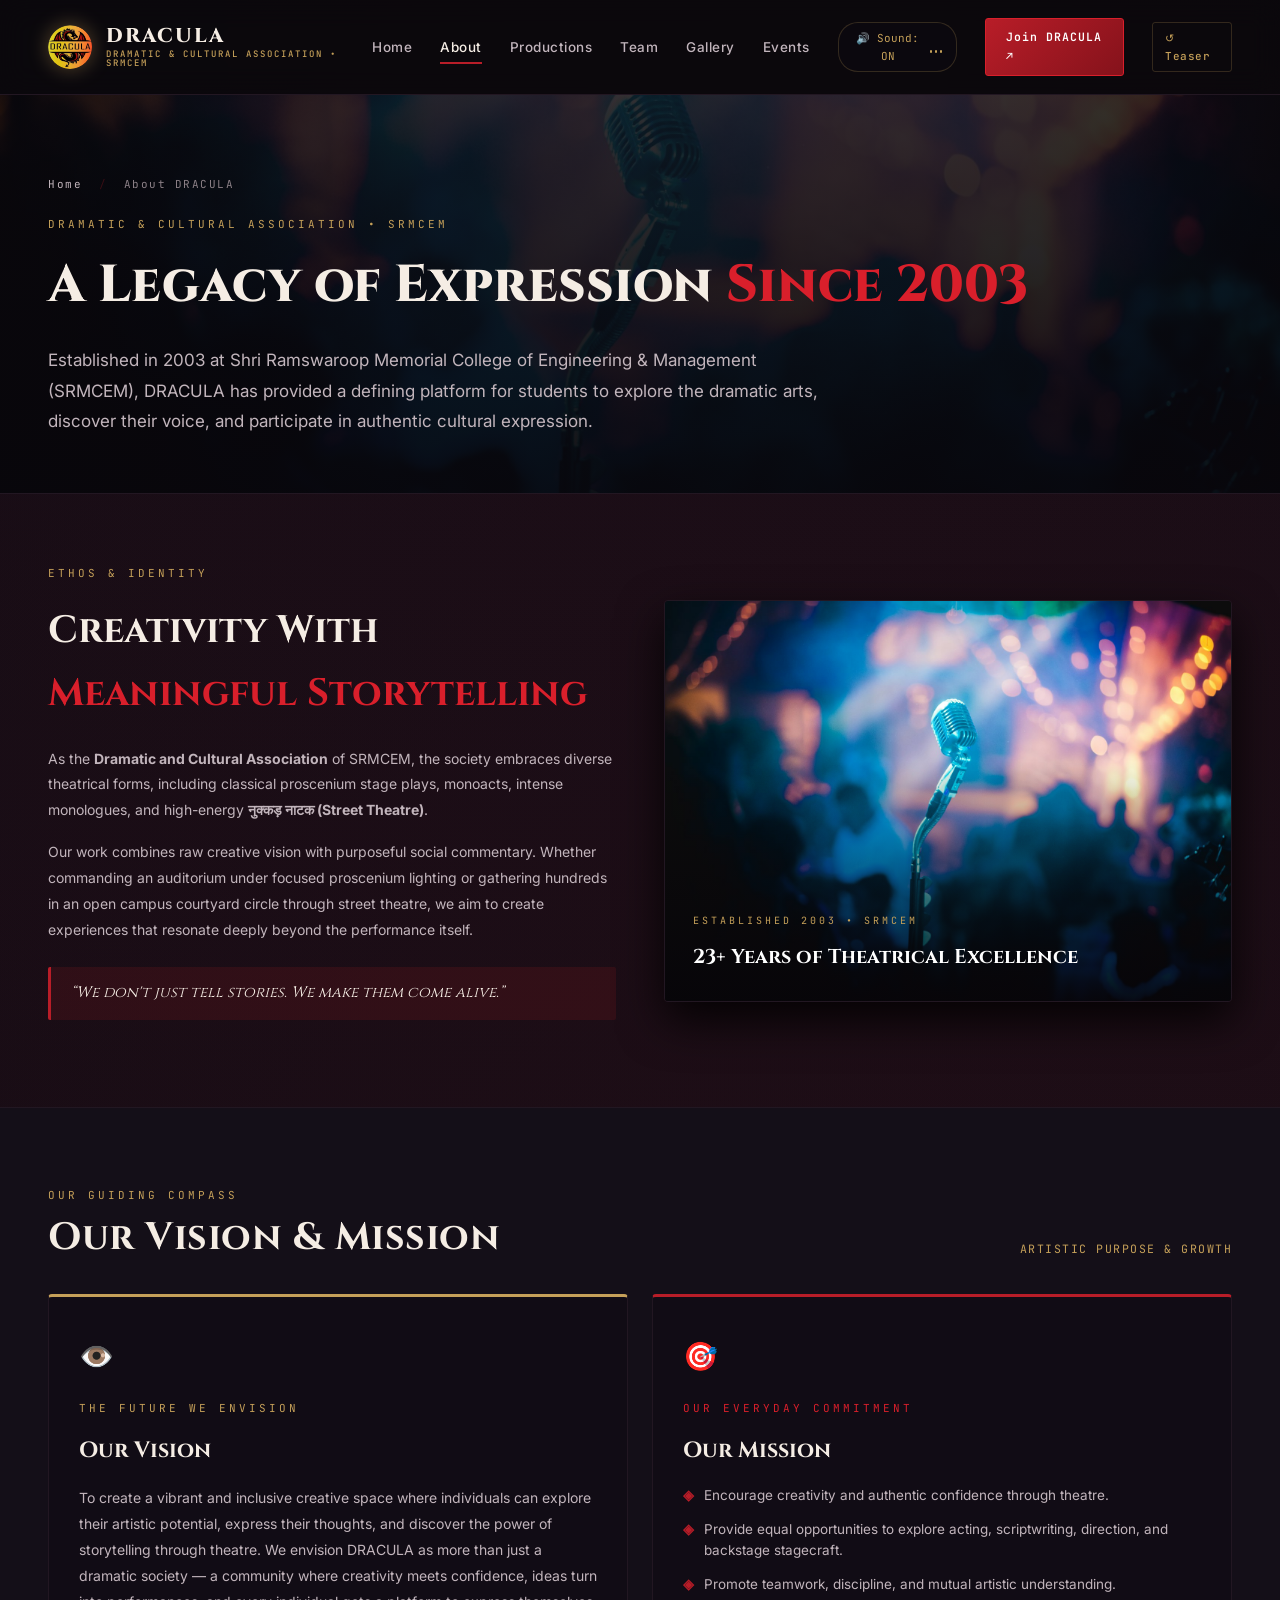
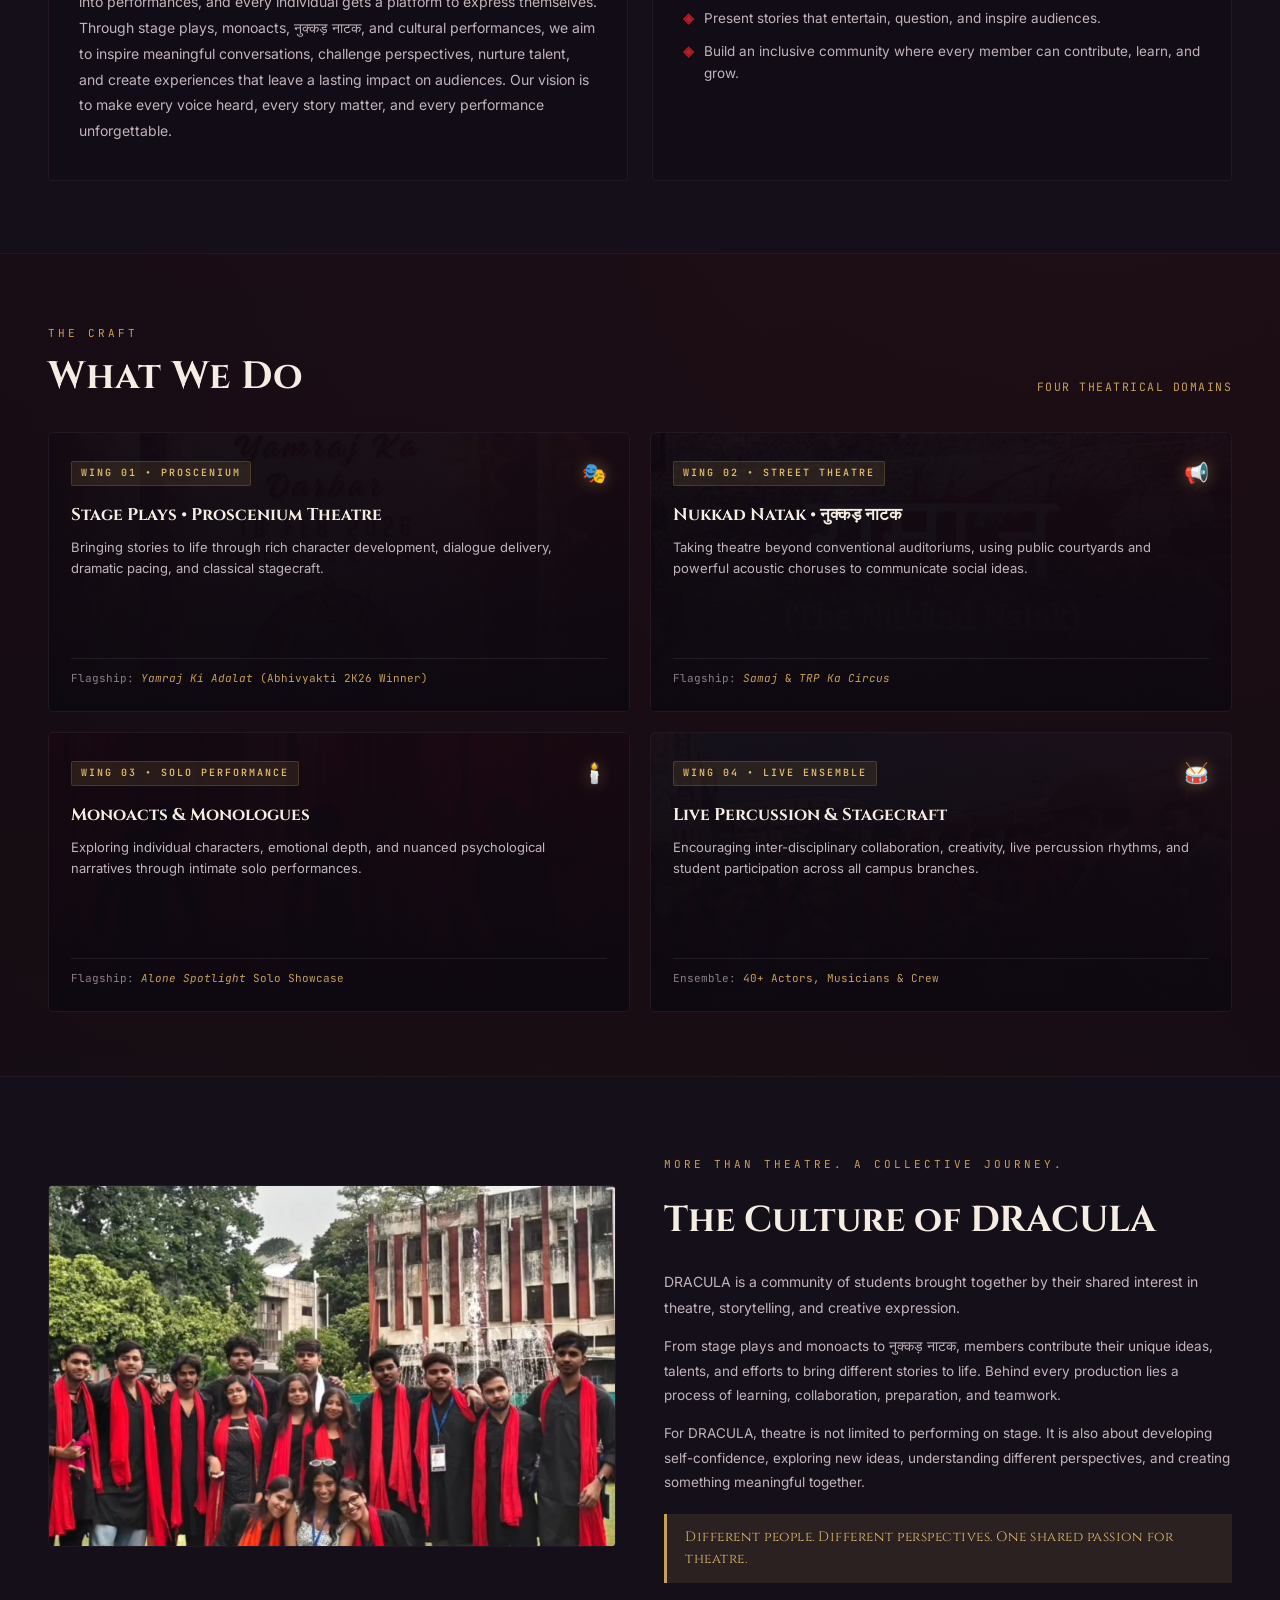
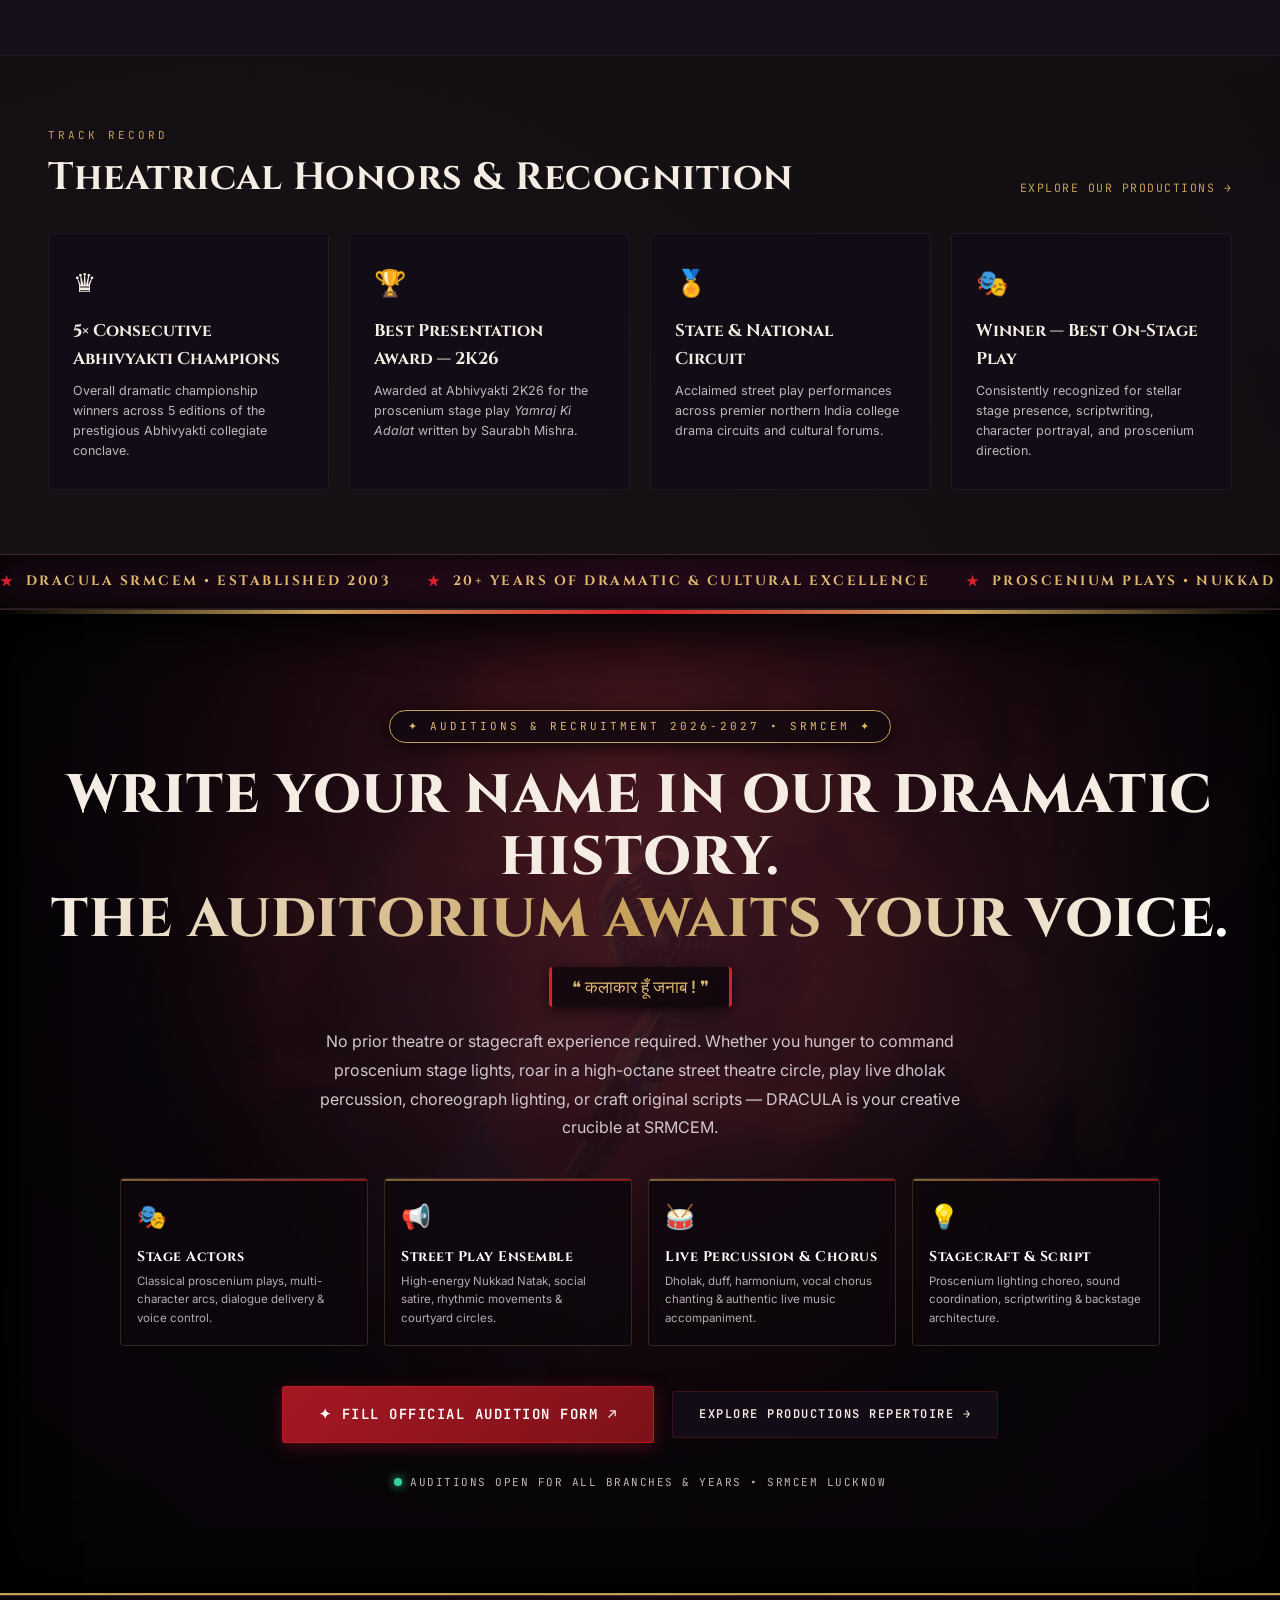
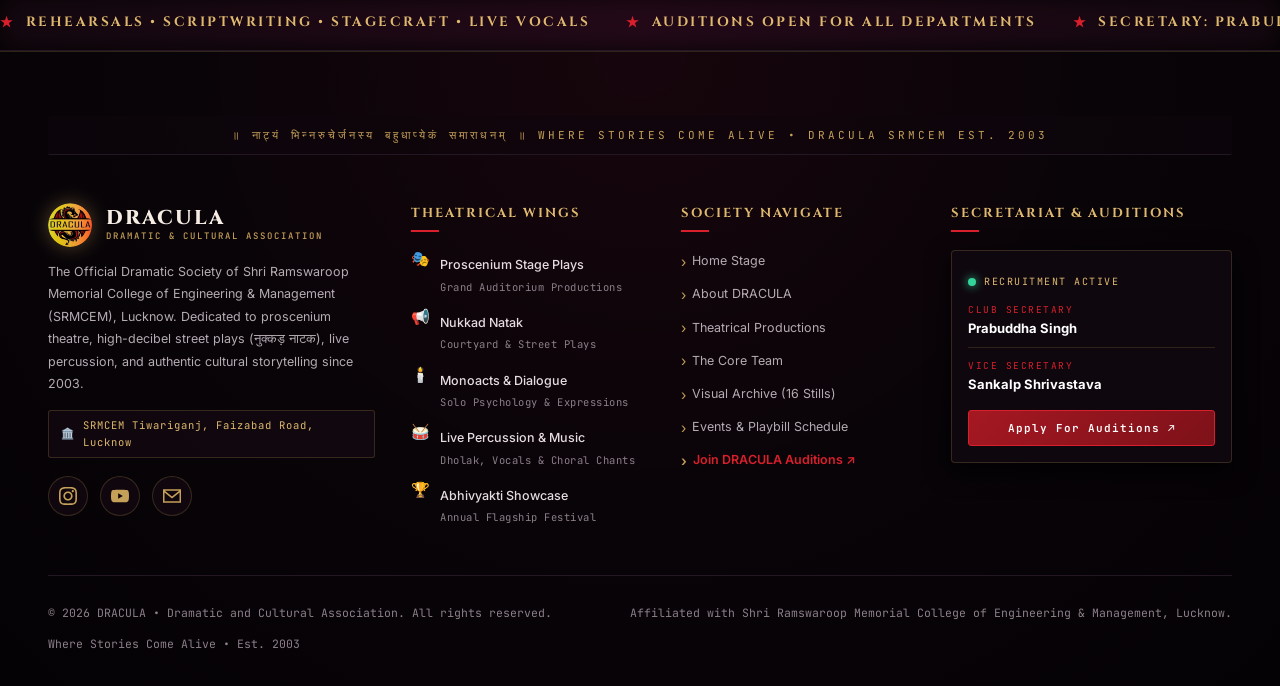
==== commit cec7fe1a: "fix: completely hide offscreen toast notice box to prevent poking above taskbar" ====
--- a/about.html
+++ b/about.html
@@ -5,7 +5,7 @@
   <meta name="viewport" content="width=device-width, initial-scale=1.0">
   <title>About DRACULA — Dramatic &amp; Cultural Association | SRMCEM</title>
   <meta name="description" content="Discover the history, vision, and theatrical craft of DRACULA — the official Dramatic and Cultural Association of SRMCEM, established in 2003.">
-  <link rel="stylesheet" href="style.css?v=20261102g">
+  <link rel="stylesheet" href="style.css?v=20261102h">
   <link rel="icon" type="image/png" href="images/logo/dracula-logo.png">
 </head>
 <body>
--- a/style.css
+++ b/style.css
@@ -3693,12 +3693,18 @@
   padding: 12px 20px;
   border-radius: 3px;
   box-shadow: 0 8px 24px rgba(0,0,0,0.8);
-  transform: translateY(120%);
-  transition: transform 0.3s cubic-bezier(0.2, 0.8, 0.2, 1);
+  opacity: 0;
+  visibility: hidden;
+  pointer-events: none;
+  transform: translateY(30px);
+  transition: opacity 0.3s ease, transform 0.3s cubic-bezier(0.2, 0.8, 0.2, 1), visibility 0.3s;
   z-index: 10000;
 }
 
 .notice.show {
+  opacity: 1;
+  visibility: visible;
+  pointer-events: auto;
   transform: translateY(0);
 }
 
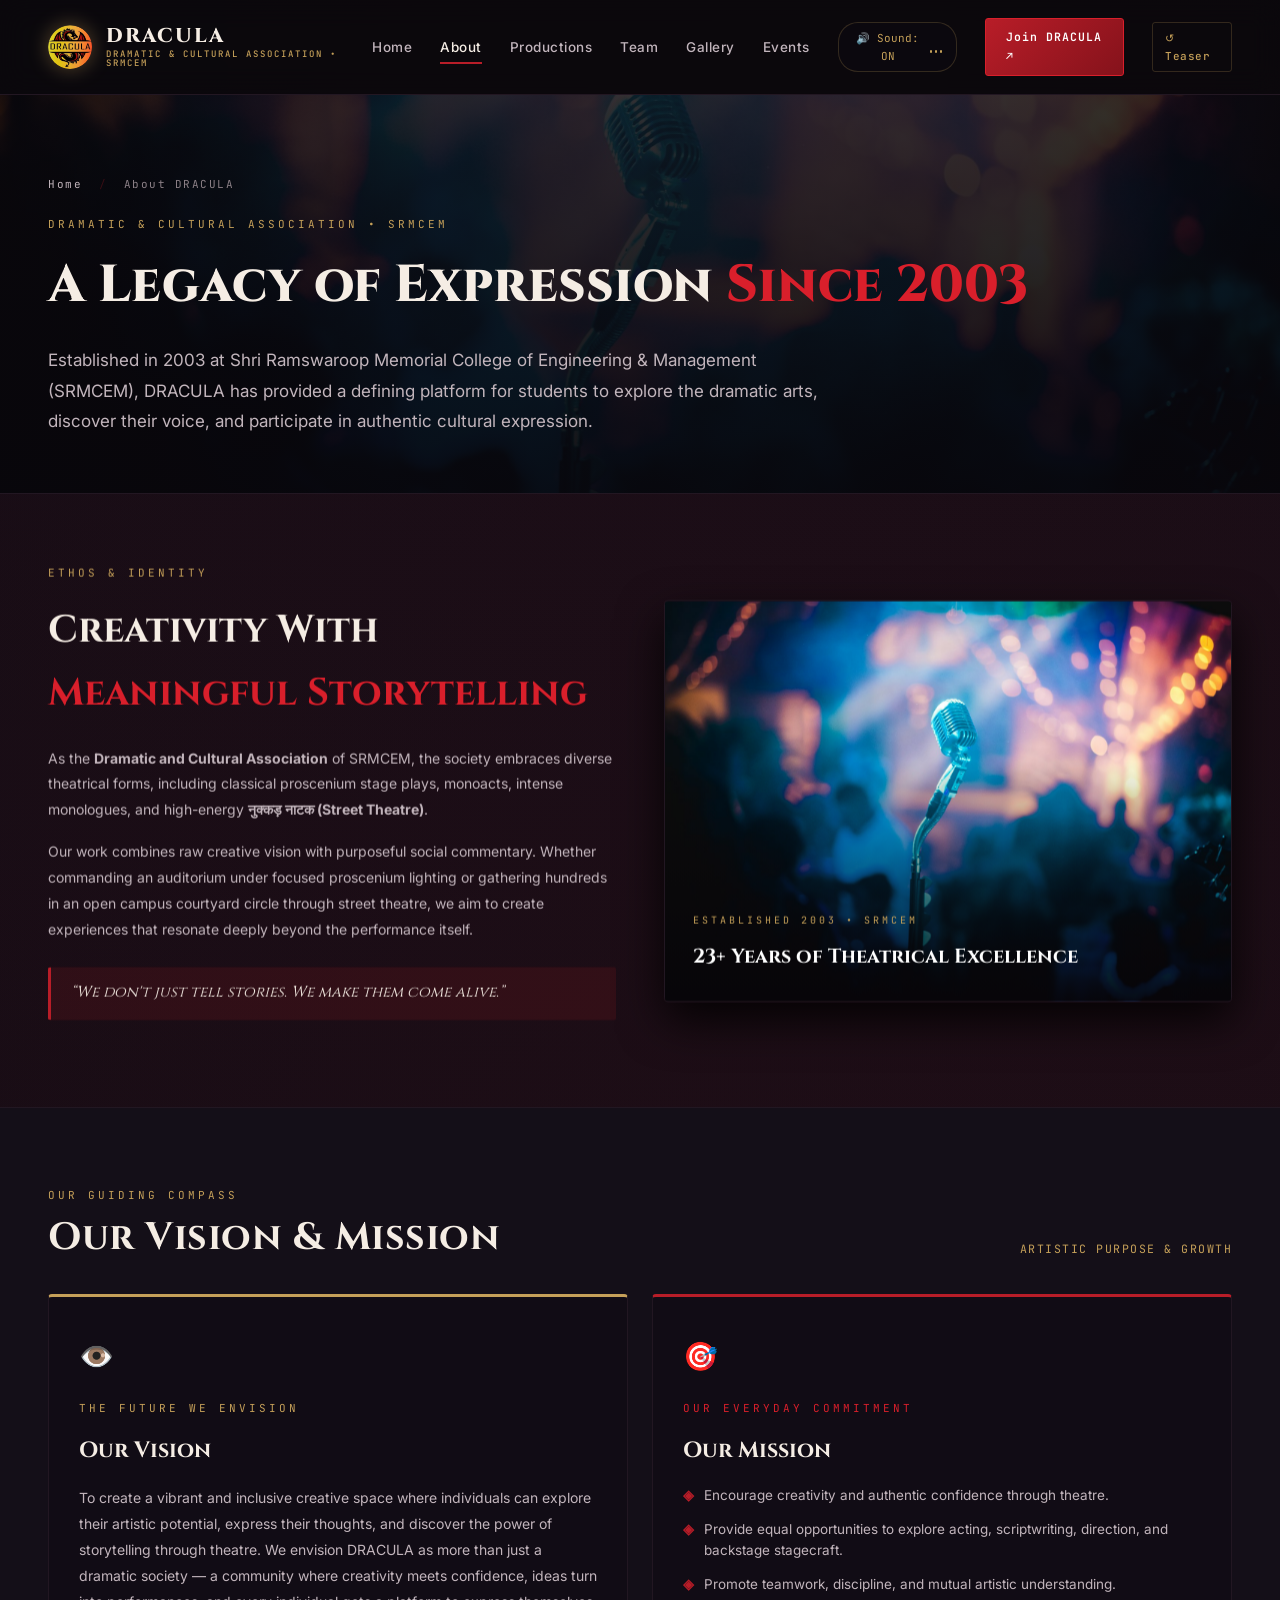
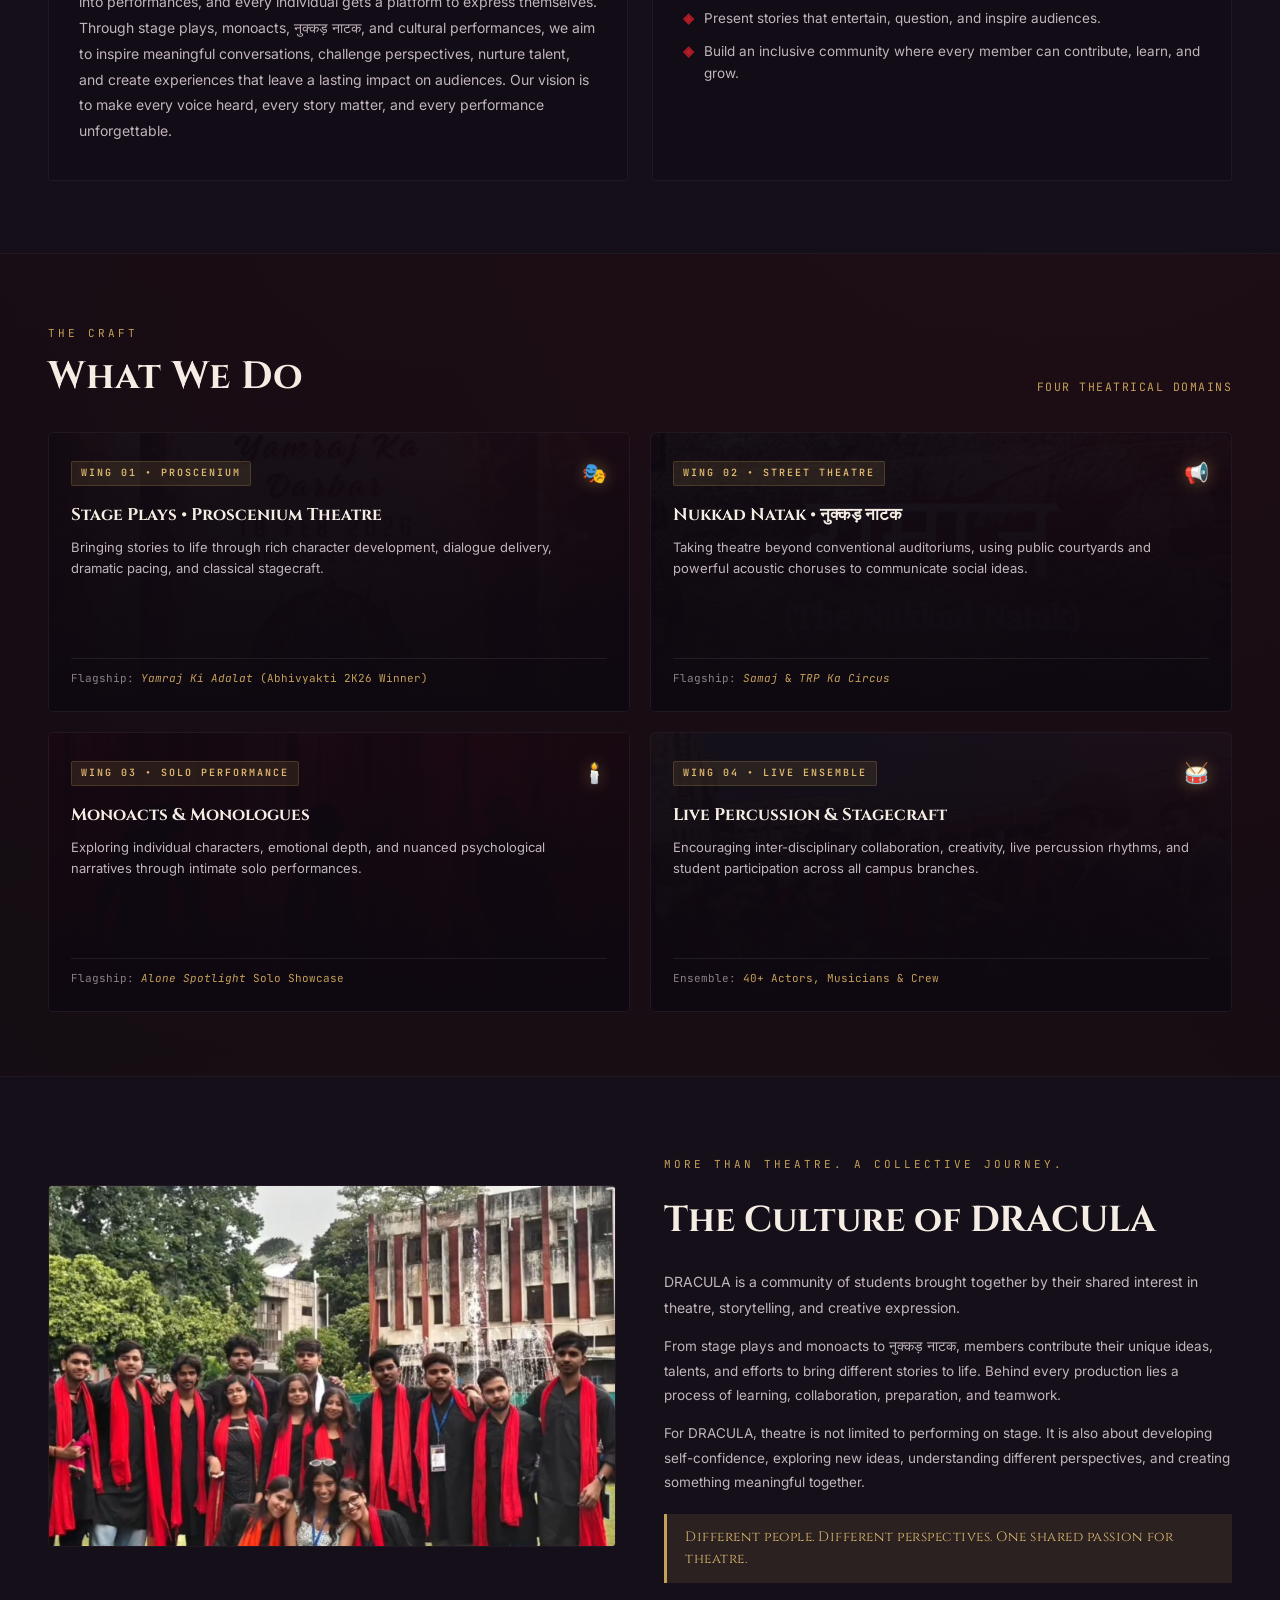
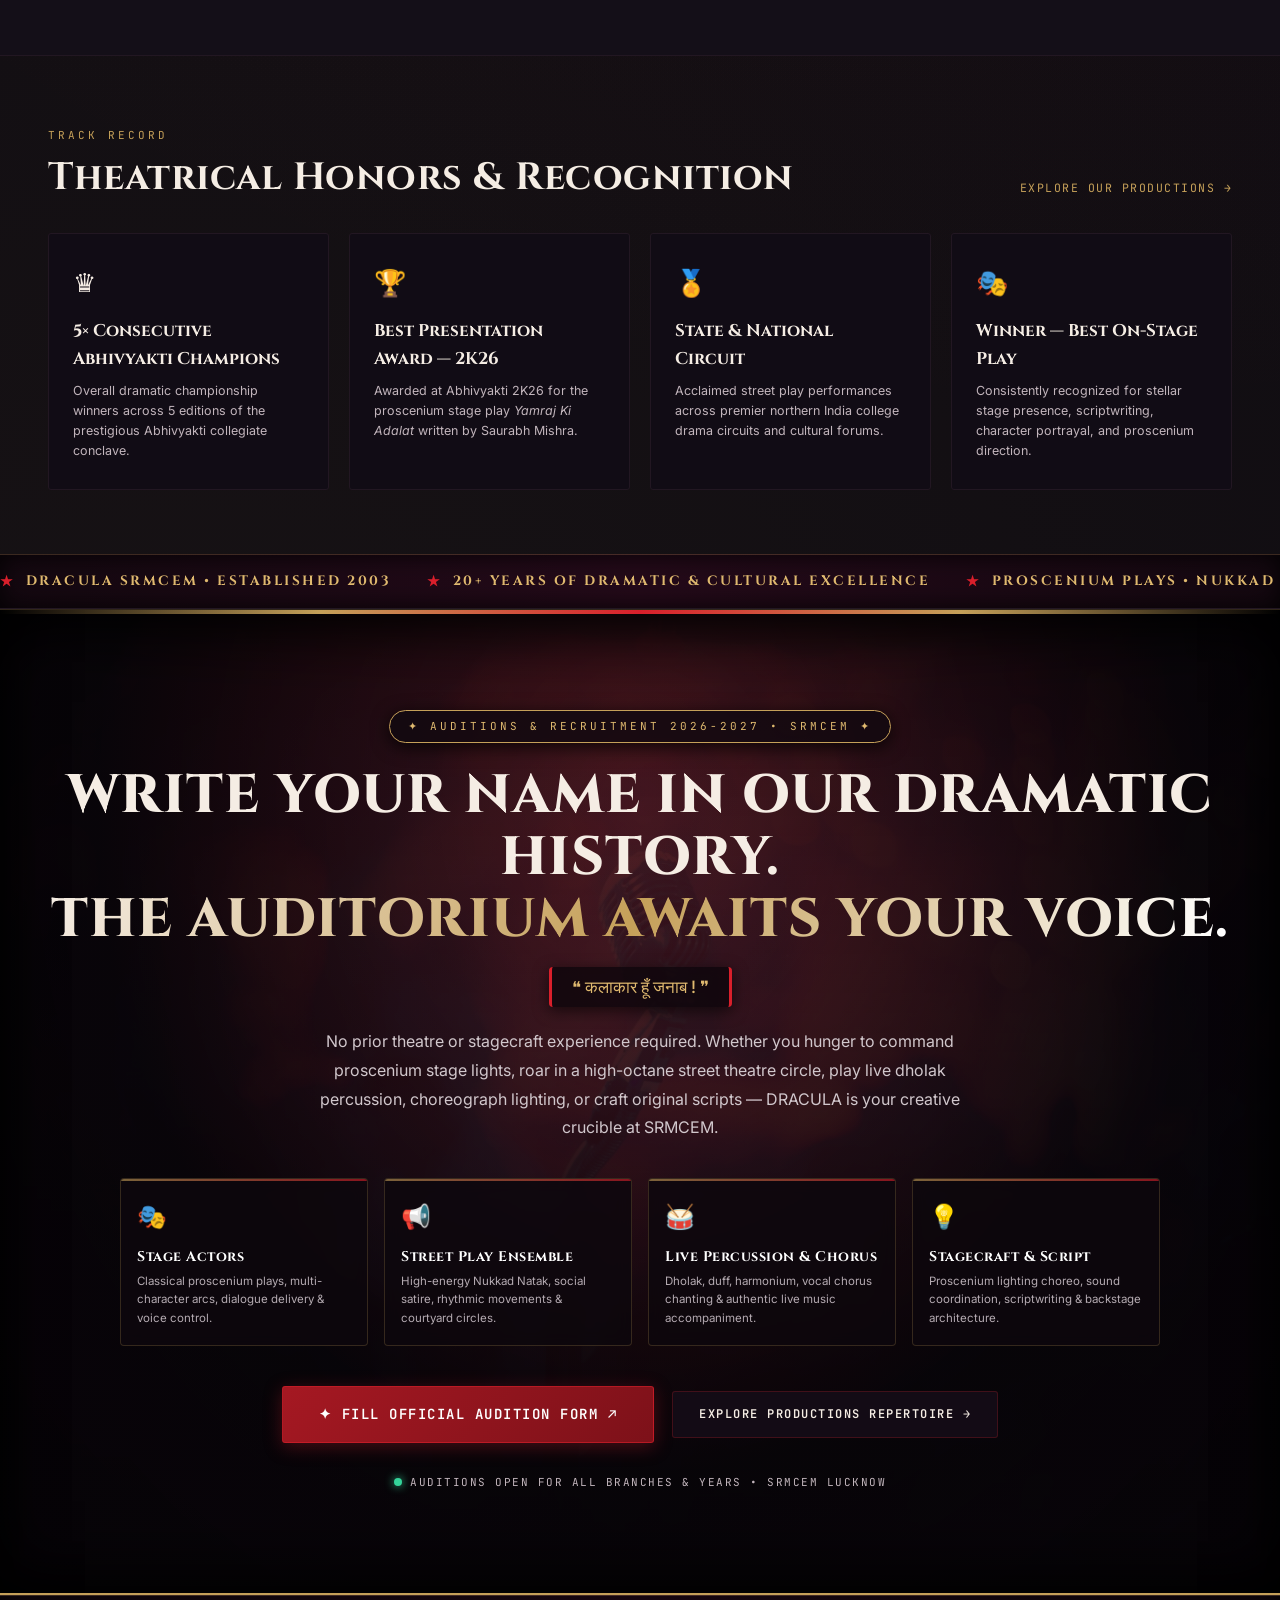
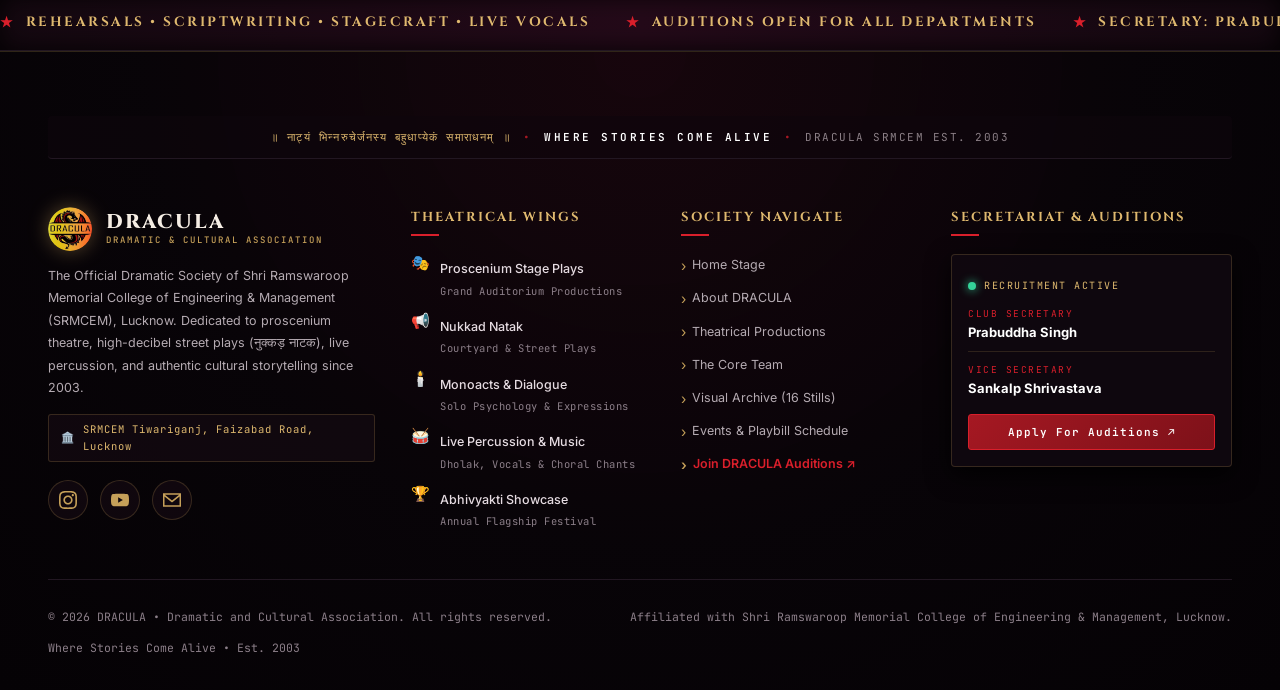
==== commit e8be5978: "feat(footer): stack theatrical Sanskrit shloka, motto, and heritage tag in 3 clean lines on mobile" ====
--- a/about.html
+++ b/about.html
@@ -5,7 +5,7 @@
   <meta name="viewport" content="width=device-width, initial-scale=1.0">
   <title>About DRACULA — Dramatic &amp; Cultural Association | SRMCEM</title>
   <meta name="description" content="Discover the history, vision, and theatrical craft of DRACULA — the official Dramatic and Cultural Association of SRMCEM, established in 2003.">
-  <link rel="stylesheet" href="style.css?v=20261102h">
+  <link rel="stylesheet" href="style.css?v=20261102q">
   <link rel="icon" type="image/png" href="images/logo/dracula-logo.png">
 </head>
 <body>
@@ -412,7 +412,11 @@
          ======================================================== -->
     <footer class="footer">
       <div class="footer-top-strip">
-        <span>॥ नाट्यं भिन्नरुचेर्जनस्य बहुधाप्येकं समाराधनम् ॥ WHERE STORIES COME ALIVE &bull; DRACULA SRMCEM EST. 2003</span>
+        <span class="footer-strip-shloka">&#2405; नाट्यं भिन्नरुचेर्जनस्य बहुधाप्येकं समाराधनम् &#2405;</span>
+        <span class="footer-strip-sep">&bull;</span>
+        <span class="footer-strip-motto">WHERE STORIES COME ALIVE</span>
+        <span class="footer-strip-sep">&bull;</span>
+        <span class="footer-strip-est">DRACULA SRMCEM EST. 2003</span>
       </div>
 
       <div class="footer-main">
@@ -559,6 +563,6 @@
   </button>
 
   <div class="notice" id="notice">DRACULA — Where Stories Come Alive</div>
-  <script src="script.js"></script>
+  <script src="script.js?v=20261102j"></script>
 </body>
 </html>
--- a/style.css
+++ b/style.css
@@ -2118,39 +2118,464 @@
   margin: 0 auto;
 }
 
-.gallery-filter-bar {
-  display: flex;
-  align-items: center;
-  justify-content: flex-start;
-  gap: 10px;
-  flex-wrap: wrap;
-  margin: 28px 0 10px;
-}
-
-.gallery-filter-btn {
-  background: rgba(18, 12, 19, 0.85);
+/* ========================================================
+   DYNAMIC PROSCENIUM GALLERY SPOTLIGHT THEATRE
+   ======================================================== */
+.gallery-dynamic-spotlight {
+  margin: 24px 0 32px;
+  background: radial-gradient(ellipse at 50% 0%, rgba(35, 14, 22, 0.75) 0%, rgba(10, 6, 11, 0.95) 100%);
+  border: 1px solid var(--drac-line-accent);
+  border-radius: 8px;
+  padding: 16px;
+  box-shadow: 0 16px 40px rgba(0, 0, 0, 0.8), 0 0 28px rgba(217, 31, 43, 0.15);
+  position: relative;
+  overflow: hidden;
+}
+
+.gallery-dynamic-spotlight::before {
+  content: '';
+  position: absolute;
+  top: 0;
+  left: 0;
+  right: 0;
+  height: 2px;
+  background: linear-gradient(90deg, transparent, var(--drac-crimson), var(--drac-gold), var(--drac-crimson), transparent);
+}
+
+.spotlight-stage-deck {
+  display: flex;
+  flex-direction: column;
+  gap: 16px;
+}
+
+/* Widescreen Hero Cinema Frame */
+.spotlight-hero-frame {
+  position: relative;
+  width: 100%;
+  height: 520px;
+  border-radius: 6px;
+  overflow: hidden;
   border: 1px solid var(--drac-line);
-  color: var(--drac-text-secondary);
+  background: #040205;
+  cursor: pointer;
+  transition: border-color 0.35s ease, box-shadow 0.35s ease;
+}
+
+.spotlight-hero-frame:hover {
+  border-color: var(--drac-gold);
+  box-shadow: 0 0 30px rgba(197, 160, 89, 0.3), inset 0 0 40px rgba(0, 0, 0, 0.8);
+}
+
+.spotlight-hero-frame.spotlight-flash::after {
+  content: '';
+  position: absolute;
+  inset: 0;
+  background: radial-gradient(circle, rgba(255, 255, 255, 0.85) 0%, rgba(229, 185, 105, 0.45) 50%, transparent 80%);
+  pointer-events: none;
+  animation: spotlightFlashAnim 0.35s ease-out forwards;
+  z-index: 10;
+}
+
+@keyframes spotlightFlashAnim {
+  0% { opacity: 1; }
+  100% { opacity: 0; }
+}
+
+.spotlight-cinema-screen {
+  position: relative;
+  width: 100%;
+  height: 100%;
+  overflow: hidden;
+  background: #000;
+  padding: 0;
+}
+
+.spotlight-active-img {
+  width: 100%;
+  height: 100%;
+  object-fit: cover !important;
+  object-position: center center !important;
+  transition: opacity 0.35s ease, transform 0.65s cubic-bezier(0.16, 1, 0.3, 1);
+  filter: contrast(1.05) brightness(0.96);
+  display: block;
+}
+
+.spotlight-hero-frame:hover .spotlight-active-img {
+  transform: scale(1.025);
+  filter: contrast(1.07) brightness(1.01);
+}
+
+.spotlight-beam-overlay {
+  position: absolute;
+  inset: 0;
+  background: radial-gradient(ellipse at 50% 10%, rgba(229, 185, 105, 0.1) 0%, rgba(217, 31, 43, 0.05) 50%, rgba(4, 2, 5, 0.45) 100%);
+  pointer-events: none;
+}
+
+/* Progress track at top of cinema frame */
+.spotlight-progress-track {
+  position: absolute;
+  top: 0;
+  left: 0;
+  right: 0;
+  height: 3px;
+  background: rgba(255, 255, 255, 0.12);
+  z-index: 6;
+}
+
+.spotlight-progress-bar {
+  height: 100%;
+  width: 0%;
+  background: linear-gradient(90deg, var(--drac-crimson), var(--drac-gold-bright));
+  box-shadow: 0 0 8px rgba(229, 185, 105, 0.8);
+}
+
+/* Top Strip */
+.spotlight-top-strip {
+  position: absolute;
+  top: 14px;
+  left: 14px;
+  right: 14px;
+  display: flex;
+  align-items: center;
+  justify-content: space-between;
+  z-index: 5;
+  pointer-events: none;
+}
+
+.spotlight-live-pill {
+  display: inline-flex;
+  align-items: center;
+  gap: 8px;
+  background: rgba(12, 6, 10, 0.88);
+  border: 1px solid rgba(217, 31, 43, 0.6);
+  padding: 5px 12px;
+  border-radius: 20px;
+  font-family: var(--font-mono);
+  font-size: 10px;
+  letter-spacing: 1.5px;
+  color: #fff;
+  backdrop-filter: blur(8px);
+  box-shadow: 0 4px 14px rgba(0, 0, 0, 0.7);
+}
+
+.spotlight-beacon {
+  width: 7px;
+  height: 7px;
+  border-radius: 50%;
+  background: #ff2a3b;
+  box-shadow: 0 0 8px #ff2a3b;
+  animation: beaconPulse 1.4s infinite;
+}
+
+.spotlight-frame-counter {
+  font-family: var(--font-mono);
+  font-size: 11px;
+  letter-spacing: 2px;
+  color: var(--drac-gold-bright);
+  background: rgba(12, 6, 10, 0.88);
+  border: 1px solid var(--drac-line-gold);
+  padding: 5px 12px;
+  border-radius: 20px;
+  backdrop-filter: blur(8px);
+  box-shadow: 0 4px 14px rgba(0, 0, 0, 0.7);
+}
+
+/* Bottom HUD */
+.spotlight-bottom-hud {
+  position: absolute;
+  bottom: 0;
+  left: 0;
+  right: 0;
+  padding: 26px 20px 16px;
+  background: linear-gradient(to top, rgba(4, 2, 5, 0.96) 0%, rgba(4, 2, 5, 0.72) 40%, rgba(4, 2, 5, 0.28) 75%, transparent 100%);
+  display: flex;
+  align-items: flex-end;
+  justify-content: space-between;
+  gap: 16px;
+  z-index: 5;
+  border: none !important;
+  border-top: none !important;
+}
+
+.spotlight-hud-meta {
+  display: flex;
+  flex-direction: column;
+  gap: 4px;
+}
+
+.spotlight-society-tag {
+  font-family: var(--font-mono);
+  font-size: 10px;
+  letter-spacing: 1.5px;
+  color: var(--drac-gold);
+  text-transform: uppercase;
+}
+
+.spotlight-hud-title {
+  font-family: var(--font-cinzel);
+  font-size: clamp(16px, 1.8vw, 22px);
+  color: #fff;
+  margin: 0;
+  line-height: 1.3;
+  text-shadow: 0 2px 10px rgba(0, 0, 0, 0.8);
+}
+
+.spotlight-hud-sub {
+  font-family: var(--font-mono);
+  font-size: 10.5px;
+  letter-spacing: 1px;
+  color: var(--drac-text-muted);
+  line-height: 1.4;
+}
+
+.spotlight-hud-actions {
+  flex-shrink: 0;
+}
+
+.spotlight-btn-expand {
+  display: inline-flex;
+  align-items: center;
+  gap: 6px;
+  background: rgba(217, 31, 43, 0.85);
+  border: 1px solid var(--drac-crimson-vivid);
+  color: #fff;
   font-family: var(--font-mono);
   font-size: 11px;
   letter-spacing: 1.5px;
-  padding: 8px 18px;
-  border-radius: 30px;
+  padding: 8px 16px;
+  border-radius: 20px;
   cursor: pointer;
   transition: all 0.25s ease;
-}
-
-.gallery-filter-btn:hover {
+  box-shadow: 0 4px 14px rgba(217, 31, 43, 0.4);
+}
+
+.spotlight-btn-expand:hover {
+  background: var(--drac-crimson-vivid);
+  transform: translateY(-2px);
+  box-shadow: 0 6px 20px rgba(217, 31, 43, 0.6);
+}
+
+/* Controller & Filmstrip */
+.spotlight-deck-controller {
+  display: flex;
+  flex-direction: column;
+  gap: 12px;
+}
+
+.spotlight-controls-row {
+  display: flex;
+  align-items: center;
+  justify-content: space-between;
+  flex-wrap: wrap;
+  gap: 12px;
+  padding: 4px 0;
+}
+
+.spotlight-playback-btns {
+  display: flex;
+  align-items: center;
+  gap: 8px;
+}
+
+.spotlight-ctrl-btn {
+  background: rgba(18, 12, 19, 0.9);
+  border: 1px solid var(--drac-line);
+  color: var(--drac-text-primary);
+  font-family: var(--font-mono);
+  font-size: 11px;
+  letter-spacing: 1.5px;
+  padding: 8px 16px;
+  border-radius: 22px;
+  cursor: pointer;
+  transition: all 0.25s ease;
+  display: inline-flex;
+  align-items: center;
+  gap: 6px;
+}
+
+.spotlight-ctrl-btn:hover {
   border-color: var(--drac-gold);
   color: var(--drac-gold-bright);
   background: rgba(197, 160, 89, 0.12);
 }
 
-.gallery-filter-btn.active {
+.spotlight-play-btn {
+  border-color: rgba(217, 31, 43, 0.5);
+  color: #fff;
+  background: rgba(217, 31, 43, 0.2);
+}
+
+.spotlight-play-btn:hover {
+  border-color: var(--drac-crimson-vivid);
+  background: rgba(217, 31, 43, 0.35);
+  color: #fff;
+}
+
+.spotlight-play-btn.paused {
+  border-color: var(--drac-gold);
+  color: var(--drac-gold-bright);
+  background: rgba(197, 160, 89, 0.2);
+}
+
+.spotlight-shuffle-btn {
+  border-color: var(--drac-line-gold);
+  color: var(--drac-gold-bright);
+}
+
+.spotlight-shuffle-btn:hover {
+  background: rgba(197, 160, 89, 0.2);
+  box-shadow: 0 0 16px rgba(197, 160, 89, 0.35);
+}
+
+/* Filmstrip */
+.spotlight-filmstrip-wrapper {
+  background: rgba(10, 6, 11, 0.85);
+  border: 1px solid var(--drac-line);
+  border-radius: 6px;
+  padding: 10px 12px;
+}
+
+.spotlight-filmstrip-header {
+  display: flex;
+  align-items: center;
+  justify-content: space-between;
+  font-family: var(--font-mono);
+  font-size: 10px;
+  letter-spacing: 1.5px;
+  color: var(--drac-text-muted);
+  margin-bottom: 8px;
+}
+
+.filmstrip-scroll-hint {
+  color: var(--drac-gold);
+}
+
+.spotlight-filmstrip-track {
+  display: flex;
+  align-items: center;
+  gap: 8px;
+  overflow-x: auto;
+  scroll-behavior: smooth;
+  padding: 4px 2px 6px;
+  -webkit-overflow-scrolling: touch;
+}
+
+.spotlight-filmstrip-track::-webkit-scrollbar {
+  height: 5px;
+}
+
+.spotlight-filmstrip-track::-webkit-scrollbar-track {
+  background: rgba(0, 0, 0, 0.3);
+  border-radius: 4px;
+}
+
+.spotlight-filmstrip-track::-webkit-scrollbar-thumb {
+  background: var(--drac-line-gold);
+  border-radius: 4px;
+}
+
+.spotlight-strip-thumb {
+  position: relative;
+  flex: 0 0 74px;
+  height: 52px;
+  border-radius: 4px;
+  overflow: hidden;
+  border: 1px solid var(--drac-line);
+  background: #000;
+  cursor: pointer;
+  padding: 0;
+  transition: all 0.25s ease;
+}
+
+.spotlight-strip-thumb img {
+  width: 100%;
+  height: 100%;
+  object-fit: cover;
+  opacity: 0.65;
+  transition: opacity 0.25s ease, transform 0.25s ease;
+}
+
+.spotlight-strip-thumb:hover {
+  border-color: var(--drac-gold);
+  transform: translateY(-2px);
+}
+
+.spotlight-strip-thumb:hover img {
+  opacity: 0.95;
+}
+
+.spotlight-strip-thumb.active {
+  border-color: var(--drac-crimson-vivid);
+  box-shadow: 0 0 14px rgba(217, 31, 43, 0.7);
+  transform: scale(1.05);
+}
+
+.spotlight-strip-thumb.active img {
+  opacity: 1;
+}
+
+.spotlight-strip-thumb .thumb-index-tag {
+  position: absolute;
+  bottom: 2px;
+  right: 3px;
+  font-family: var(--font-mono);
+  font-size: 8px;
+  color: #fff;
+  background: rgba(0, 0, 0, 0.75);
+  padding: 1px 4px;
+  border-radius: 2px;
+}
+
+/* Theatrical Archive Divider */
+.gallery-archive-divider {
+  display: flex;
+  align-items: center;
+  gap: 16px;
+  margin: 32px 0 20px;
+}
+
+.archive-divider-line {
+  flex: 1;
+  height: 1px;
+  background: linear-gradient(90deg, transparent, var(--drac-line-gold), transparent);
+}
+
+.archive-divider-pill {
+  font-family: var(--font-mono);
+  font-size: 10.5px;
+  letter-spacing: 2px;
+  color: var(--drac-gold-bright);
+  background: rgba(18, 12, 19, 0.92);
+  border: 1px solid var(--drac-line-gold);
+  padding: 6px 18px;
+  border-radius: 20px;
+  box-shadow: 0 0 14px rgba(197, 160, 89, 0.15);
+}
+
+/* Card Number Tag */
+.gallery-card-num {
+  position: absolute;
+  top: 8px;
+  left: 8px;
+  font-family: var(--font-mono);
+  font-size: 10px;
+  letter-spacing: 1px;
+  color: var(--drac-gold-bright);
+  background: rgba(10, 6, 11, 0.85);
+  border: 1px solid rgba(197, 160, 89, 0.4);
+  padding: 2px 7px;
+  border-radius: 4px;
+  z-index: 3;
+  backdrop-filter: blur(4px);
+  pointer-events: none;
+  transition: all 0.25s ease;
+}
+
+.gallery-theatre-card:hover .gallery-card-num {
   background: var(--drac-crimson);
   border-color: var(--drac-crimson-vivid);
   color: #fff;
-  box-shadow: 0 0 16px rgba(217, 31, 43, 0.45);
 }
 
 .gallery-theatre-grid {
@@ -2188,6 +2613,7 @@
   width: 100%;
   height: 100%;
   object-fit: cover;
+  object-position: center center;
   transition: transform 0.65s cubic-bezier(0.16, 1, 0.3, 1), filter 0.4s ease;
   filter: contrast(1.04) brightness(0.96);
 }
@@ -2520,16 +2946,43 @@
 
 .footer-top-strip {
   text-align: center;
-  padding: 10px 20px;
+  padding: 12px 20px;
   margin-bottom: 48px;
   border-bottom: 1px solid var(--drac-line);
   font-family: var(--font-mono);
   font-size: 11px;
-  letter-spacing: 3px;
+  letter-spacing: 2px;
   color: var(--drac-gold);
   text-transform: uppercase;
   background: rgba(14, 6, 12, 0.6);
-  border-radius: 2px;
+  border-radius: 4px;
+  display: flex;
+  align-items: center;
+  justify-content: center;
+  gap: 12px;
+  flex-wrap: wrap;
+}
+
+.footer-strip-shloka {
+  color: var(--drac-gold-bright);
+  font-weight: 500;
+  letter-spacing: 1.2px;
+}
+
+.footer-strip-sep {
+  color: var(--drac-crimson-vivid);
+  opacity: 0.75;
+}
+
+.footer-strip-motto {
+  color: #fff;
+  letter-spacing: 2.5px;
+  font-weight: 600;
+}
+
+.footer-strip-est {
+  color: var(--drac-text-muted);
+  letter-spacing: 1.5px;
 }
 
 .footer-main {
@@ -4218,10 +4671,41 @@
     padding: 40px 18px 20px;
   }
   .footer-top-strip {
+    display: flex;
+    flex-direction: column;
+    align-items: center;
+    gap: 7px;
     font-size: 10.5px;
-    padding: 8px 12px;
+    padding: 14px 12px;
     letter-spacing: 0.8px;
     line-height: 1.5;
+    margin-bottom: 32px;
+  }
+  .footer-top-strip .footer-strip-sep {
+    display: none;
+  }
+  .footer-strip-shloka {
+    display: block;
+    font-size: 11.5px;
+    letter-spacing: 0.8px;
+    color: var(--drac-gold-bright);
+    text-align: center;
+    font-weight: 500;
+  }
+  .footer-strip-motto {
+    display: block;
+    font-size: 10.5px;
+    letter-spacing: 2px;
+    color: #fff;
+    text-align: center;
+    font-weight: 600;
+  }
+  .footer-strip-est {
+    display: block;
+    font-size: 9.5px;
+    letter-spacing: 1.5px;
+    color: var(--drac-text-muted);
+    text-align: center;
   }
   .footer-main {
     grid-template-columns: 1fr;
@@ -5062,4 +5546,114 @@
     padding: 11px 10px;
     font-size: 11.5px;
   }
+}
+
+/* Responsive Dynamic Gallery Spotlight (<= 768px & <= 480px) */
+@media (max-width: 768px) {
+  .gallery-dynamic-spotlight {
+    padding: 12px;
+    margin: 18px 0 24px;
+  }
+  .spotlight-hero-frame {
+    height: 400px;
+  }
+  .spotlight-cinema-screen {
+    padding: 0;
+  }
+  .spotlight-hud-title {
+    font-size: 15px;
+  }
+  .spotlight-hud-sub {
+    font-size: 10px;
+  }
+  .spotlight-bottom-hud {
+    padding: 22px 14px 12px;
+    gap: 10px;
+    border: none !important;
+    border-top: none !important;
+    background: linear-gradient(to top, rgba(4, 2, 5, 0.95) 0%, rgba(4, 2, 5, 0.65) 45%, rgba(4, 2, 5, 0.15) 85%, transparent 100%) !important;
+  }
+  .spotlight-btn-expand {
+    padding: 6px 12px;
+    font-size: 10px;
+  }
+  .spotlight-controls-row {
+    flex-direction: column;
+    align-items: stretch;
+    gap: 8px;
+  }
+  .spotlight-playback-btns {
+    justify-content: center;
+  }
+  .spotlight-shuffle-btn-wrap {
+    display: flex;
+    justify-content: center;
+  }
+  .spotlight-strip-thumb {
+    flex: 0 0 64px;
+    height: 46px;
+  }
+  .gallery-archive-divider {
+    margin: 24px 0 16px;
+  }
+  .archive-divider-pill {
+    font-size: 9.5px;
+    padding: 5px 12px;
+  }
+}
+
+@media (max-width: 480px) {
+  .gallery-dynamic-spotlight {
+    padding: 10px;
+  }
+  .spotlight-hero-frame {
+    height: 350px;
+  }
+  .spotlight-cinema-screen {
+    padding: 0;
+  }
+  .spotlight-top-strip {
+    top: 8px;
+    left: 8px;
+    right: 8px;
+  }
+  .spotlight-live-pill,
+  .spotlight-frame-counter {
+    font-size: 9px;
+    padding: 3px 8px;
+    letter-spacing: 1px;
+  }
+  .spotlight-bottom-hud {
+    padding: 20px 10px 10px;
+    gap: 8px;
+    border: none !important;
+    border-top: none !important;
+    background: linear-gradient(to top, rgba(4, 2, 5, 0.95) 0%, rgba(4, 2, 5, 0.65) 45%, rgba(4, 2, 5, 0.15) 85%, transparent 100%) !important;
+  }
+  .spotlight-society-tag {
+    display: none;
+  }
+  .spotlight-hud-title {
+    font-size: 13.5px;
+    line-height: 1.25;
+    margin-bottom: 2px;
+  }
+  .spotlight-hud-sub {
+    font-size: 9.5px;
+    line-height: 1.35;
+    display: -webkit-box;
+    -webkit-line-clamp: 2;
+    -webkit-box-orient: vertical;
+    overflow: hidden;
+  }
+  .spotlight-btn-expand {
+    padding: 5px 10px;
+    font-size: 9.5px;
+    letter-spacing: 1px;
+    white-space: nowrap;
+  }
+  .spotlight-ctrl-btn {
+    font-size: 10px;
+    padding: 7px 12px;
+  }
 }
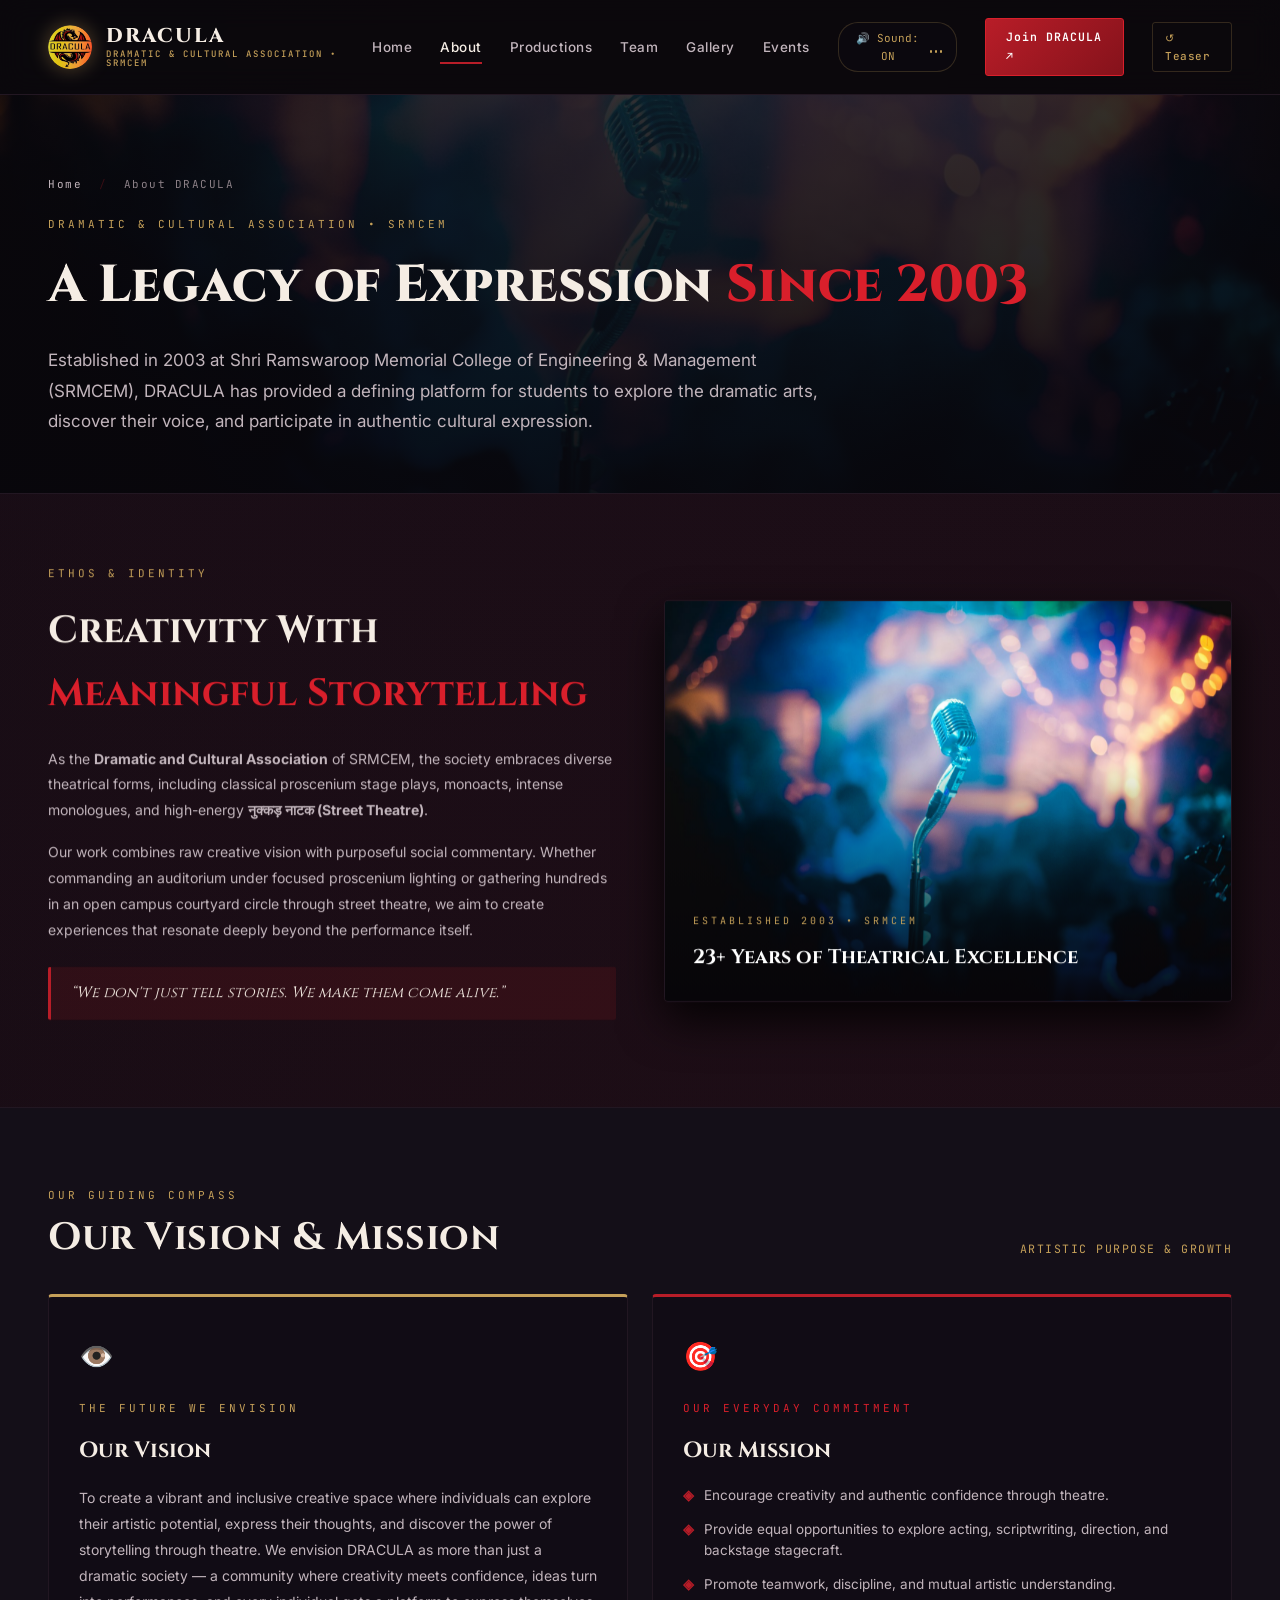
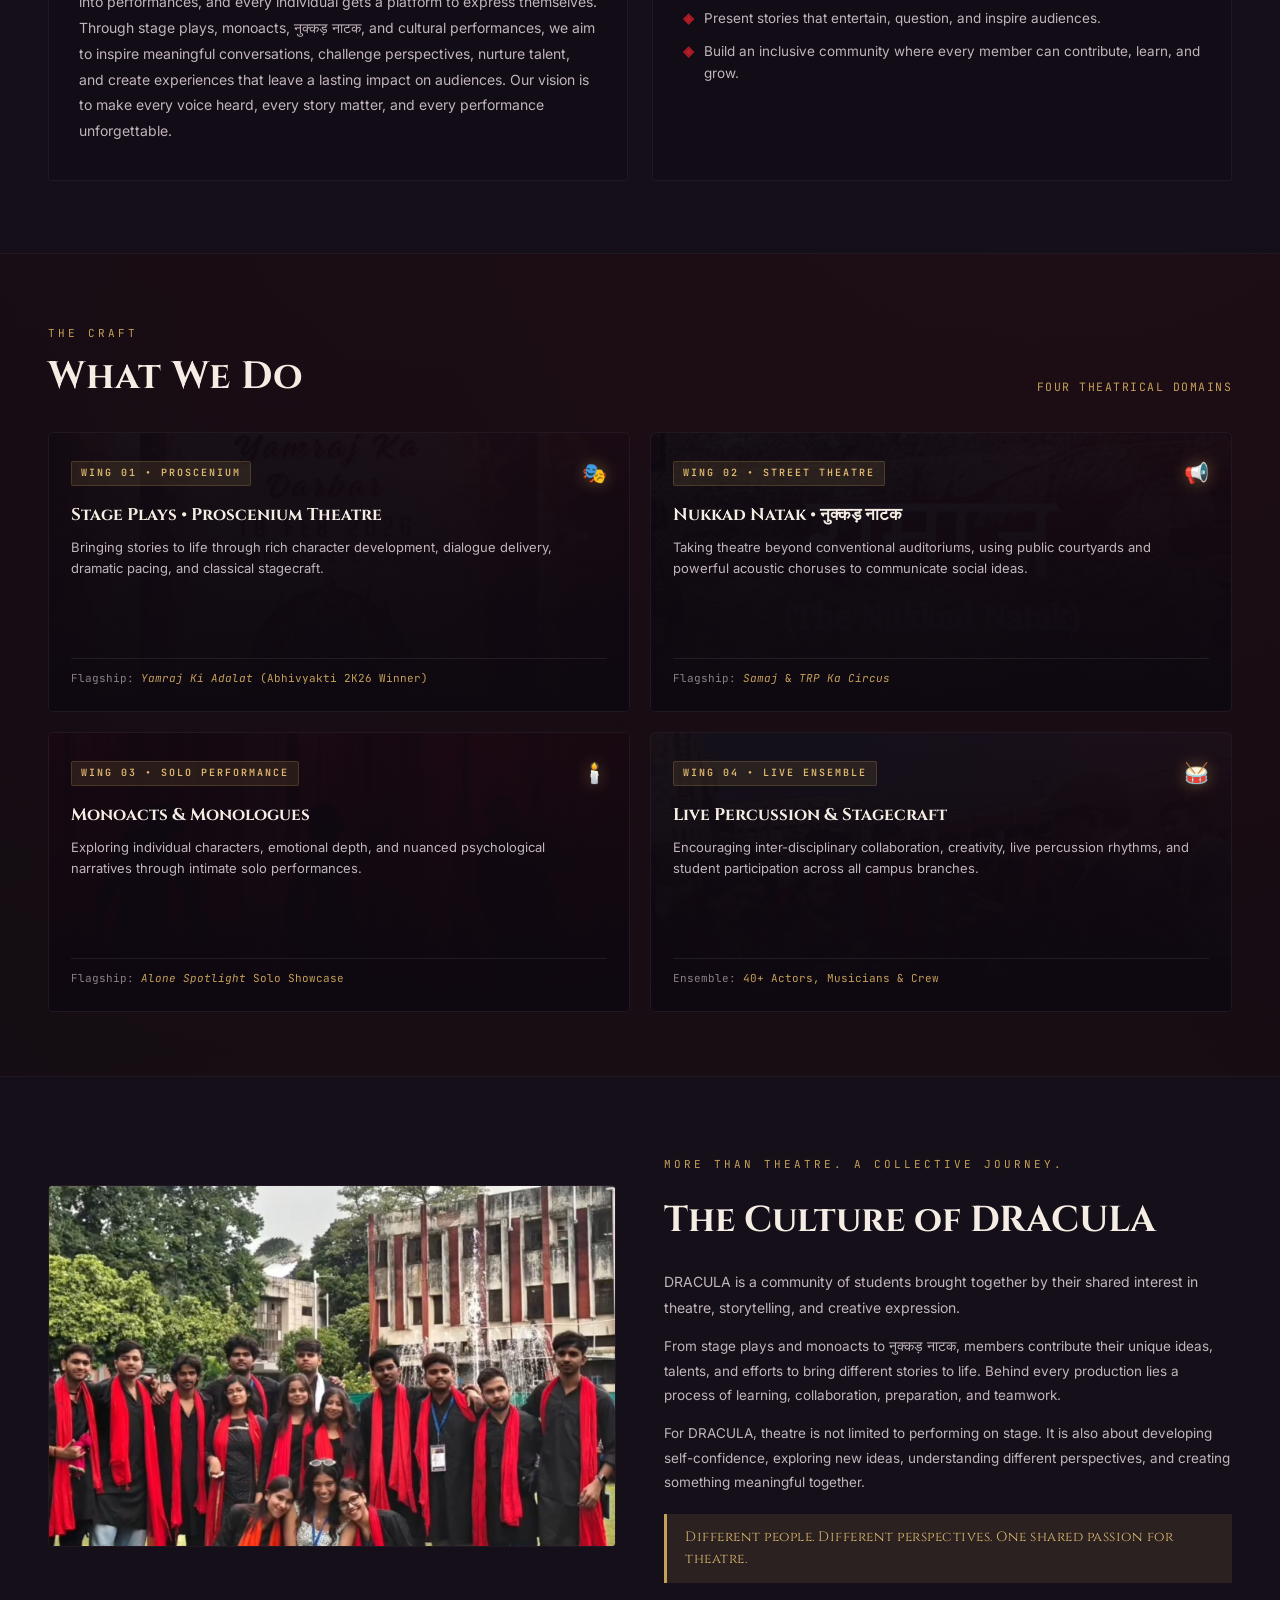
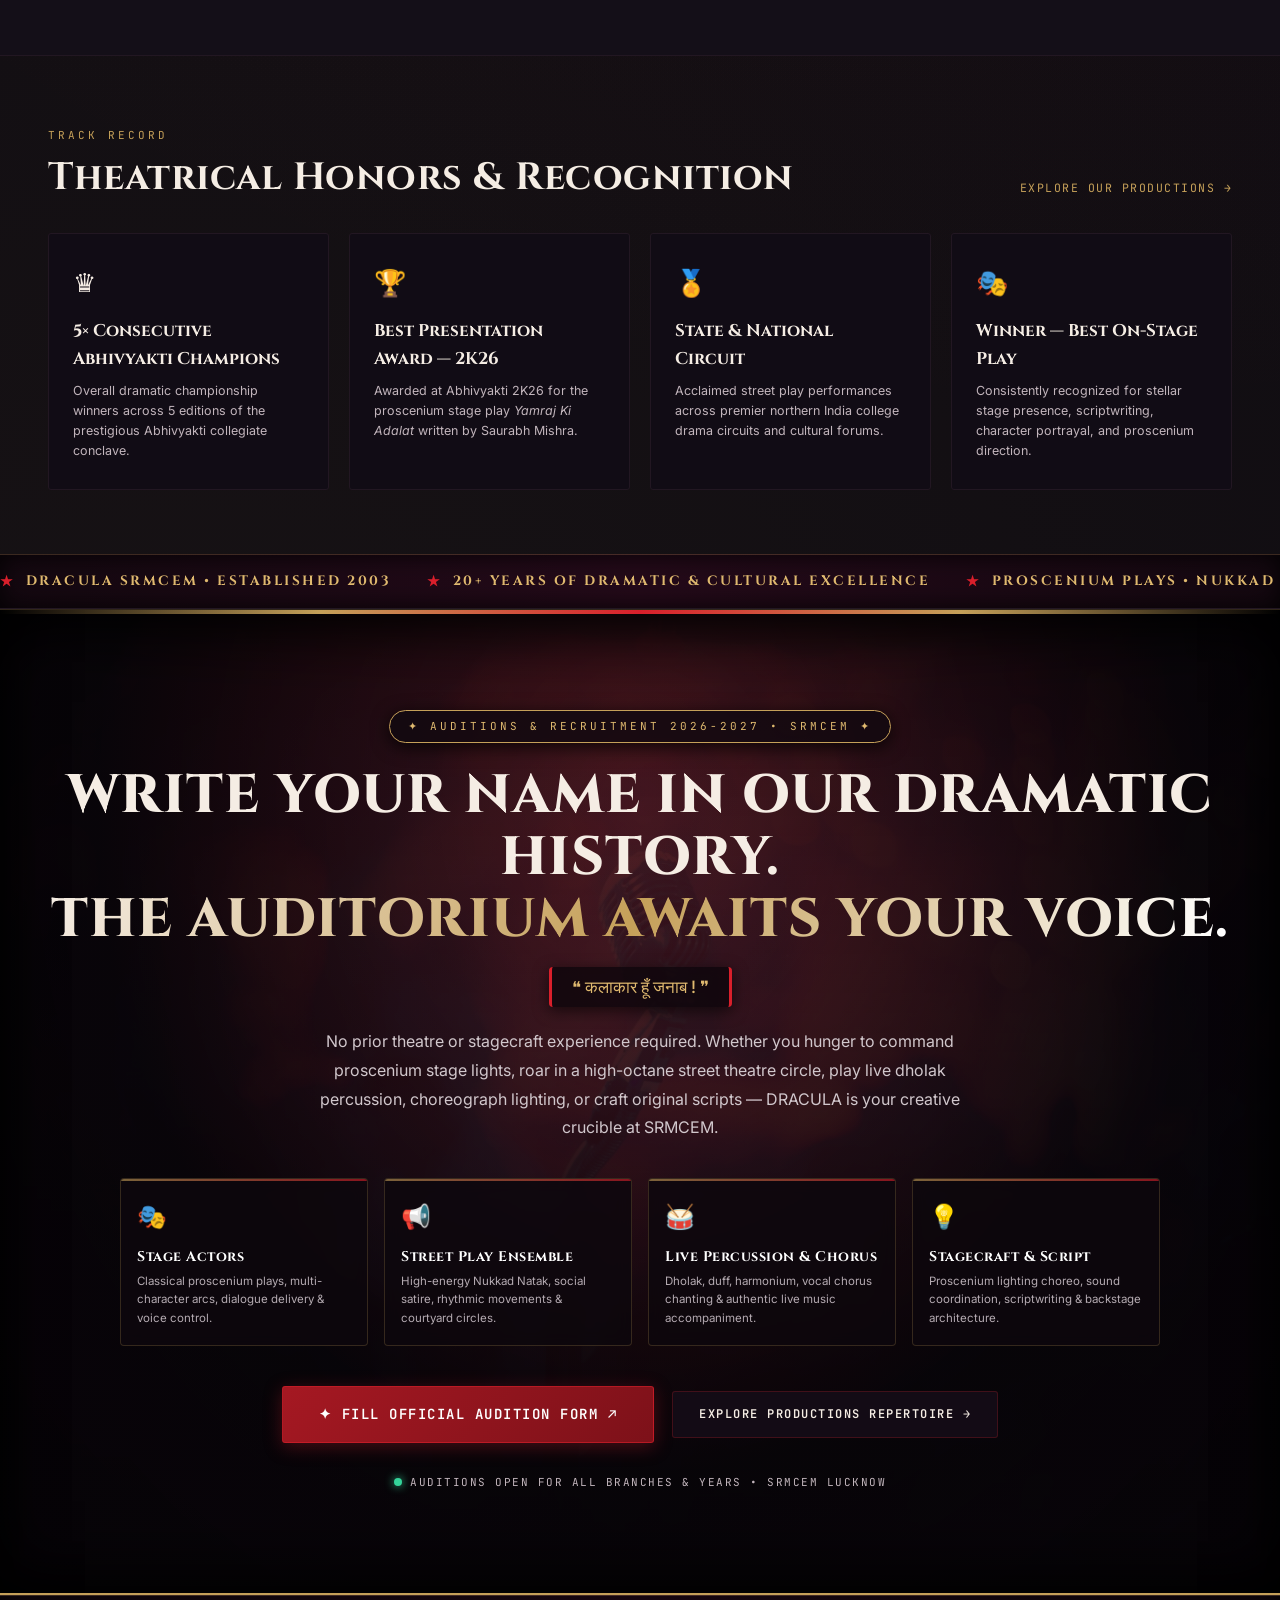
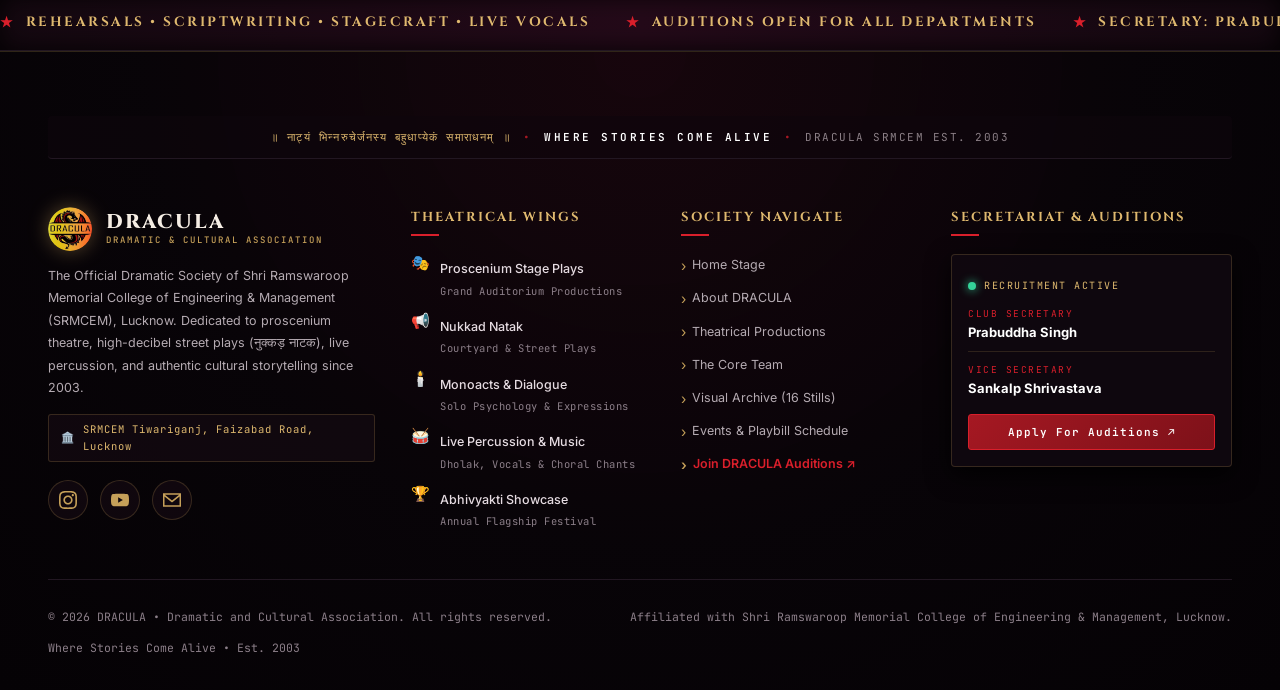
==== commit be4e3349: "Fix Google search favicon, add sitemap, manifest and robots.txt" ====
--- a/about.html
+++ b/about.html
@@ -5,8 +5,16 @@
   <meta name="viewport" content="width=device-width, initial-scale=1.0">
   <title>About DRACULA — Dramatic &amp; Cultural Association | SRMCEM</title>
   <meta name="description" content="Discover the history, vision, and theatrical craft of DRACULA — the official Dramatic and Cultural Association of SRMCEM, established in 2003.">
+  <!-- Favicons for Google Search & Browsers -->
+  <link rel="icon" href="/favicon.ico" sizes="any">
+  <link rel="icon" type="image/png" sizes="48x48" href="/favicon-48x48.png">
+  <link rel="icon" type="image/png" sizes="96x96" href="/favicon-96x96.png">
+  <link rel="icon" type="image/png" sizes="192x192" href="/favicon-192x192.png">
+  <link rel="apple-touch-icon" sizes="180x180" href="/apple-touch-icon.png">
+  <link rel="manifest" href="/site.webmanifest">
+  <meta name="theme-color" content="#0d0208">
+
   <link rel="stylesheet" href="style.css?v=20261102q">
-  <link rel="icon" type="image/png" href="images/logo/dracula-logo.png">
 </head>
 <body>
 
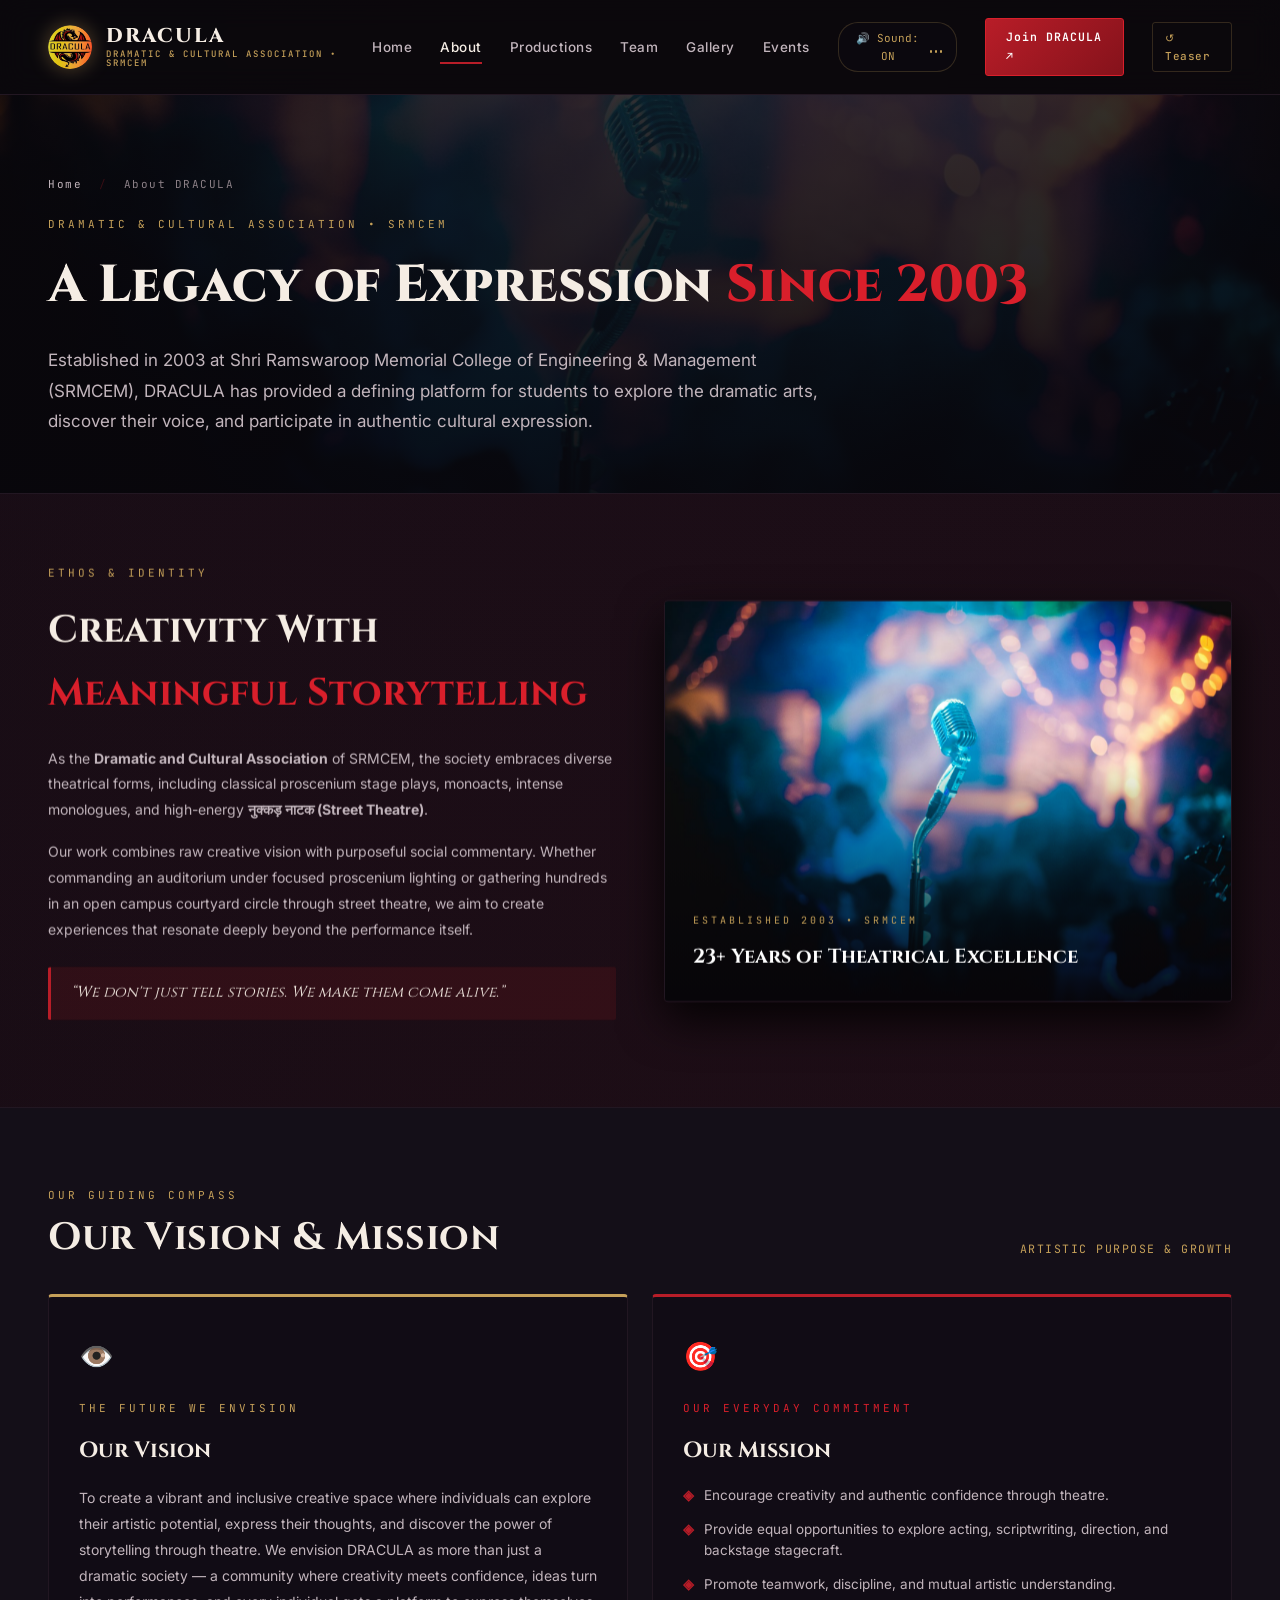
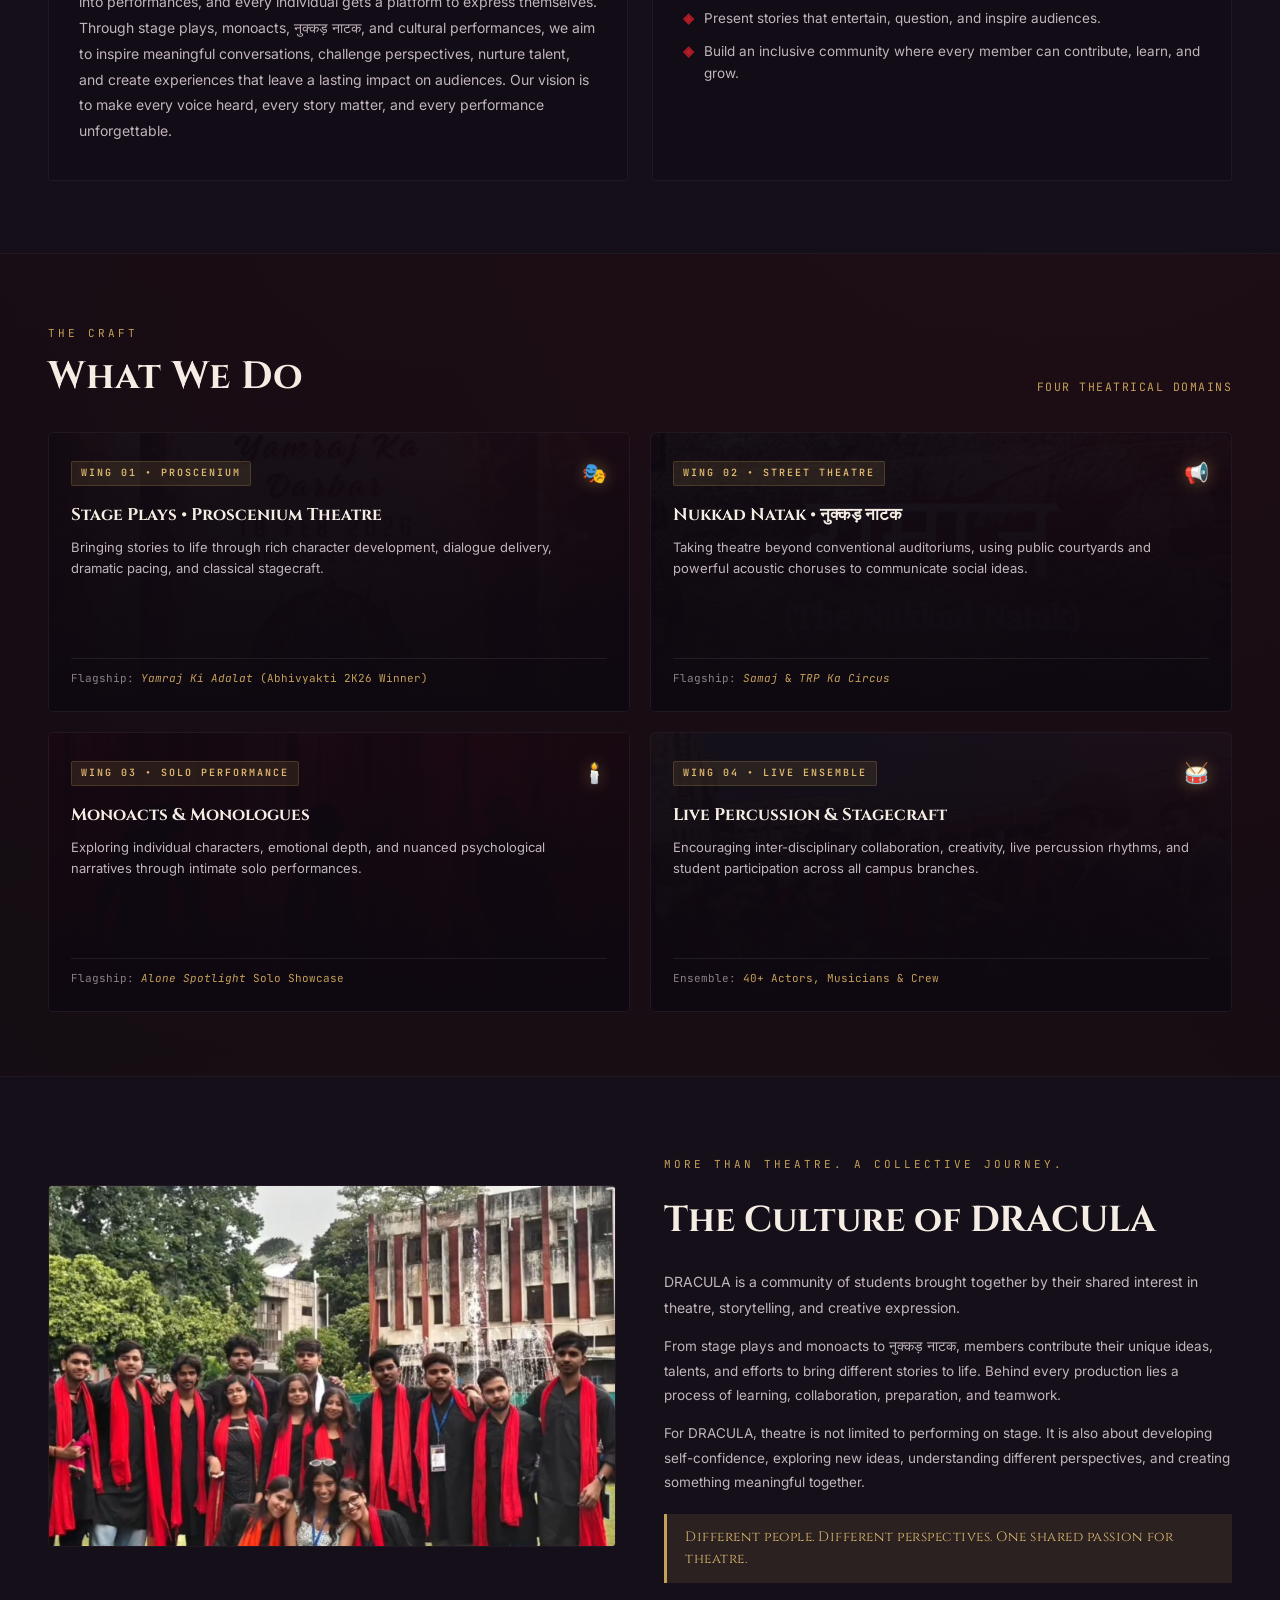
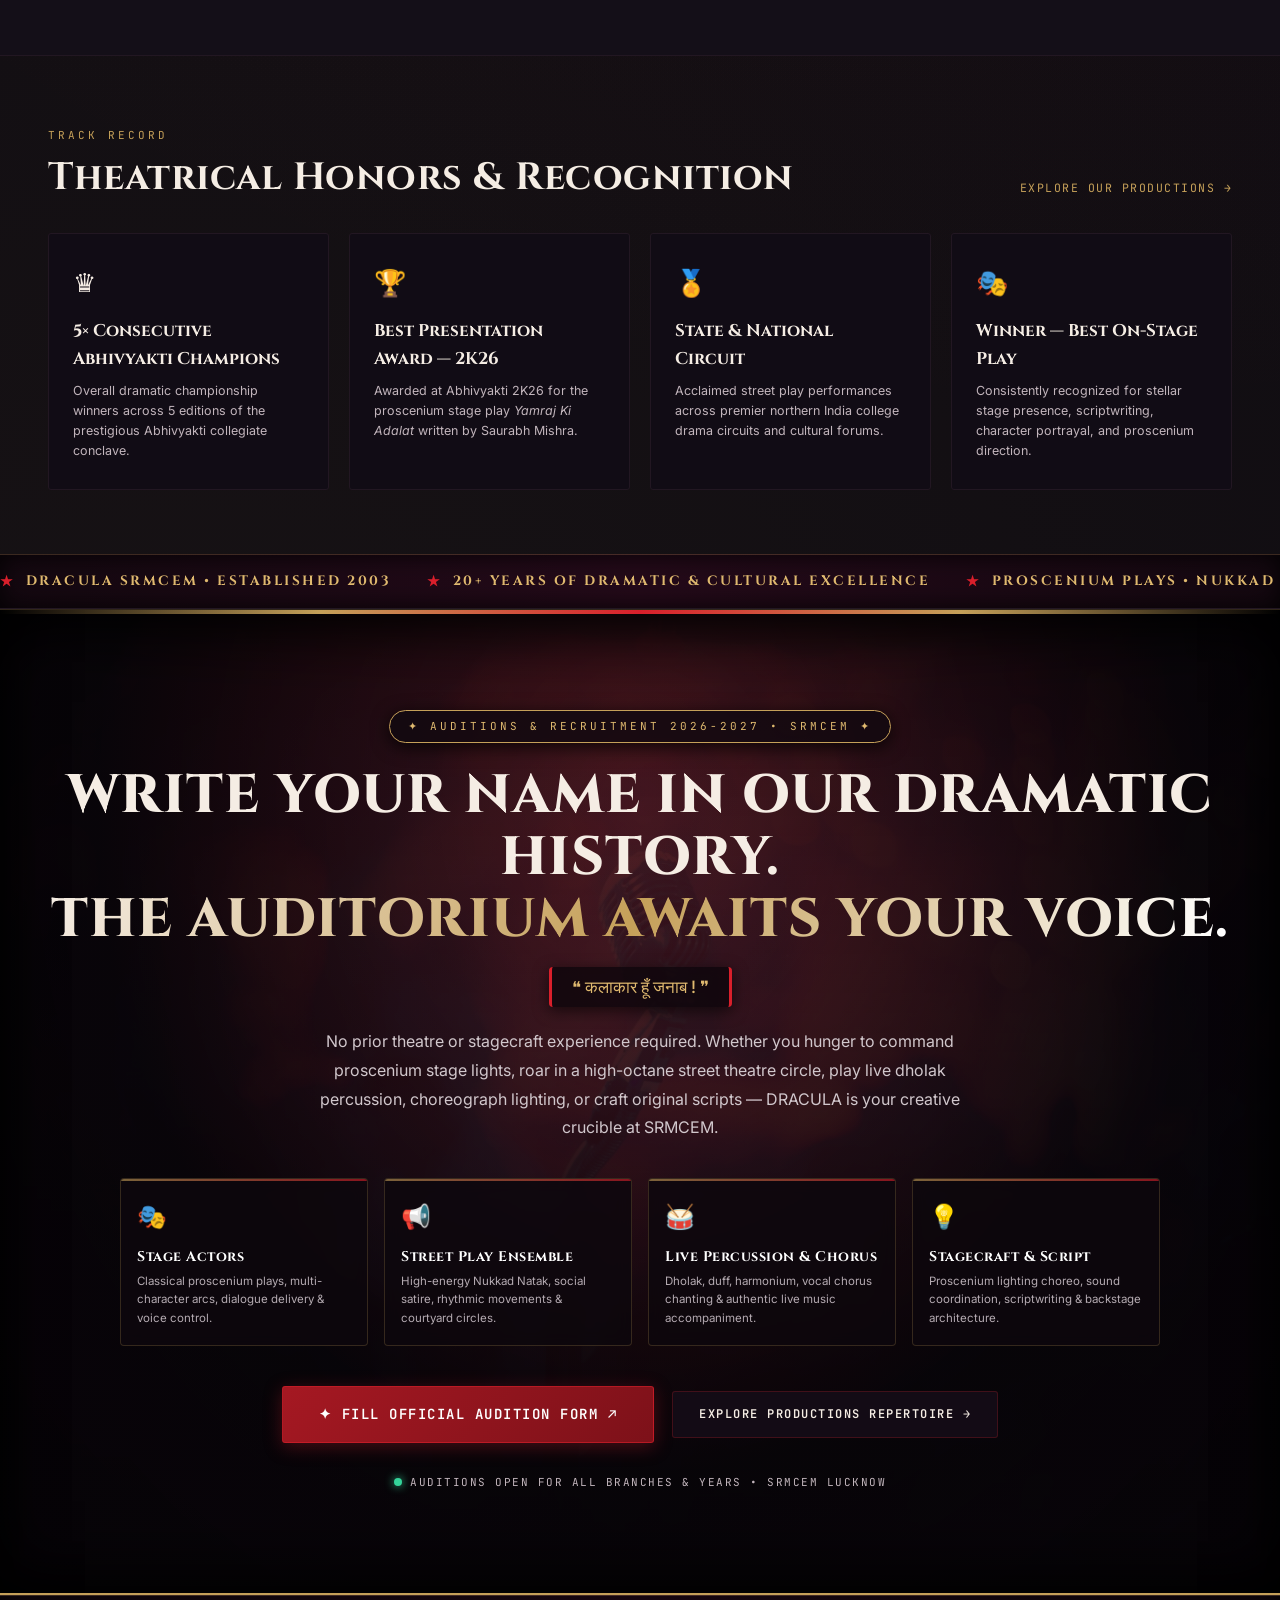
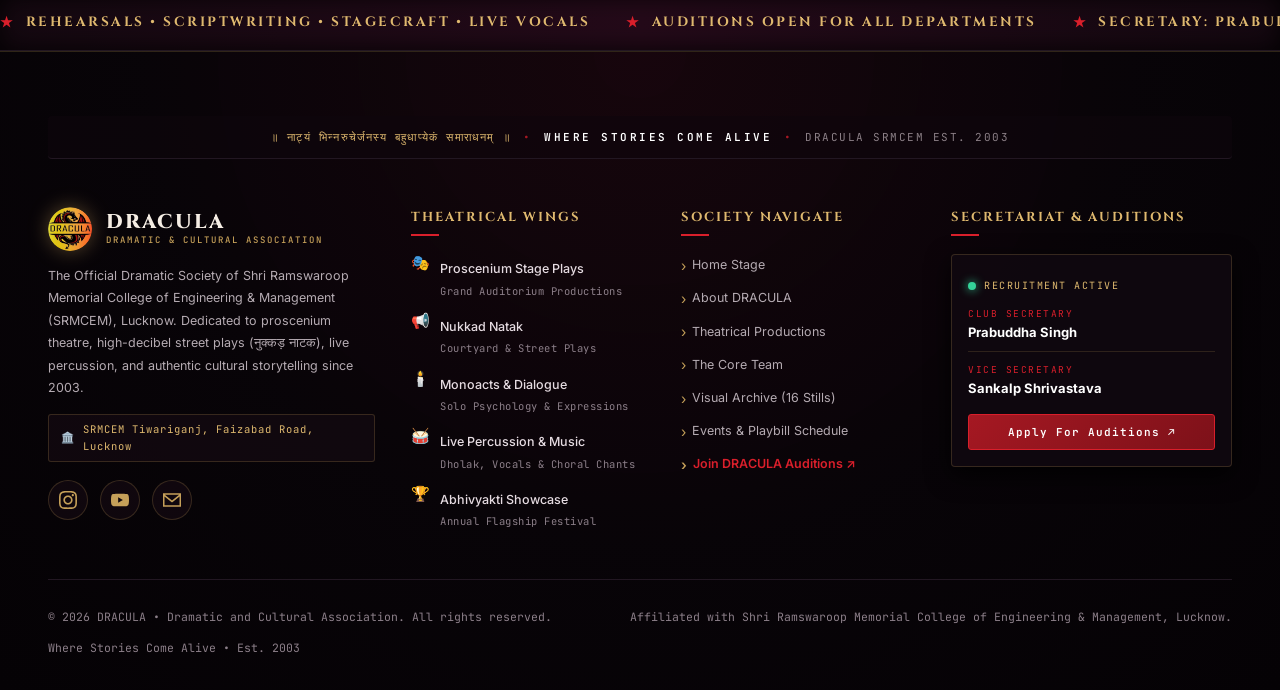
==== commit 27ea8b6b: "feat: add unified cinematic theatrical soundtrack and high-performance loading optimizations" ====
--- a/about.html
+++ b/about.html
@@ -13,6 +13,11 @@
   <link rel="apple-touch-icon" sizes="180x180" href="/apple-touch-icon.png">
   <link rel="manifest" href="/site.webmanifest">
   <meta name="theme-color" content="#0d0208">
+
+  <!-- Preconnect to Google Fonts for Ultra-Fast Theatrical Typography -->
+  <link rel="preconnect" href="https://fonts.googleapis.com">
+  <link rel="preconnect" href="https://fonts.gstatic.com" crossorigin>
+  <link rel="stylesheet" href="https://fonts.googleapis.com/css2?family=Cinzel:wght@400;600;700;800;900&family=Inter:wght@300;400;500;600;700&family=JetBrains+Mono:wght@400;500;600&display=swap">
 
   <link rel="stylesheet" href="style.css?v=20261102q">
 </head>
--- a/style.css
+++ b/style.css
@@ -242,7 +242,8 @@
               visibility 0.85s cubic-bezier(0.77, 0, 0.175, 1);
 }
 
-.intro-overlay.hidden {
+.intro-overlay.hidden,
+html.dracula-skip-intro .intro-overlay {
   opacity: 0;
   visibility: hidden;
   pointer-events: none;
@@ -2092,7 +2093,7 @@
 }
 
 .alumni-img-medhavi {
-  object-position: 50% 15% !important;
+  object-position: 50% 38% !important;
 }
 
 .alumni-img-saumya {
@@ -2583,6 +2584,8 @@
   grid-template-columns: repeat(auto-fill, minmax(280px, 1fr));
   gap: 18px;
   margin-top: 24px;
+  content-visibility: auto;
+  contain-intrinsic-size: 500px;
 }
 
 .gallery-theatre-card {
@@ -5656,4 +5659,30 @@
     font-size: 10px;
     padding: 7px 12px;
   }
+}
+
+/* ========================================================
+   INTRO CURTAIN BGM BADGE
+   ======================================================== */
+.intro-bgm-badge {
+  display: inline-flex;
+  align-items: center;
+  gap: 8px;
+  background: rgba(14, 8, 12, 0.7);
+  border: 1px solid rgba(229, 185, 105, 0.35);
+  padding: 5px 14px;
+  border-radius: 20px;
+  font-family: var(--font-mono);
+  font-size: 9.5px;
+  letter-spacing: 1.5px;
+  color: var(--drac-gold-bright);
+  text-transform: uppercase;
+  margin-top: 8px;
+  margin-bottom: 6px;
+  animation: pulseBgmGlow 2.5s infinite ease-in-out;
+}
+
+@keyframes pulseBgmGlow {
+  0%, 100% { box-shadow: 0 0 10px rgba(229, 185, 105, 0.15); border-color: rgba(229, 185, 105, 0.35); }
+  50% { box-shadow: 0 0 20px rgba(217, 31, 43, 0.35); border-color: var(--drac-gold); }
 }
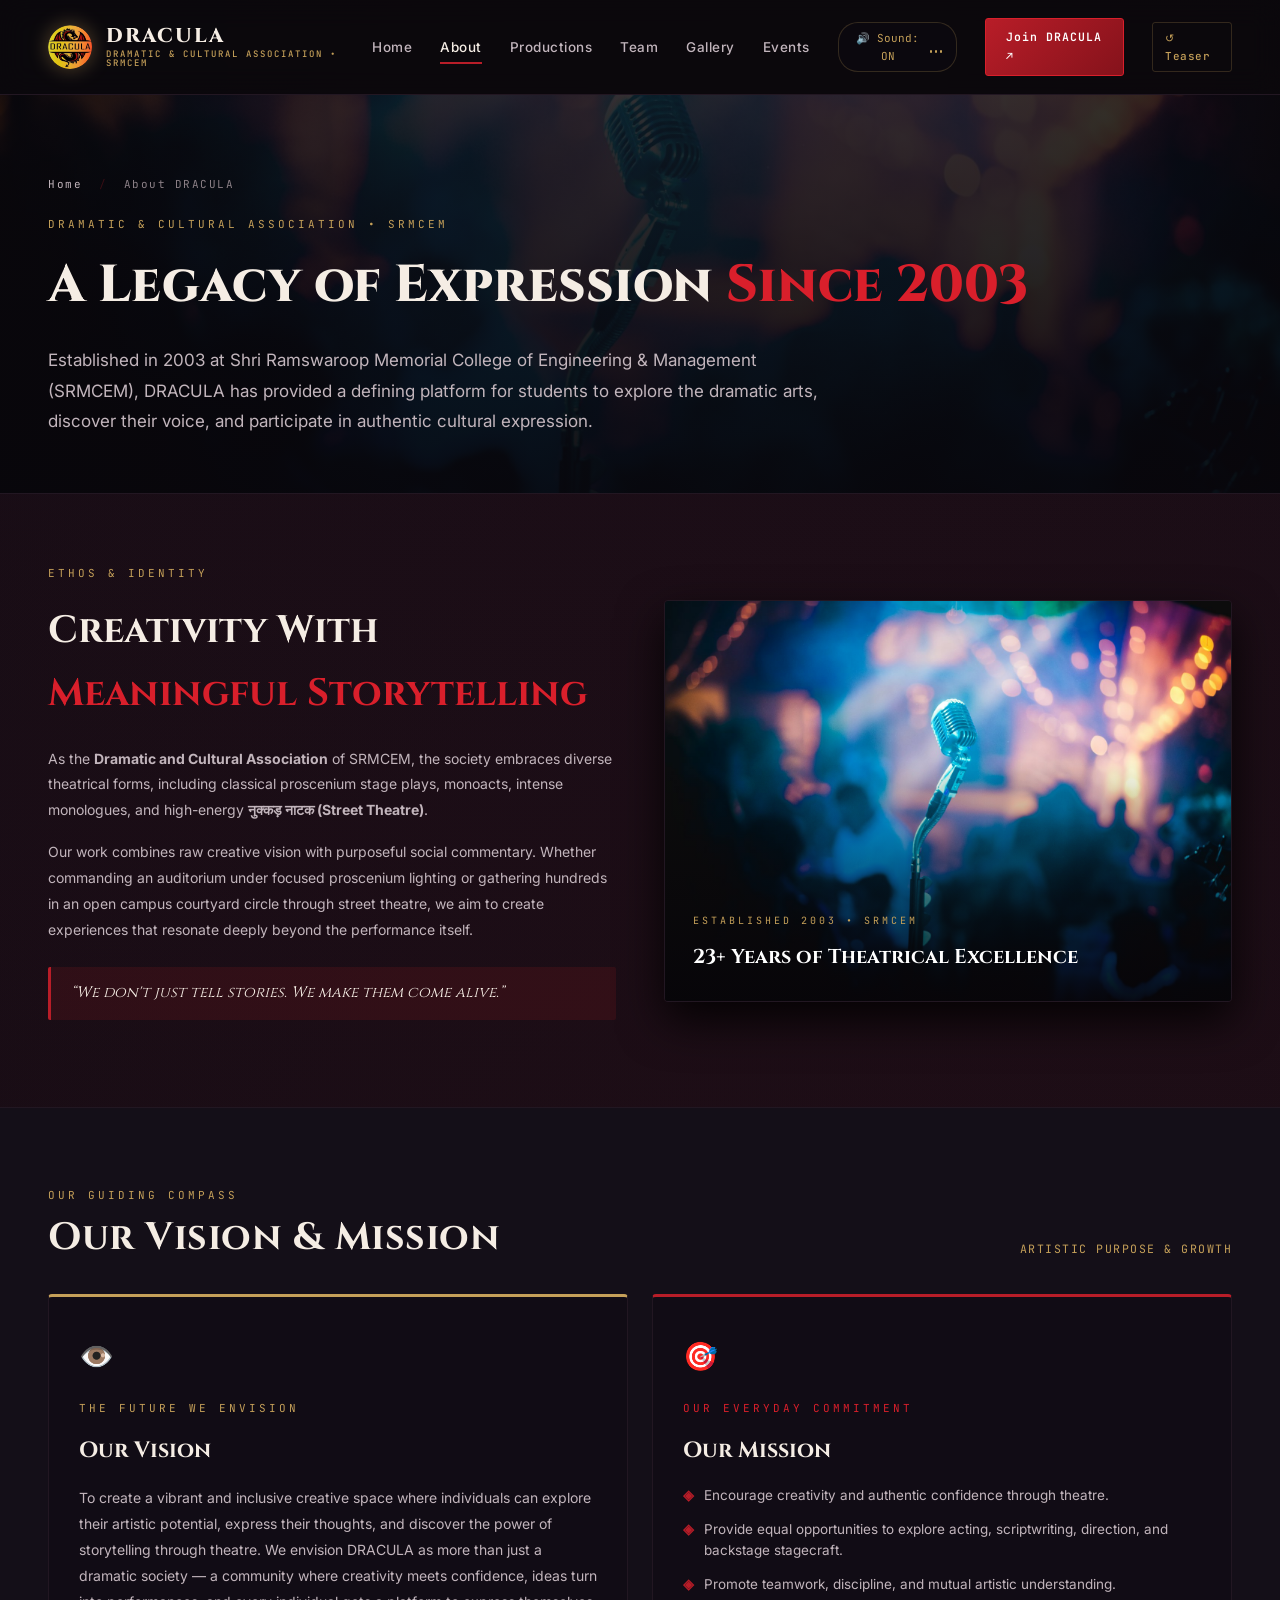
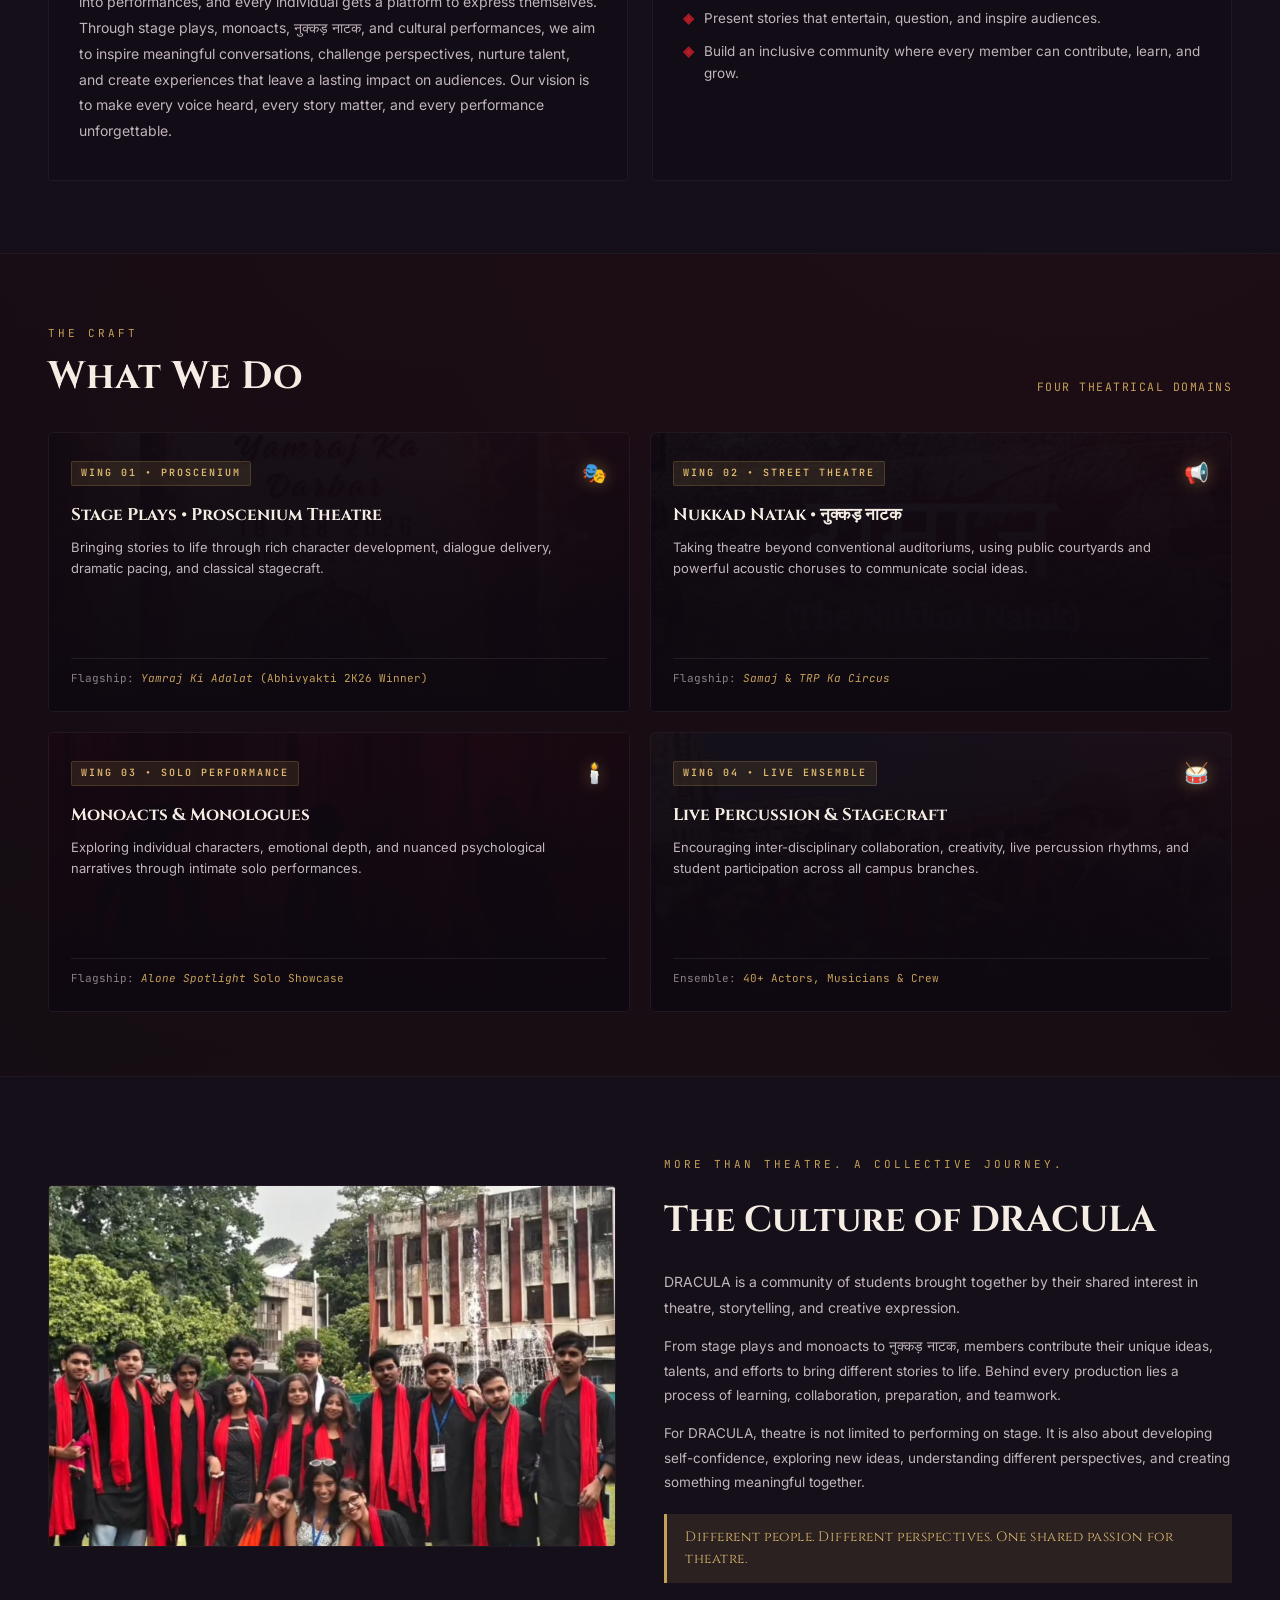
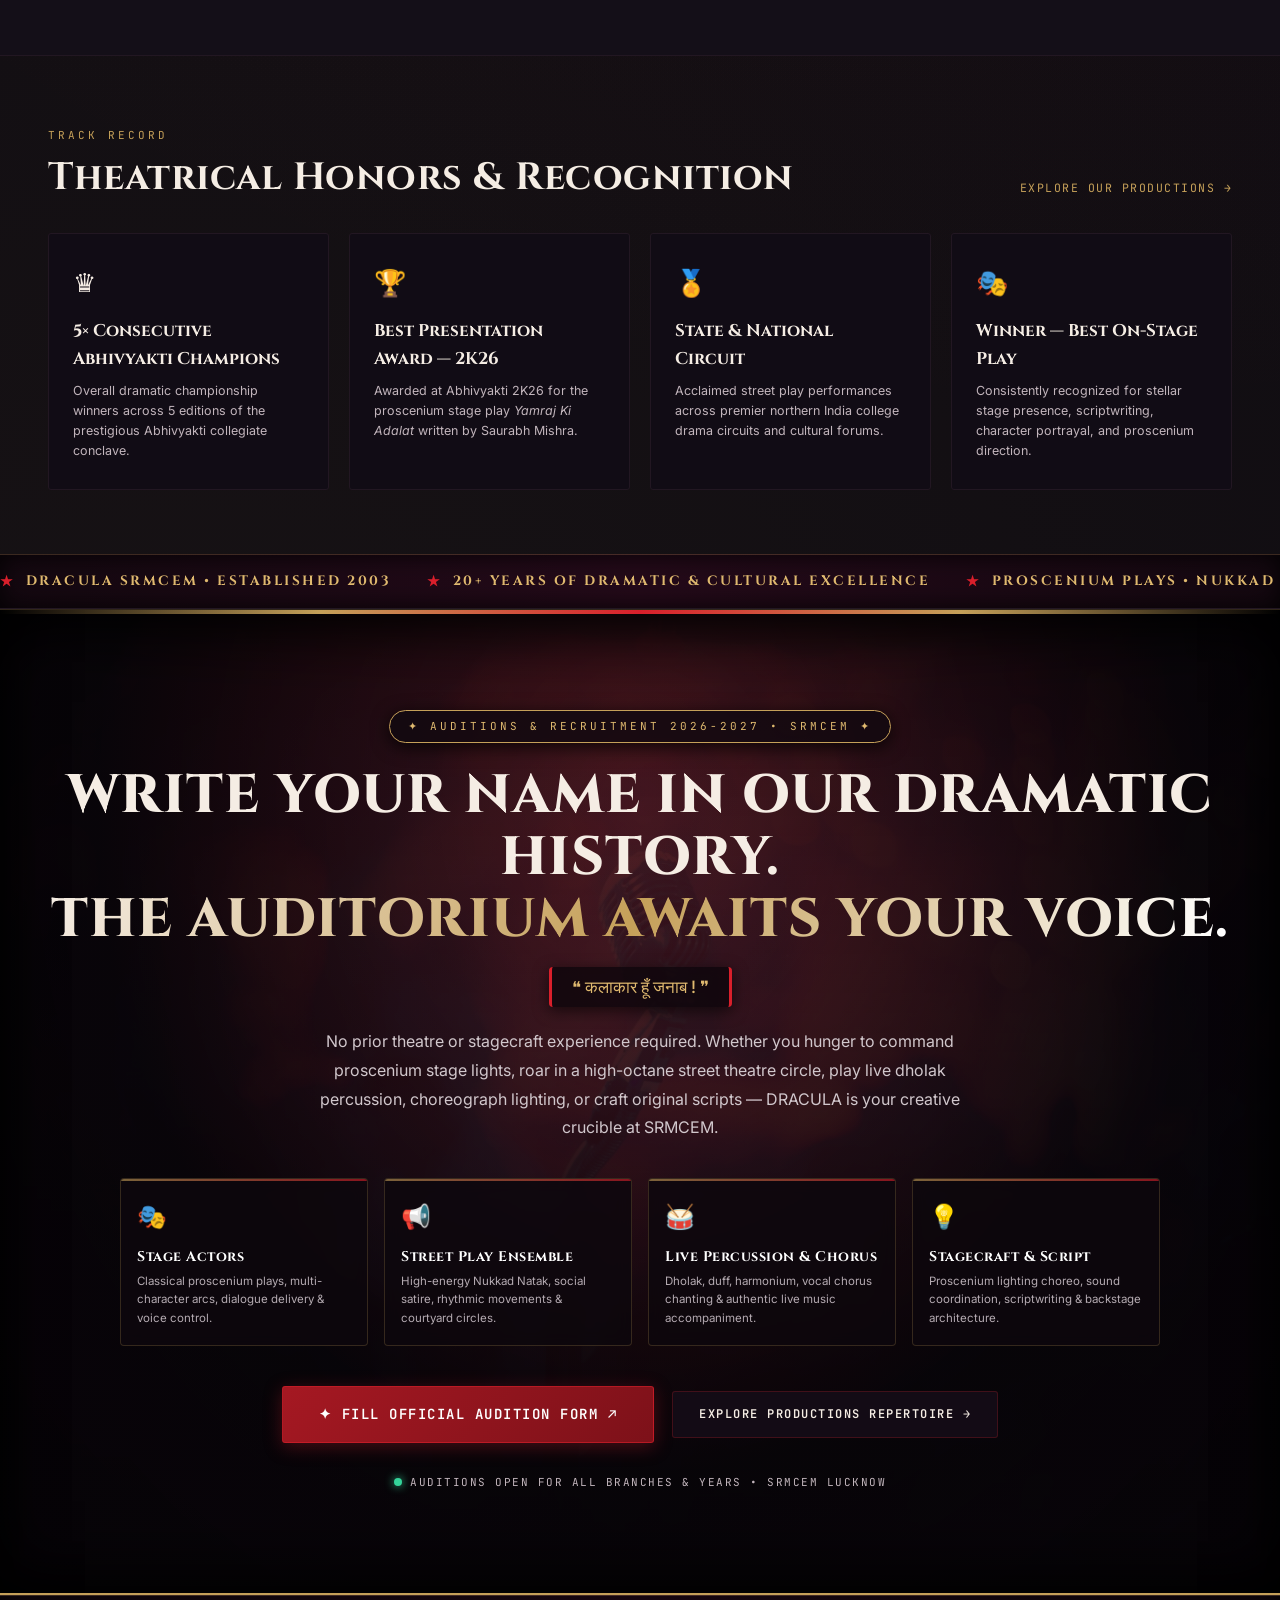
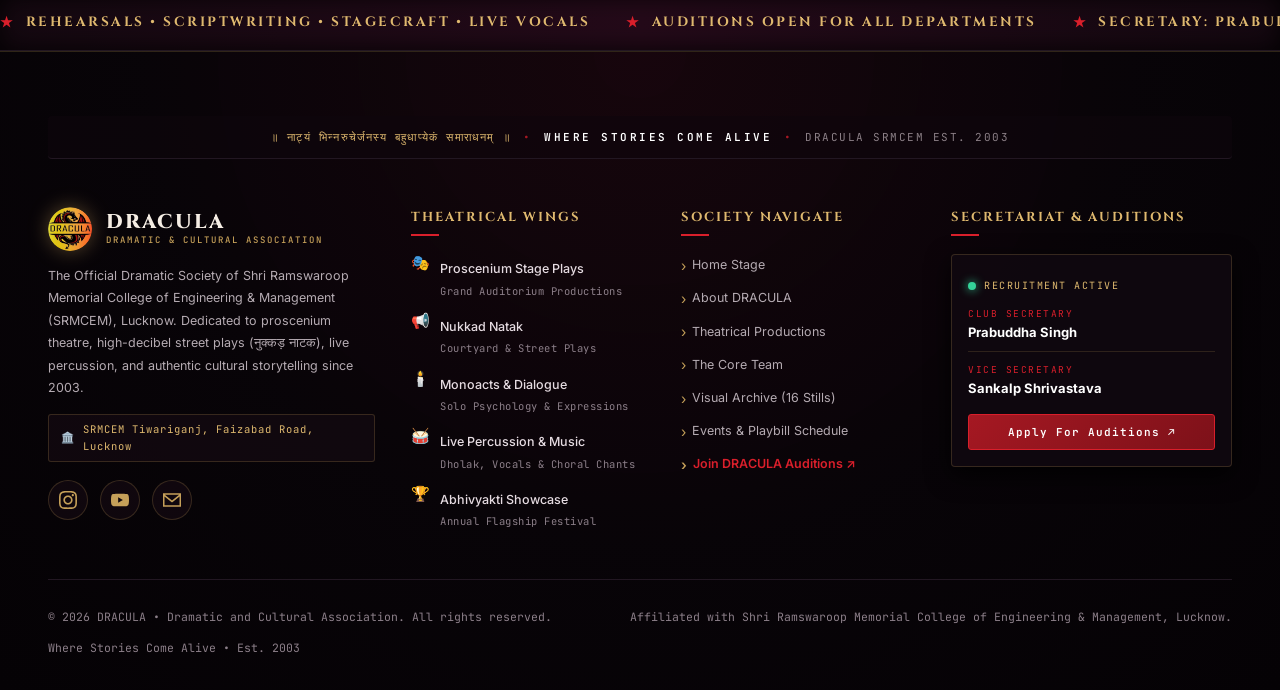
==== commit d24eb0f2: "feat(teaser): integrate new cinematic teaser, fix gate tap, remove red flare line, restore Sanskrit " ====
--- a/about.html
+++ b/about.html
@@ -1,4 +1,4 @@
-<!DOCTYPE html>
+﻿<!DOCTYPE html>
 <html lang="en">
 <head>
   <meta charset="UTF-8">
@@ -61,7 +61,7 @@
         <a href="events.html">Events</a>
         <button class="topbar-sound-btn" id="navSoundBtn" aria-label="Toggle Sound">🔊 Sound: ON</button>
         <a class="join-pill" href="https://docs.google.com/forms/d/e/1FAIpQLScNVNNVYDhJS2Orz6kTbKbEXBGYG7ORQNZbVJI6dVX08TQCDQ/viewform" target="_blank" rel="noopener">Join DRACULA ↗</a>
-        <a class="replay-btn replay-intro-btn" href="#" title="Replay Trailer">↺ Teaser</a>
+        <a class="replay-btn replay-intro-btn" href="index.html?replay=1" title="Replay Trailer" data-replay-teaser>↺ Teaser</a>
       </nav>
 
       <button class="menu" id="menu" aria-label="Open menu">☰</button>
--- a/style.css
+++ b/style.css
@@ -123,6 +123,27 @@
   margin: 0 auto;
   position: relative;
   min-height: 100vh;
+  transition: transform 1.35s cubic-bezier(0.16, 1, 0.3, 1), filter 1.35s ease, opacity 1.1s ease;
+}
+
+.site-wrapper.stage-entering {
+  animation: dtSiteReveal 1.35s cubic-bezier(0.16, 1, 0.3, 1) forwards;
+}
+
+@keyframes dtSiteReveal {
+  0% {
+    transform: scale(0.965);
+    filter: blur(8px) brightness(0.6);
+    opacity: 0.2;
+  }
+  50% {
+    filter: blur(3px) brightness(1.15);
+  }
+  100% {
+    transform: scale(1);
+    filter: blur(0px) brightness(1);
+    opacity: 1;
+  }
 }
 
 /* Typography Helpers */
